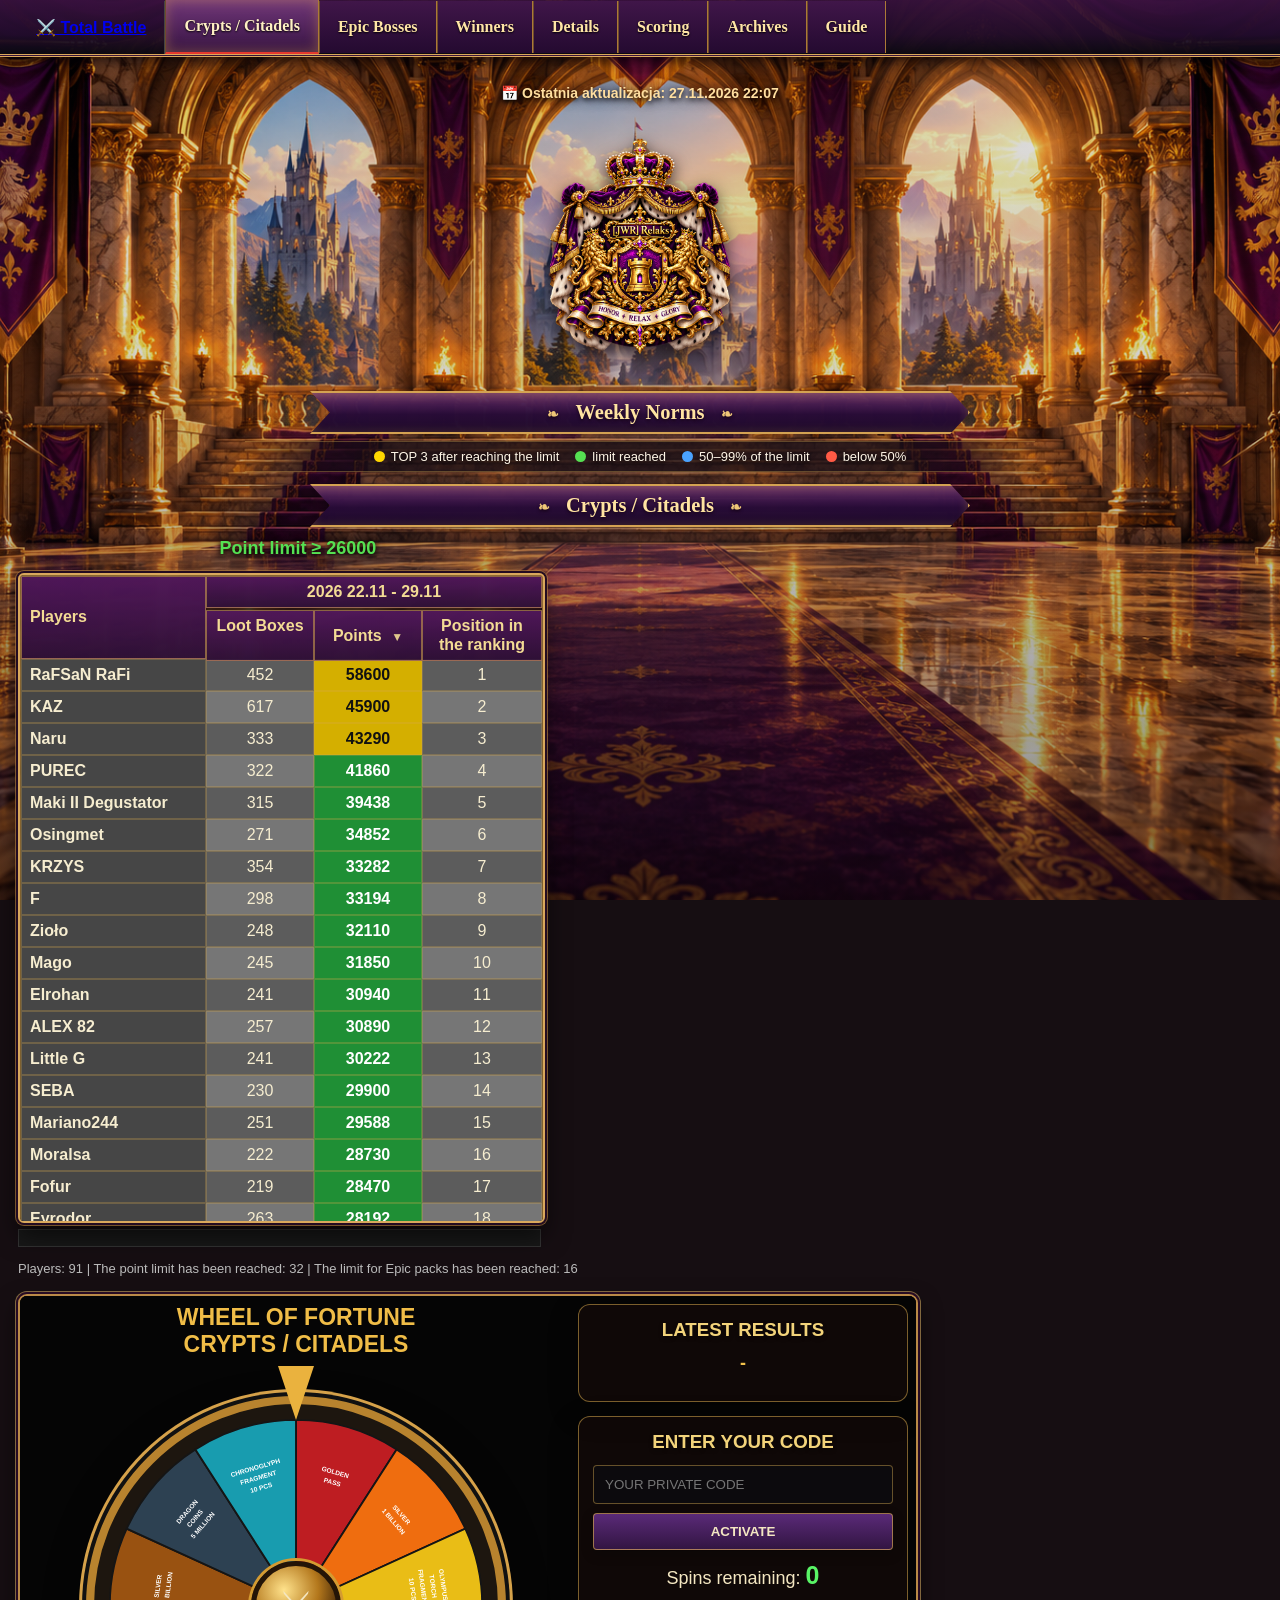
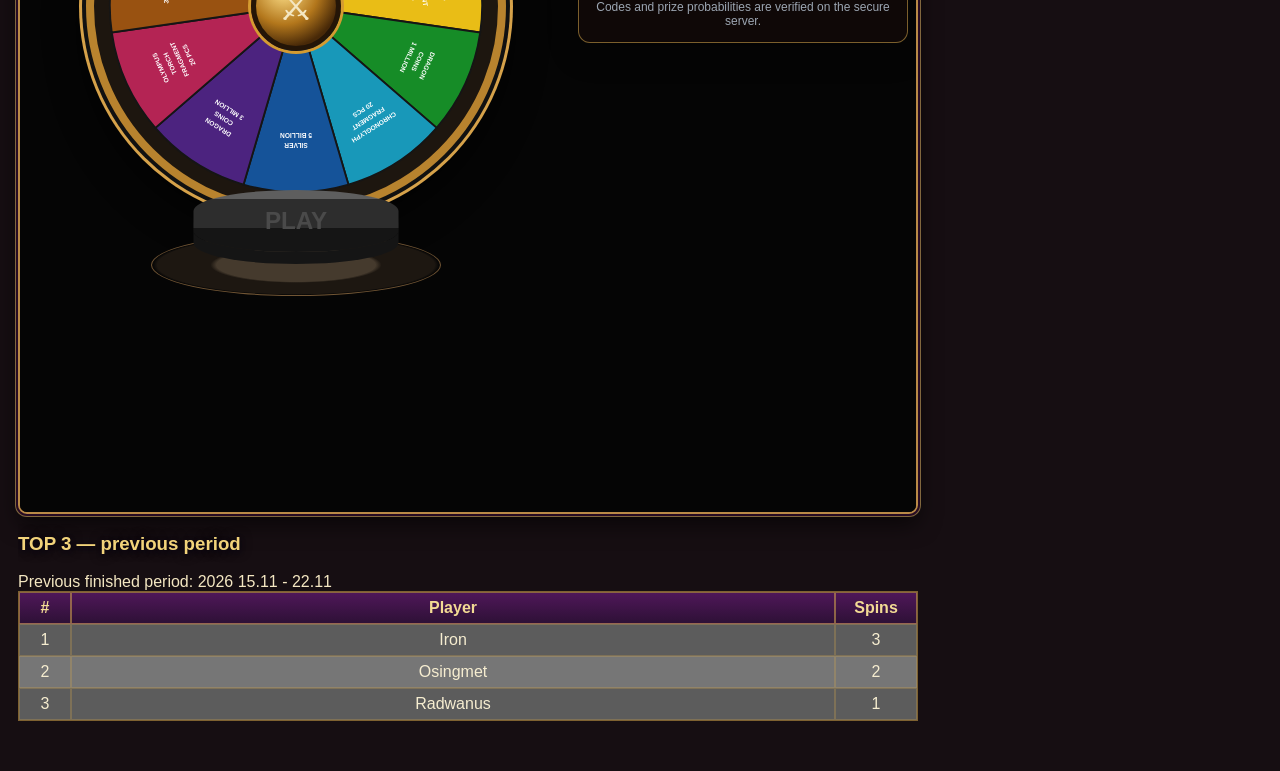
==== index.html @ fd6ee264 "Auto update strony 2026-11-27 22:07:30" ====
<!doctype html>
<html lang="pl">
<head>
<meta charset="utf-8"/>
<meta name="viewport" content="width=device-width, initial-scale=1"/>
<title>Total Battle – Wyniki</title>
<style>
:root {
  --bg: #121212;
  --panel: #1a1a1a;
  --panel2: #222;
  --line: #6a6a6a;
  --head: #b5291f;
  --head2: #8f2119;
  --text: #f2f2f2;
  --muted: #a9a9a9;
  --red: #ff5a45;
  --blue: #4aa3ff;
  --green: #55e052;
  --gold: #ffd700;
}

* { box-sizing: border-box; }

body {
  margin: 0;
  background: var(--bg);
  color: var(--text);
  font-family: Arial, Helvetica, sans-serif;
}

.topbar {
  position: sticky;
  top: 0;
  z-index: 20;
  background: #181818;
  border-bottom: 1px solid #2d2d2d;
  box-shadow: 0 2px 10px rgba(0,0,0,.35);
}

.topbar-inner {
  max-width: 1500px;
  margin: 0 auto;
  display: flex;
  align-items: center;
  gap: 0;
  min-height: 54px;
  padding: 0 18px;
}

.brand {
  font-weight: 700;
  padding: 17px 18px;
  border-right: 1px solid #444;
}

.nav-item {
  padding: 17px 18px;
  border-right: 1px solid #444;
  color: #eee;
  text-decoration: none;
}

.nav-item.active {
  background: #242424;
  border-bottom: 2px solid #e53a2e;
}

.container {
  max-width: 1500px;
  margin: 0 auto;
  padding: 28px 18px 50px;
}

.meta {
  text-align: center;
  color: #ddd;
  font-size: 14px;
  margin-bottom: 30px;
}

.controls {
  display: flex;
  justify-content: space-between;
  align-items: center;
  gap: 18px;
  flex-wrap: wrap;
  margin-bottom: 24px;
}

.title {
  font-size: 28px;
  margin: 0;
}

.limits {
  display: flex;
  gap: 22px;
  flex-wrap: wrap;
  font-size: 18px;
  font-weight: 700;
}

.limit-points { color: var(--green); }
.limit-epic { color: #75d6ff; }

.table-limit-center {
  width: 100%;
  text-align: center;
  font-size: 18px;
  font-weight: 700;
  margin: 4px 0 14px;
}

.legend {
  display: flex;
  gap: 16px;
  flex-wrap: wrap;
  margin: 12px 0 22px;
  font-size: 13px;
  color: #ddd;
}

.legend span {
  display: inline-flex;
  align-items: center;
  gap: 6px;
}

.dot {
  width: 11px;
  height: 11px;
  border-radius: 50%;
  display: inline-block;
}

.table-wrap {
  overflow: auto;
  max-height: calc(100vh - 250px);
  border: 1px solid #444;
  background: #1b1b1b;
}

.bottom-scroll {
  overflow-x: auto;
  overflow-y: hidden;
  height: 18px;
  margin-top: 6px;
  border: 1px solid #333;
  background: #181818;
}

.bottom-scroll-inner {
  height: 1px;
}

table {
  border-collapse: collapse;
  width: 100%;
  min-width: 1350px;
}

th, td {
  border: 1px solid #777;
  padding: 8px 9px;
  text-align: center;
  white-space: nowrap;
}

thead th {
  position: sticky;
  top: 0;
  z-index: 10;
  background: var(--head);
  color: #111;
  font-weight: 700;
}

th.sortable {
  cursor: pointer;
  user-select: none;
}

th.sortable:hover {
  filter: brightness(1.08);
}

.sort-arrow {
  display: inline-block;
  margin-left: 5px;
  font-size: 12px;
  opacity: .9;
}

.package-detail-cell {
  cursor: help;
  position: relative;
}

.package-detail-cell:hover {
  outline: 2px solid rgba(255,255,255,.32);
  outline-offset: -2px;
}

.epic-detail-cell {
  cursor: help;
  position: relative;
}

.epic-detail-cell:hover {
  outline: 2px solid rgba(255,255,255,.32);
  outline-offset: -2px;
}

.package-tooltip {
  position: fixed;
  z-index: 1000;
  display: none;
  min-width: 245px;
  max-width: 320px;
  padding: 10px 12px;
  background: #161616;
  color: #f2f2f2;
  border: 1px solid #888;
  border-radius: 7px;
  box-shadow: 0 5px 18px rgba(0,0,0,.5);
  pointer-events: none;
  font-size: 13px;
}

.package-tooltip.visible {
  display: block;
}

.package-tooltip-title {
  font-weight: 700;
  margin-bottom: 7px;
  color: #fff;
}

.package-tooltip table {
  min-width: 0;
  width: 100%;
  border-collapse: collapse;
}

.package-tooltip td {
  border: 0;
  border-top: 1px solid #333;
  padding: 5px 2px;
  text-align: left;
  background: transparent !important;
}

.package-tooltip td:last-child {
  text-align: right;
  font-weight: 700;
}

.package-tooltip-hint {
  margin-top: 7px;
  color: #aaa;
  font-size: 11px;
}

thead tr:nth-child(2) th {
  background: var(--head2);
  color: #111;
  top: 35px;
}

th.player, td.player {
  position: sticky;
  left: 0;
  z-index: 8;
  text-align: left;
}

th.player {
  background: var(--head);
  z-index: 12;
}

td.player {
  background: #464646;
  font-weight: 600;
}

tbody tr:nth-child(even) td:not(.player) {
  background: #767676;
}

tbody tr:nth-child(odd) td:not(.player) {
  background: #5c5c5c;
}

.score-red { color: var(--red); font-weight: 700; }
.score-blue { color: var(--blue); font-weight: 700; }
.score-green { color: var(--green); font-weight: 700; }
.score-gold { color: var(--gold); font-weight: 800; text-shadow: 0 0 5px rgba(255,215,0,.35); }

.cell-score-red {
  background: #b3261e !important;
  color: #fff !important;
  font-weight: 700;
}

.cell-score-blue {
  background: #1976b8 !important;
  color: #fff !important;
  font-weight: 700;
}

.cell-score-green {
  background: #1f8f35 !important;
  color: #fff !important;
  font-weight: 700;
}

.cell-score-gold {
  background: #d4af00 !important;
  color: #111 !important;
  font-weight: 800;
}

.history-sortable {
  cursor: pointer;
  user-select: none;
}

.history-sortable:hover {
  filter: brightness(1.08);
}

.empty {
  color: var(--muted);
}

.summary {
  margin-top: 14px;
  color: #bbb;
  font-size: 13px;
}

.tab-view {
  display: none;
}

.tab-view.active-view {
  display: block;
}

.archive-subnav {
  display: flex;
  gap: 8px;
  margin-bottom: 18px;
  flex-wrap: wrap;
}

.archive-subnav button {
  padding: 9px 14px;
  border: 1px solid #555;
  border-radius: 6px;
  background: #242424;
  color: #eee;
  cursor: pointer;
  font-weight: 700;
}

.archive-subnav button.active {
  background: #b5291f;
  border-color: #d94a3e;
}

.archive-subview {
  display: none;
}

.archive-subview.active {
  display: block;
}

.edit-btn {
  display: inline-block;
  padding: 10px 16px;
  background: #b5291f;
  color: #fff;
  text-decoration: none;
  border: 1px solid #d94a3e;
  border-radius: 6px;
  font-weight: 700;
}

.edit-btn:hover {
  background: #d0362a;
}

.manager-tools {
  display: flex;
  align-items: center;
  justify-content: flex-end;
  gap: 10px;
  flex-wrap: wrap;
}

.manager-login-btn {
  display: inline-block;
  padding: 10px 16px;
  background: #2c2c2c;
  color: #fff;
  border: 1px solid #666;
  border-radius: 6px;
  font-weight: 700;
  cursor: pointer;
}

.manager-login-btn:hover {
  background: #3a3a3a;
}

.manager-status {
  color: #bbb;
  font-size: 13px;
  max-width: 420px;
}

.manager-status.ok {
  color: var(--green);
}

.manager-status.no {
  color: #ff8b7b;
}

@media (max-width: 800px) {
  .container { padding: 16px 8px 30px; }
  .topbar-inner { padding: 0 6px; overflow-x: auto; }
  .brand, .nav-item { padding: 14px 12px; }
  .title { font-size: 22px; }
}

/* ===== COMPACT TABLES 9.8 ===== */
table th,
table td {
  padding: 6px 8px !important;
  min-width: 62px !important;
  width: auto !important;
  white-space: nowrap;
}

table th.player,
table td.player,
.player-col {
  min-width: 125px !important;
  width: 125px !important;
  max-width: 160px !important;
}

#weekly-history-table th:not(.player),
#weekly-history-table td:not(.player),
#epic-history-table th:not(.player),
#epic-history-table td:not(.player),
#archive-krypty-table th:not(.player),
#archive-krypty-table td:not(.player),
#archive-epiki-table th:not(.player),
#archive-epiki-table td:not(.player) {
  min-width: 70px !important;
  padding-left: 7px !important;
  padding-right: 7px !important;
}

@media (max-width: 700px) {
  table th,
  table td {
    padding: 5px 6px !important;
    min-width: 56px !important;
    font-size: 13px;
  }

  table th.player,
  table td.player,
  .player-col {
    min-width: 105px !important;
    width: 105px !important;
    max-width: 130px !important;
  }

  #weekly-history-table th:not(.player),
  #weekly-history-table td:not(.player),
  #epic-history-table th:not(.player),
  #epic-history-table td:not(.player),
  #archive-krypty-table th:not(.player),
  #archive-krypty-table td:not(.player),
  #archive-epiki-table th:not(.player),
  #archive-epiki-table td:not(.player) {
    min-width: 60px !important;
    padding-left: 5px !important;
    padding-right: 5px !important;
  }
}


/* ===== EXTRA COMPACT 9.8.1 =====
   Około 50% węższe kluczowe kolumny.
*/
#weekly-history-table th.player,
#weekly-history-table td.player,
#epic-history-table th.player,
#epic-history-table td.player,
#archive-krypty-table th.player,
#archive-krypty-table td.player,
#archive-epiki-table th.player,
#archive-epiki-table td.player {
  min-width: 64px !important;
  width: 64px !important;
  max-width: 82px !important;
  padding-left: 3px !important;
  padding-right: 3px !important;
  overflow: hidden;
  text-overflow: ellipsis;
}

#weekly-history-table th,
#weekly-history-table td {
  min-width: 35px !important;
  padding-left: 3px !important;
  padding-right: 3px !important;
}

#epic-history-table th,
#epic-history-table td {
  min-width: 35px !important;
  padding-left: 3px !important;
  padding-right: 3px !important;
}

/* Nagłówki mogą zawijać tekst, dzięki czemu nie wymuszają szerokiej kolumny. */
#weekly-history-table th,
#epic-history-table th,
#archive-krypty-table th,
#archive-epiki-table th {
  white-space: normal !important;
  line-height: 1.05;
}

@media (max-width: 700px) {
  #weekly-history-table th.player,
  #weekly-history-table td.player,
  #epic-history-table th.player,
  #epic-history-table td.player,
  #archive-krypty-table th.player,
  #archive-krypty-table td.player,
  #archive-epiki-table th.player,
  #archive-epiki-table td.player {
    min-width: 54px !important;
    width: 54px !important;
    max-width: 68px !important;
  }

  #weekly-history-table th,
  #weekly-history-table td,
  #epic-history-table th,
  #epic-history-table td {
    min-width: 30px !important;
    padding-left: 2px !important;
    padding-right: 2px !important;
  }
}


/* ===== COLUMN WIDTH CORRECTION 9.8.2 ===== */

/* Players — przywrócona szerokość z wersji 9.8 */
#weekly-history-table th.player,
#weekly-history-table td.player,
#epic-history-table th.player,
#epic-history-table td.player,
#archive-krypty-table th.player,
#archive-krypty-table td.player,
#archive-epiki-table th.player,
#archive-epiki-table td.player {
  min-width: 125px !important;
  width: 125px !important;
  max-width: 160px !important;
  padding-left: 7px !important;
  padding-right: 7px !important;
  overflow: visible !important;
  text-overflow: clip !important;
}

/* Loot Boxes, Points i Epic Bosses — około 50% szerokości z wersji 9.8 */
#weekly-history-table th:not(.player),
#weekly-history-table td:not(.player),
#epic-history-table th:not(.player),
#epic-history-table td:not(.player),
#archive-krypty-table th:not(.player),
#archive-krypty-table td:not(.player),
#archive-epiki-table th:not(.player),
#archive-epiki-table td:not(.player) {
  min-width: 35px !important;
  width: 35px !important;
  padding-left: 3px !important;
  padding-right: 3px !important;
}

/* Długie nagłówki nie rozszerzają kolumn. */
#weekly-history-table th:not(.player),
#epic-history-table th:not(.player),
#archive-krypty-table th:not(.player),
#archive-epiki-table th:not(.player) {
  white-space: normal !important;
  overflow-wrap: anywhere;
  line-height: 1.05;
}

@media (max-width: 700px) {
  /* Players wraca do mobilnej szerokości z 9.8 */
  #weekly-history-table th.player,
  #weekly-history-table td.player,
  #epic-history-table th.player,
  #epic-history-table td.player,
  #archive-krypty-table th.player,
  #archive-krypty-table td.player,
  #archive-epiki-table th.player,
  #archive-epiki-table td.player {
    min-width: 105px !important;
    width: 105px !important;
    max-width: 130px !important;
    padding-left: 5px !important;
    padding-right: 5px !important;
  }

  #weekly-history-table th:not(.player),
  #weekly-history-table td:not(.player),
  #epic-history-table th:not(.player),
  #epic-history-table td:not(.player),
  #archive-krypty-table th:not(.player),
  #archive-krypty-table td:not(.player),
  #archive-epiki-table th:not(.player),
  #archive-epiki-table td:not(.player) {
    min-width: 30px !important;
    width: 30px !important;
    padding-left: 2px !important;
    padding-right: 2px !important;
  }
}


/* ===== REAL COLUMN WIDTH FIX 9.8.3 =====
   Przeglądarka nie może już rozciągać Players do wolnej przestrzeni.
*/
#weekly-history-table,
#epic-history-table,
#archive-krypty-table,
#archive-epiki-table {
  table-layout: fixed !important;
  width: max-content !important;
  min-width: max-content !important;
}

/* Players — szerokość dobrana do typowych nicków, bez zajmowania połowy ekranu */
#weekly-history-table th.player,
#weekly-history-table td.player,
#epic-history-table th.player,
#epic-history-table td.player,
#archive-krypty-table th.player,
#archive-krypty-table td.player,
#archive-epiki-table th.player,
#archive-epiki-table td.player {
  min-width: 150px !important;
  width: 150px !important;
  max-width: 150px !important;
  box-sizing: border-box !important;
  padding-left: 7px !important;
  padding-right: 7px !important;
  overflow: hidden !important;
  text-overflow: ellipsis !important;
  white-space: nowrap !important;
}

/* Wąskie kolumny liczbowe */
#weekly-history-table th:not(.player),
#weekly-history-table td:not(.player),
#archive-krypty-table th:not(.player),
#archive-krypty-table td:not(.player) {
  min-width: 82px !important;
  width: 82px !important;
  max-width: 82px !important;
  box-sizing: border-box !important;
  padding-left: 4px !important;
  padding-right: 4px !important;
}

#epic-history-table th:not(.player),
#epic-history-table td:not(.player),
#archive-epiki-table th:not(.player),
#archive-epiki-table td:not(.player) {
  min-width: 88px !important;
  width: 88px !important;
  max-width: 88px !important;
  box-sizing: border-box !important;
  padding-left: 4px !important;
  padding-right: 4px !important;
}

/* Długie nagłówki mogą się zawijać, ale kolumny nie rosną */
#weekly-history-table th:not(.player),
#epic-history-table th:not(.player),
#archive-krypty-table th:not(.player),
#archive-epiki-table th:not(.player) {
  white-space: normal !important;
  overflow-wrap: anywhere !important;
  line-height: 1.1 !important;
}

/* Mobilnie jeszcze trochę ciaśniej */
@media (max-width: 700px) {
  #weekly-history-table th.player,
  #weekly-history-table td.player,
  #epic-history-table th.player,
  #epic-history-table td.player,
  #archive-krypty-table th.player,
  #archive-krypty-table td.player,
  #archive-epiki-table th.player,
  #archive-epiki-table td.player {
    min-width: 120px !important;
    width: 120px !important;
    max-width: 120px !important;
  }

  #weekly-history-table th:not(.player),
  #weekly-history-table td:not(.player),
  #archive-krypty-table th:not(.player),
  #archive-krypty-table td:not(.player) {
    min-width: 68px !important;
    width: 68px !important;
    max-width: 68px !important;
  }

  #epic-history-table th:not(.player),
  #epic-history-table td:not(.player),
  #archive-epiki-table th:not(.player),
  #archive-epiki-table td:not(.player) {
    min-width: 74px !important;
    width: 74px !important;
    max-width: 74px !important;
  }
}


/* ===== PROPORTIONS + SCROLLBAR FIX 9.8.4 =====
   Czytelne szerokości i kontener kończący się przy ostatniej kolumnie.
*/

/* Kontenery nie rozciągają się sztucznie na cały ekran.
   Jeśli historia urośnie ponad szerokość ekranu, max-width:100% uruchomi przewijanie. */
#weekly-table-wrap,
#epic-table-wrap,
#archive-krypty-wrap,
#archive-epiki-wrap {
  width: fit-content !important;
  max-width: 100% !important;
  box-sizing: border-box !important;
}

/* Dolne suwaki mają dokładnie taką samą logikę szerokości jak tabela. */
#weekly-bottom-scroll,
#epic-bottom-scroll,
#archive-krypty-bottom-scroll,
#archive-epiki-bottom-scroll {
  width: fit-content !important;
  max-width: 100% !important;
  box-sizing: border-box !important;
}

/* Tabela ma szerokość wynikającą z kolumn, a nie z całego ekranu. */
#weekly-history-table,
#epic-history-table,
#archive-krypty-table,
#archive-epiki-table {
  table-layout: fixed !important;
  width: max-content !important;
  min-width: 0 !important;
}

/* Players: komfortowo dla nicków, ale bez przesady. */
#weekly-history-table th.player,
#weekly-history-table td.player,
#epic-history-table th.player,
#epic-history-table td.player,
#archive-krypty-table th.player,
#archive-krypty-table td.player,
#archive-epiki-table th.player,
#archive-epiki-table td.player {
  min-width: 185px !important;
  width: 185px !important;
  max-width: 185px !important;
  box-sizing: border-box !important;
  padding-left: 8px !important;
  padding-right: 8px !important;
  white-space: nowrap !important;
  overflow: hidden !important;
  text-overflow: ellipsis !important;
}

/* Crypts / Citadels: Loot Boxes oraz Points */
#weekly-history-table th:not(.player),
#weekly-history-table td:not(.player),
#archive-krypty-table th:not(.player),
#archive-krypty-table td:not(.player) {
  min-width: 108px !important;
  width: 108px !important;
  max-width: 108px !important;
  box-sizing: border-box !important;
  padding-left: 7px !important;
  padding-right: 7px !important;
}

/* Epic Bosses */
#epic-history-table th:not(.player),
#epic-history-table td:not(.player),
#archive-epiki-table th:not(.player),
#archive-epiki-table td:not(.player) {
  min-width: 122px !important;
  width: 122px !important;
  max-width: 122px !important;
  box-sizing: border-box !important;
  padding-left: 7px !important;
  padding-right: 7px !important;
}

/* Nagłówki pozostają czytelne. */
#weekly-history-table th:not(.player),
#epic-history-table th:not(.player),
#archive-krypty-table th:not(.player),
#archive-epiki-table th:not(.player) {
  white-space: normal !important;
  overflow-wrap: normal !important;
  word-break: normal !important;
  line-height: 1.15 !important;
}

/* Na telefonie lekko ciaśniej, ale nadal czytelnie. */
@media (max-width: 700px) {
  #weekly-history-table th.player,
  #weekly-history-table td.player,
  #epic-history-table th.player,
  #epic-history-table td.player,
  #archive-krypty-table th.player,
  #archive-krypty-table td.player,
  #archive-epiki-table th.player,
  #archive-epiki-table td.player {
    min-width: 150px !important;
    width: 150px !important;
    max-width: 150px !important;
  }

  #weekly-history-table th:not(.player),
  #weekly-history-table td:not(.player),
  #archive-krypty-table th:not(.player),
  #archive-krypty-table td:not(.player) {
    min-width: 92px !important;
    width: 92px !important;
    max-width: 92px !important;
  }

  #epic-history-table th:not(.player),
  #epic-history-table td:not(.player),
  #archive-epiki-table th:not(.player),
  #archive-epiki-table td:not(.player) {
    min-width: 104px !important;
    width: 104px !important;
    max-width: 104px !important;
  }
}


/* ===== V177B WHEEL FRONTEND INTEGRATION ===== */
.v177b-wheel-layout {
  display: flex;
  align-items: flex-start;
  gap: 18px;
  width: 100%;
}

.v177b-table-column {
  flex: 1 1 auto;
  min-width: 0;
}

.v177b-wheel-frame {
  display: block;
  flex: 0 0 900px;
  width: 900px;
  height: 820px;
  border: 1px solid #333;
  border-radius: 10px;
  background: #050505;
  box-sizing: border-box;
}

.v177b-winners-frame {
  display: block;
  width: 100%;
  height: 650px;
  border: 1px solid #333;
  border-radius: 10px;
  background: #050505;
  box-sizing: border-box;
}

@media (max-width: 1350px) {
  .v177b-wheel-layout {
    flex-direction: column;
  }

  .v177b-wheel-frame {
    width: 100%;
    max-width: 900px;
    flex-basis: auto;
  }
}



/* ===== V177C1 MOBILE IFRAMES ===== */
@media (max-width: 700px) {

  .v177b-wheel-layout {
    display: block !important;
    width: 100% !important;
  }

  .v177b-table-column {
    display: block !important;
    width: 100% !important;
    max-width: 100% !important;
    overflow-x: auto !important;
    -webkit-overflow-scrolling: touch;
  }

  .v177b-wheel-frame {
    display: block !important;
    width: 100% !important;
    max-width: 100% !important;
    height: 900px !important;
    margin: 16px 0 0 !important;
    border-radius: 8px;
  }

  .v177b-winners-frame {
    display: block !important;
    width: 100% !important;
    max-width: 100% !important;
    height: 760px !important;
  }

  .container {
    padding-left: 8px !important;
    padding-right: 8px !important;
  }
}

@media (max-width: 420px) {
  .v177b-wheel-frame {
    height: 940px !important;
  }
}



/* ===== V177C3 RANKING COLUMN VISIBILITY ===== */

/* Lewa cz ma wystarczajco duo miejsca na komplet 4 kolumn. */
#view-wyniki .v177b-table-column {
  min-width: 535px !important;
}

/* Position in the ranking nie moe zosta cinite. */
#weekly-history-table th:nth-child(4),
#weekly-history-table td:nth-child(4) {
  min-width: 120px !important;
  width: 120px !important;
  max-width: 120px !important;
  box-sizing: border-box !important;
}

/* Na desktopie nie chcemy poziomego przewijania,
   jeli pena tabela mieci si obok koa. */
@media (min-width: 1351px) {
  #view-wyniki #weekly-table-wrap {
    overflow-x: visible !important;
  }
}

/* Telefon pozostaje responsywny i moe przewija tabel poziomo. */
@media (max-width: 700px) {
  #view-wyniki .v177b-table-column {
    min-width: 0 !important;
  }

  #view-wyniki #weekly-table-wrap {
    overflow-x: auto !important;
    -webkit-overflow-scrolling: touch;
  }
}


/* V250 RESTORE EPIC RESULTS + FIT TOP3 TO WHEEL */

/* V248 opakował iframe w nowy kontener. Kontener ma przejąć dokładnie
   geometrię dawnego iframe: 900 px jako stała prawa kolumna. */
.v177b-wheel-layout > .v248-wheel-column {
  flex: 0 0 900px !important;
  width: 900px !important;
  min-width: 900px !important;
  max-width: 900px !important;
  box-sizing: border-box !important;
}

/* Sam iframe w wrapperze ma zajmować dokładnie szerokość wrappera. */
.v177b-wheel-layout > .v248-wheel-column > .v177b-wheel-frame {
  display: block !important;
  width: 100% !important;
  min-width: 0 !important;
  max-width: 100% !important;
  flex: none !important;
}

/* Przywrócenie normalnej szerokości głównej tabeli Epic Bosses.
   Crypts miało już ten bezpiecznik od V177C3. */
#view-epickie .v177b-table-column {
  flex: 1 1 auto !important;
  min-width: 535px !important;
  width: auto !important;
  max-width: none !important;
}

/* TOP3 ma mieć DOKŁADNIE szerokość koła/wrappera, a nie globalną
   minimalną szerokość zwykłych tabel wynikowych. */
#view-wyniki #v248-prev-top3-crypt,
#view-epickie #v248-prev-top3-epic {
  display: block !important;
  width: 100% !important;
  min-width: 0 !important;
  max-width: 100% !important;
  box-sizing: border-box !important;
  overflow: hidden !important;
}

#view-wyniki #v248-prev-top3-crypt .v248-prev-top3-card,
#view-epickie #v248-prev-top3-epic .v248-prev-top3-card {
  display: block !important;
  width: 100% !important;
  min-width: 0 !important;
  max-width: 100% !important;
  margin: 0 !important;
  box-sizing: border-box !important;
  overflow: hidden !important;
}

#view-wyniki #v248-prev-top3-crypt .v248-prev-top3-card table,
#view-epickie #v248-prev-top3-epic .v248-prev-top3-card table {
  display: table !important;
  width: 100% !important;
  min-width: 0 !important;
  max-width: 100% !important;
  table-layout: fixed !important;
  margin: 0 !important;
  box-sizing: border-box !important;
}

#view-wyniki #v248-prev-top3-crypt .v248-prev-top3-card th,
#view-wyniki #v248-prev-top3-crypt .v248-prev-top3-card td,
#view-epickie #v248-prev-top3-epic .v248-prev-top3-card th,
#view-epickie #v248-prev-top3-epic .v248-prev-top3-card td {
  min-width: 0 !important;
  box-sizing: border-box !important;
}

/* # i Spins są wąskie; Player bierze resztę szerokości koła. */
#view-wyniki #v248-prev-top3-crypt .v248-prev-top3-card th:nth-child(1),
#view-wyniki #v248-prev-top3-crypt .v248-prev-top3-card td:nth-child(1),
#view-epickie #v248-prev-top3-epic .v248-prev-top3-card th:nth-child(1),
#view-epickie #v248-prev-top3-epic .v248-prev-top3-card td:nth-child(1) {
  width: 52px !important;
  min-width: 52px !important;
  max-width: 52px !important;
}

#view-wyniki #v248-prev-top3-crypt .v248-prev-top3-card th:nth-child(2),
#view-wyniki #v248-prev-top3-crypt .v248-prev-top3-card td:nth-child(2),
#view-epickie #v248-prev-top3-epic .v248-prev-top3-card th:nth-child(2),
#view-epickie #v248-prev-top3-epic .v248-prev-top3-card td:nth-child(2) {
  width: auto !important;
  min-width: 0 !important;
  max-width: none !important;
}

#view-wyniki #v248-prev-top3-crypt .v248-prev-top3-card th:nth-child(3),
#view-wyniki #v248-prev-top3-crypt .v248-prev-top3-card td:nth-child(3),
#view-epickie #v248-prev-top3-epic .v248-prev-top3-card th:nth-child(3),
#view-epickie #v248-prev-top3-epic .v248-prev-top3-card td:nth-child(3) {
  width: 82px !important;
  min-width: 82px !important;
  max-width: 82px !important;
  text-align: center !important;
}

#view-wyniki #v248-prev-top3-crypt .v248-nick,
#view-epickie #v248-prev-top3-epic .v248-nick {
  overflow: hidden !important;
  text-overflow: ellipsis !important;
  white-space: nowrap !important;
}

/* Zachowanie zgodne z dawnym V177B na węższych ekranach. */
@media (max-width: 1350px) {
  .v177b-wheel-layout > .v248-wheel-column {
    flex: 0 1 auto !important;
    width: 100% !important;
    min-width: 0 !important;
    max-width: 900px !important;
  }

  #view-epickie .v177b-table-column {
    min-width: 0 !important;
    width: 100% !important;
    max-width: 100% !important;
  }
}

</style>
<link rel="stylesheet" href="./jwr_royal_theme.css?v=royal-final-1">
</head>
<body>

<div class="topbar">
  <div class="topbar-inner">
    <a class="brand" href="#" onclick="openTotalBattleAutoLanguage(); return false;" title="Open Total Battle">⚔️ Total Battle</a>
    <a class="nav-item active" href="#" id="tab-wyniki" onclick="showTab('wyniki'); return false;">Crypts / Citadels</a>
    <a class="nav-item" href="#" id="tab-epickie" onclick="showTab('epickie'); return false;">Epic Bosses</a>
    <a class="nav-item"
       href="#"
       id="tab-winners"
       onclick="showV177BWinners(); return false;">Winners</a>
    <a class="nav-item" href="#" id="tab-szczegoly" onclick="showTab('szczegoly'); return false;">Details</a>
    <a class="nav-item" href="#" id="tab-punktacja" onclick="showTab('punktacja'); return false;">Scoring</a>
    <a class="nav-item" href="#" id="tab-archiwum" onclick="showTab('archiwum'); return false;">Archives</a>
    <a class="nav-item" href="./bonusy.html" id="tab-guide">Guide</a>
    <a class="nav-item"
       href="#"
       id="tab-lokalizacja"
       onclick="showTab('lokalizacja'); return false;"
       style="display:none;"
       title="Private manager view">🔒 Lokalizacja</a>
  </div>
</div>

<div class="container">
  <div class="meta">📅 Ostatnia aktualizacja: 27.11.2026 22:07</div>
<!-- JWR_HERB_EN_20261024 Ă˘â‚¬â€ť widoczny na kazdej zakladce -->
<div class="jwr-royal-crest" style="display:flex;align-items:center;justify-content:center;margin:12px auto 20px;padding:0 10px;">
  <img src="./herb_jwr_relaks_honor_relax_glory.png" alt="[JWR] Relaks Ă˘â‚¬â€ť HONOR RELAX GLORY" loading="eager" decoding="async" style="display:block;width:min(240px,72vw);max-height:240px;height:auto;object-fit:contain;" />
</div>

  <div class="controls">
    <h1 class="title">Weekly Norms</h1>
  </div>

  <div class="legend">
    <span><i class="dot" style="background:var(--gold)"></i> TOP 3 after reaching the limit</span>
    <span><i class="dot" style="background:var(--green)"></i> limit reached</span>
    <span><i class="dot" style="background:var(--blue)"></i> 50–99% of the limit</span>
    <span><i class="dot" style="background:var(--red)"></i> below 50%</span>
  </div>

  <section id="view-wyniki" class="tab-view active-view">
    <div class="controls" style="margin-top:0;">
      <h2 class="title">Crypts / Citadels</h2>
    </div>
    <div class="v177b-wheel-layout">
      <div class="v177b-table-column">
<div class="table-limit-center limit-points">Point limit ≥ 26000</div>
    <div class="table-wrap" id="weekly-table-wrap">
      <table id="weekly-history-table">
        <thead id="weekly-history-head"></thead>
        <tbody id="weekly-history-body"></tbody>
      </table>
    </div>
    <div class="bottom-scroll" id="weekly-bottom-scroll">
      <div class="bottom-scroll-inner" id="weekly-bottom-scroll-inner"></div>
    </div>
    <div class="summary" id="summary"></div>
      </div>
      <div class="v248-wheel-column">
        <iframe class="v177b-wheel-frame" src="wheel.html?embed=crypt" title="Wheel of Fortune - crypt" loading="eager"></iframe>
        <div id="v248-prev-top3-crypt"></div>
      </div>
    </div>
  </section>

  <section id="view-epickie" class="tab-view">
    <div class="controls" style="margin-top:0;">
      <h2 class="title">Epic Bosses</h2>
    </div>

    <div class="v177b-wheel-layout">
      <div class="v177b-table-column">
<div class="table-limit-center limit-epic">Epic pack limit ≥ 150</div>
    <div class="table-wrap" id="epic-table-wrap">
      <table id="epic-history-table">
        <thead id="epic-history-head"></thead>
        <tbody id="epic-history-body"></tbody>
      </table>
    </div>
    <div class="bottom-scroll" id="epic-bottom-scroll">
      <div class="bottom-scroll-inner" id="epic-bottom-scroll-inner"></div>
    </div>
      </div>
      <div class="v248-wheel-column">
        <iframe class="v177b-wheel-frame" src="wheel.html?embed=epic" title="Wheel of Fortune - epic" loading="eager"></iframe>
        <div id="v248-prev-top3-epic"></div>
      </div>
    </div>
  </section>

  
  <section id="view-winners" class="tab-view">
    <div class="controls" style="margin-top:0;">
      <h2 class="title">Winners</h2>
    </div>

    <iframe class="v177b-winners-frame"
            src="wheel.html?embed=winners"
            title="Wheel of Fortune Winners"
            loading="eager"></iframe>
  </section>

<section id="view-szczegoly" class="tab-view">
    <div class="controls" style="margin-top:0;">
      <h2 class="title">Details</h2>
    </div>

    <div class="table-wrap">
      <table>
        <thead>
          <tr>
            <th>Date</th>
            <th>Type of package</th>
            <th>Players</th>
            <th>Source</th>
            <th>Points</th>
          </tr>
        </thead>
        <tbody id="tbody-szczegoly"></tbody>
      </table>
    </div>
  </section>

  <section id="view-punktacja" class="tab-view">
    <div class="controls" style="margin-top:0;">
      <h2 class="title">Box scoring</h2>
      <div class="manager-tools">
        <button id="manager-login-btn"
                class="manager-login-btn"
                type="button"
                onclick="managerLogin()">🔐 Zaloguj jako Zarządca</button>

        <a id="manager-edit-btn"
           class="edit-btn"
           target="_blank"
           rel="noopener noreferrer"
           style="display:none;">✏️ Edytuj punktację — Zarządca</a>

        <span id="manager-status" class="manager-status"></span>
      </div>
    </div>
    <div class="table-wrap">
      <table>
        <thead>
          <tr>
            <th style="text-align:left;">Source / rodzaj paczki</th>
            <th>Points</th>
          </tr>
        </thead>
        <tbody id="tbody-punktacja"></tbody>
      </table>
    </div>
    <div class="summary">
      Edycja jest dostępna wyłącznie po zalogowaniu kontem Google,
      które ma prawo edycji tego arkusza.
    </div>
  </section>

  <section id="view-lokalizacja" class="tab-view">
    <div class="controls" style="margin-top:0;">
      <h2 class="title">🔒 Lokalizacja</h2>
      <div class="manager-tools">
        <button type="button"
                class="manager-login-btn"
                onclick="loadLocationData(true)">↻ Odśwież dane</button>
        <span id="location-status" class="manager-status"></span>
      </div>
    </div>

    <div class="summary" style="margin-bottom:12px;">
      Dane prywatne Zarządców. Nie są publikowane w plikach GitHub Pages.
    </div>

    <div class="controls">
      <input id="location-search"
             type="search"
             placeholder="Szukaj gracza, kraju, kodu lub providera…"
             oninput="renderLocationTable()"
             style="min-width:280px; padding:9px 12px;">
      <select id="location-status-filter"
              onchange="renderLocationTable()"
              style="padding:9px 12px;">
        <option value="ALL">Wszyscy</option>
        <option value="ACTIVE">Bieżący</option>
        <option value="FORMER">Byli</option>
      </select>
      <select id="location-country-filter"
              onchange="renderLocationTable()"
              style="padding:9px 12px;">
        <option value="ALL">Wszystkie kraje</option>
      </select>
    </div>

    <div class="table-wrap">
      <table id="location-table">
        <thead>
          <tr>
            <th style="text-align:left;">Gracz</th>
            <th>Status</th>
            <th>Kod kraju</th>
            <th>Kraj</th>
            <th>Provider / konto</th>
            <th>AccountID</th>
            <th>FirstSeen</th>
            <th>LastSeen</th>
            <th>GUID</th>
          </tr>
        </thead>
        <tbody id="location-body">
          <tr><td colspan="9">Zaloguj się jako Zarządca, aby pobrać dane.</td></tr>
        </tbody>
      </table>
    </div>
  </section>

  <section id="view-archiwum" class="tab-view">
    <div class="controls" style="margin-top:0;">
      <h2 class="title">Archives</h2>
    </div>

    <div class="archive-subnav">
      <button id="archive-tab-krypty" class="active" type="button" onclick="showArchiveSubtab('krypty')">Krypty</button>
      <button id="archive-tab-epiki" type="button" onclick="showArchiveSubtab('epiki')">Epiki</button>
    </div>

    <div id="archive-view-krypty" class="archive-subview active">
      <div class="table-wrap" id="archive-krypty-wrap">
        <table id="archive-krypty-table">
          <thead id="archive-krypty-head"></thead>
          <tbody id="archive-krypty-body"></tbody>
        </table>
      </div>
      <div class="bottom-scroll" id="archive-krypty-bottom-scroll">
        <div class="bottom-scroll-inner" id="archive-krypty-bottom-scroll-inner"></div>
      </div>
    </div>

    <div id="archive-view-epiki" class="archive-subview">
      <div class="table-wrap" id="archive-epiki-wrap">
        <table id="archive-epiki-table">
          <thead id="archive-epiki-head"></thead>
          <tbody id="archive-epiki-body"></tbody>
        </table>
      </div>
      <div class="bottom-scroll" id="archive-epiki-bottom-scroll">
        <div class="bottom-scroll-inner" id="archive-epiki-bottom-scroll-inner"></div>
      </div>
    </div>
  </section>

  <div id="package-tooltip" class="package-tooltip" role="tooltip" aria-hidden="true"></div>
</div>

<script src="https://accounts.google.com/gsi/client" async defer></script>
<script>
const LIMIT_PUNKTOW = 26000;
const LIMIT_EPICKICH = 150;
const PUNKTACJA_PACZEK = {"Bank": 0, "Skrzynia Arkanów": 0, "Skrzynia Mrocznych Omenów": 0, "Arachne": 0, "Krypta 5 poziomu": 0, "Krypta 10 poziomu": 0, "Krypta 15 poziomu": 0, "Krypta 20 poziomu": 0, "Krypta 25 poziomu": 4, "Epicka krypta 15 poziomu": 0, "Epicka krypta 20 poziomu": 10, "Epicka krypta 25 poziomu": 40, "Epicka krypta 30 poziomu": 100, "Epicka krypta 35 poziomu": 130, "Rzadka krypta 10 poziomu": 0, "Rzadka krypta 15 poziomu": 0, "Rzadka krypta 20 poziomu": 0, "Rzadka krypta 25 poziomu": 30, "Rzadka krypta 30 poziomu": 90, "Heroiczny potwor 16 poziomu": 0, "Heroiczny potwor 17 poziomu": 0, "Heroiczny potwor 18 poziomu": 0, "Heroiczny potwor 19 poziomu": 0, "Heroiczny potwor 20 poziomu": 0, "Heroiczny potwor 21 poziomu": 0, "Heroiczny potwor 22 poziomu": 0, "Heroiczny potwor 23 poziomu": 0, "Heroiczny potwor 24 poziomu": 0, "Heroiczny potwor 25 poziomu": 0, "Heroiczny potwor 26 poziomu": 30, "Heroiczny potwor 27 poziomu": 30, "Heroiczny potwor 28 poziomu": 30, "Heroiczny potwor 29 poziomu": 30, "Heroiczny potwor 30 poziomu": 30, "Heroiczny potwor 31 poziomu": 30, "Heroiczny potwor 32 poziomu": 30, "Heroiczny potwor 33 poziomu": 30, "Heroiczny potwor 34 poziomu": 30, "Heroiczny potwor 35 poziomu": 30, "Heroiczny potwor 36 poziomu": 30, "Heroiczny potwor 37 poziomu": 30, "Heroiczny potwor 38 poziomu": 30, "Heroiczny potwor 39 poziomu": 30, "Heroiczny potwor 40 poziomu": 30, "Heroiczny potwor 41 poziomu": 60, "Heroiczny potwor 42 poziomu": 60, "Heroiczny potwor 43 poziomu": 60, "Heroiczny potwor 44 poziomu": 60, "Heroiczny potwor 45 poziomu": 60, "Heroiczny potwor 46 poziomu": 200, "Epicki oddział inferno": 0, "Skrzynia z Twierdzy Elfów 10 poziomu": 0, "Skrzynia z Twierdzy Elfów 15 poziomu": 0, "Skrzynia z Twierdzy Elfów 20 poziomu": 0, "Skrzynia z Twierdzy Elfów 25 poziomu": 20, "Skrzynia z Twierdzy Elfów 30 poziomu": 80, "Skrzynia z Twierdzy Przeklętych 20 poziomu": 5, "Skrzynia z Twierdzy Przeklętych 25 poziomu": 10, "Epicki oddział nieumarłych": 0, "Epicki oddział Roju Arachne": 0, "Epicki oddział Briareosa": 0, "Epicki oddział jormungandów": 0, "Skrzynia Jormunganda": 0, "Epicki oddział fenrirów": 0, "Skrzynia Fenrira": 0, "Sklep Hermesa": 0, "Skrzynia Hermesa": 0, "Twierdza Elfów 10 poziomu": 0, "Twierdza Elfów 15 poziomu": 0, "Twierdza Elfów 20 poziomu": 0, "Twierdza Elfów 25 poziomu": 20, "Twierdza Elfów 30 poziomu": 80, "Twierdza Przeklętych 20 poziomu": 5, "Twierdza Przeklętych 25 poziomu": 10, "Skrzynia Kuby Żniwiarza": 0, "Epicki oddział Kuby Żniwiarza": 0};
const CURRENT_PERIOD_LABEL = "2026 22.11 - 29.11";

const GOOGLE_CLIENT_ID = "575890140414-5geac03dcbv7vnmfcjdkg221gnpikab1.apps.googleusercontent.com";
const GOOGLE_DRIVE_SCOPE = "https://www.googleapis.com/auth/drive.metadata.readonly https://www.googleapis.com/auth/spreadsheets.readonly";
const SPREADSHEET_FILE_ID = "1aa8iv2H1kQwcKnjiSvsJk0JcN0Uz76Lz19xYaW3JkTI";
const PUNKTACJA_EDIT_URL = "https://docs.google.com/spreadsheets/d/1aa8iv2H1kQwcKnjiSvsJk0JcN0Uz76Lz19xYaW3JkTI/edit#gid=720098777";

let managerTokenClient = null;
let managerAccessToken = null;

const MANAGER_SESSION_KEY = 'tb_manager_verified';
const MANAGER_TOKEN_KEY = 'tb_manager_access_token';
const MANAGER_TOKEN_EXPIRES_KEY = 'tb_manager_token_expires';
const ACTIVE_TAB_SESSION_KEY = 'tb_active_tab';

let locationRowsGlobal = [];

function rememberManagerToken(token, expiresInSec=3600) {
  try {
    if (!token) {
      sessionStorage.removeItem(MANAGER_TOKEN_KEY);
      sessionStorage.removeItem(MANAGER_TOKEN_EXPIRES_KEY);
      return;
    }
    const expiresAt = Date.now() + Math.max(60, Number(expiresInSec || 3600) - 60) * 1000;
    sessionStorage.setItem(MANAGER_TOKEN_KEY, token);
    sessionStorage.setItem(MANAGER_TOKEN_EXPIRES_KEY, String(expiresAt));
  } catch (_) {}
}

function restoreManagerToken() {
  try {
    const token = sessionStorage.getItem(MANAGER_TOKEN_KEY);
    const expiresAt = Number(sessionStorage.getItem(MANAGER_TOKEN_EXPIRES_KEY) || 0);
    if (!token || !expiresAt || Date.now() >= expiresAt) {
      rememberManagerToken(null);
      return null;
    }
    return token;
  } catch (_) {
    return null;
  }
}

function rememberManagerSession(isVerified) {
  try {
    if (isVerified) {
      sessionStorage.setItem(MANAGER_SESSION_KEY, '1');
    } else {
      sessionStorage.removeItem(MANAGER_SESSION_KEY);
    }
  } catch (_) {}
}

function restoreManagerSession() {
  try {
    return sessionStorage.getItem(MANAGER_SESSION_KEY) === '1';
  } catch (_) {
    return false;
  }
}

function rememberActiveTab(tab) {
  try {
    sessionStorage.setItem(ACTIVE_TAB_SESSION_KEY, tab || 'wyniki');
  } catch (_) {}
}

function restoreActiveTab() {
  try {
    return sessionStorage.getItem(ACTIVE_TAB_SESSION_KEY) || 'wyniki';
  } catch (_) {
    return 'wyniki';
  }
}

let weeklyRowsGlobal = [];
let epicRowsGlobal = [];

let weeklySort = { key: 'punkty', dir: 'desc' };
let epicSort = { key: 'epickie', dir: 'desc' };

// Sortowanie tabeli historii:
// domyślnie po punktach bieżącego okresu malejąco.
let weeklyHistorySort = {
  type: 'period',
  period: CURRENT_PERIOD_LABEL,
  field: 'punkty',
  dir: 'desc'
};
let weeklyHistoryDateGlobal = [];

let epicHistorySort = {
  type: 'period',
  period: CURRENT_PERIOD_LABEL,
  field: 'epickie',
  dir: 'desc'
};
let epicHistoryDateGlobal = [];

function setManagerStatus(text, kind='') {
  const el = document.getElementById('manager-status');
  if (!el) return;
  el.textContent = text || '';
  el.classList.remove('ok', 'no');
  if (kind) el.classList.add(kind);
}

function hideManagerEdit() {
  const editBtn = document.getElementById('manager-edit-btn');
  if (!editBtn) return;
  editBtn.style.display = 'none';
  editBtn.removeAttribute('href');
}

function hidePrivateLocation() {
  const el = document.getElementById('tab-lokalizacja');
  if (!el) return;
  el.style.display = 'none';
}

function showPrivateLocation() {
  const el = document.getElementById('tab-lokalizacja');
  if (!el) return;
  el.style.display = 'inline-block';
}

function showManagerEdit() {
  const editBtn = document.getElementById('manager-edit-btn');
  if (!editBtn) return;
  editBtn.href = PUNKTACJA_EDIT_URL;
  editBtn.style.display = 'inline-block';
}

function initManagerAuth() {
  if (managerTokenClient) return true;
  if (!window.google || !google.accounts || !google.accounts.oauth2) return false;

  managerTokenClient = google.accounts.oauth2.initTokenClient({
    client_id: GOOGLE_CLIENT_ID,
    scope: GOOGLE_DRIVE_SCOPE,
    callback: async (response) => {
      hideManagerEdit();
      hidePrivateLocation();

      if (!response || response.error) {
        const msg = response?.error_description || response?.error || 'Nie udało się zalogować.';
        setManagerStatus('Logowanie nie powiodło się: ' + msg, 'no');
        return;
      }

      managerAccessToken = response.access_token || null;
      rememberManagerToken(managerAccessToken, response.expires_in || 3600);
      if (!managerAccessToken) {
        setManagerStatus('Google nie zwrócił tokena dostępu.', 'no');
        return;
      }

      setManagerStatus('Sprawdzam uprawnienia do arkusza…');
      await checkManagerPermission(managerAccessToken);
    },
    error_callback: (err) => {
      hideManagerEdit();
      const typ = err?.type || 'nieznany błąd';
      setManagerStatus('Przerwano logowanie: ' + typ, 'no');
    }
  });

  return true;
}

function managerLogin() {
  if (!initManagerAuth()) {
    setManagerStatus('Moduł logowania Google jeszcze się ładuje. Spróbuj ponownie za chwilę.');
    setTimeout(initManagerAuth, 500);
    return;
  }

  setManagerStatus('Otwieram logowanie Google…');
  managerTokenClient.requestAccessToken({prompt: 'select_account'});
}

async function checkManagerPermission(accessToken) {
  try {
    const url =
      'https://www.googleapis.com/drive/v3/files/' +
      encodeURIComponent(SPREADSHEET_FILE_ID) +
      '?fields=id,name,capabilities(canEdit)&supportsAllDrives=true';

    const res = await fetch(url, {
      method: 'GET',
      headers: {
        'Authorization': 'Bearer ' + accessToken,
        'Accept': 'application/json'
      }
    });

    if (!res.ok) {
      let details = '';
      try {
        const err = await res.json();
        details = err?.error?.message || '';
      } catch (_) {}

      rememberManagerSession(false);
      rememberManagerToken(null);
      managerAccessToken = null;
      hideManagerEdit();
      hidePrivateLocation();

      if (res.status === 401) {
        setManagerStatus('Sesja Google wygasła. Zaloguj się ponownie.', 'no');
      } else if (res.status === 403) {
        setManagerStatus(
          'To konto nie może sprawdzić uprawnień do arkusza' +
          (details ? ': ' + details : '.'),
          'no'
        );
      } else {
        setManagerStatus(
          'Nie udało się sprawdzić uprawnień (HTTP ' + res.status + ')' +
          (details ? ': ' + details : '.'),
          'no'
        );
      }
      return;
    }

    const info = await res.json();
    const canEdit = Boolean(info?.capabilities?.canEdit);

    if (canEdit) {
      rememberManagerSession(true);
      showManagerEdit();
      showPrivateLocation();
      setManagerStatus('Uprawnienia Zarządcy potwierdzone.', 'ok');
      if (restoreActiveTab() === 'lokalizacja') {
        loadLocationData(false);
      }
    } else {
      rememberManagerSession(false);
      hideManagerEdit();
      hidePrivateLocation();
      setManagerStatus('To konto nie ma uprawnień do edycji punktacji.', 'no');
    }
  } catch (err) {
    rememberManagerSession(false);
    rememberManagerToken(null);
    managerAccessToken = null;
    hideManagerEdit();
    hidePrivateLocation();
    setManagerStatus('Błąd sprawdzania uprawnień: ' + (err?.message || err), 'no');
  }
}

window.addEventListener('load', () => {
  managerAccessToken = restoreManagerToken();
  const managerWasVerified = restoreManagerSession();

  if (managerWasVerified) {
    showManagerEdit();
    showPrivateLocation();
    setManagerStatus('Uprawnienia Zarządcy potwierdzone — sesja przywrócona.', 'ok');
  } else {
    hideManagerEdit();
    hidePrivateLocation();
  }

  // Po odświeżeniu wróć do ostatnio oglądanej zakładki,
  // zamiast zawsze otwierać Crypts / Citadels.
  const savedTab = restoreActiveTab();
  showTab(savedTab);

  let attempts = 0;
  const timer = setInterval(() => {
    attempts += 1;
    if (initManagerAuth() || attempts >= 20) clearInterval(timer);
  }, 250);
});

function nickSortKey(nick) {
  // Sortowanie graczy ignoruje ozdobniki przed/za nickiem.
  // Przykład: ヤGANGSTERヤ jest sortowany jak GANGSTER, czyli pod literą G.
  const s = (nick ?? '').toString().trim();

  // Szukamy pierwszego fragmentu zaczynającego się literą/cyfrą łacińską.
  // Zachowujemy dalszą treść nicku, ale odrzucamy ozdobniki z początku.
  const match = s.match(/[A-Za-z0-9][A-Za-z0-9 _.-]*/);
  if (match) return match[0].trim();

  // Awaryjnie usuwamy znaki niebędące literami/cyframi z początku i końca.
  return s
    .replace(/^[^A-Za-z0-9]+/, '')
    .replace(/[^A-Za-z0-9]+$/, '')
    .trim();
}

function compareRows(a, b, key, dir) {
  let result = 0;

  if (key === 'nick') {
    const an = nickSortKey(a.nick);
    const bn = nickSortKey(b.nick);
    result = an.localeCompare(bn, 'pl', { sensitivity: 'base', numeric: true });

    // Gdy klucz sortowania jest identyczny, dopiero wtedy stabilizujemy kolejność pełnym nickiem.
    if (result === 0) {
      result = a.nick.localeCompare(b.nick, 'pl', { sensitivity: 'base', numeric: true });
    }
  } else {
    const av = Number(a[key] ?? 0);
    const bv = Number(b[key] ?? 0);
    result = av - bv;
  }

  return dir === 'asc' ? result : -result;
}

function setSortArrow(prefix, activeKey, dir) {
  const keys = prefix === 'weekly'
    ? ['nick', 'punkty']
    : ['nick', 'epickie'];

  for (const key of keys) {
    const el = document.getElementById(`${prefix}-arrow-${key}`);
    if (!el) continue;
    el.textContent = key === activeKey ? (dir === 'asc' ? '▲' : '▼') : '';
  }
}

function sortWeekly(key) {
  if (weeklySort.key === key) {
    weeklySort.dir = weeklySort.dir === 'asc' ? 'desc' : 'asc';
  } else {
    weeklySort.key = key;
    weeklySort.dir = key === 'nick' ? 'asc' : 'desc';
  }

  renderWeeklyTable();
}

function sortEpic(key) {
  if (epicSort.key === key) {
    epicSort.dir = epicSort.dir === 'asc' ? 'desc' : 'asc';
  } else {
    epicSort.key = key;
    epicSort.dir = key === 'nick' ? 'asc' : 'desc';
  }

  renderEpicTable();
}

function renderWeeklyTable() {
  const tbody = document.getElementById('tbody');
  if (!tbody) return;

  const rows = [...weeklyRowsGlobal].sort((a, b) =>
    compareRows(a, b, weeklySort.key, weeklySort.dir)
  );

  const topPoints = weeklyRowsGlobal
    .filter(r => r.punkty >= LIMIT_PUNKTOW)
    .sort((a,b) => b.punkty - a.punkty)
    .slice(0,3)
    .map(r => r.nick);

  const topPointsSet = new Set(topPoints);

  let html = '';
  for (const r of rows) {
    html += `
      <tr>
        <td class="player">${r.nick}</td>
        <td class="${scoreClass(r.punkty, LIMIT_PUNKTOW, topPointsSet.has(r.nick))}">${r.punkty}</td>
        <td>${r.krypty_zwykle}</td>
        <td>${r.krypty_rzadkie}</td>
        <td>${r.krypty_epickie}</td>
        <td>${r.twierdze}</td>
      </tr>
    `;
  }

  tbody.innerHTML = html;
  setSortArrow('weekly', weeklySort.key, weeklySort.dir);
}

function renderEpicTable() {
  const tbody = document.getElementById('tbody-epickie');
  if (!tbody) return;

  const rows = [...epicRowsGlobal].sort((a, b) =>
    compareRows(a, b, epicSort.key, epicSort.dir)
  );

  const topEpic = epicRowsGlobal
    .filter(r => r.epickie >= LIMIT_EPICKICH)
    .sort((a,b) => b.epickie - a.epickie)
    .slice(0,3)
    .map(r => r.nick);

  const topEpicSet = new Set(topEpic);

  let html = '';
  for (const r of rows) {
    html += `
      <tr>
        <td class="player">${r.nick}</td>
        <td class="${scoreClass(r.epickie, LIMIT_EPICKICH, topEpicSet.has(r.nick))}">${r.epickie}</td>
        <td>${r.ragnarok}</td>
        <td>${r.arkana}</td>
        <td>${r.omeny}</td>
        <td>${r.arachne}</td>
      </tr>
    `;
  }

  tbody.innerHTML = html;
  setSortArrow('epic', epicSort.key, epicSort.dir);
}

function displayNick(raw) {
  const s = (raw ?? '').toString().trim();
  const normalized = norm(s).replace(/[^a-z0-9]+/g, '');
  if (normalized.includes('gangster')) return 'ヤGANGSTERヤ';

  // Scalenie historycznych błędnych wariantów OCR.
  if (normalized === 'avc' || normalized === 'avci') return 'A V C I';

  // Prawidłowa pisownia MSlayer.
  if (normalized === 'mslayer') return 'MSlayer';

  // Mustafa cimbombom jest prawidłowy; Mustafa cinbombom -> poprawny wariant.
  if (normalized === 'mustafacinbombom') return 'Mustafa cimbombom';

  // Piotrek 1 jest prawidłowy; Piotrekl / Piotrek I -> Piotrek 1.
  if (normalized === 'piotrekl' || normalized === 'piotreki') return 'Piotrek 1';

  // RestInPeace jest prawidłowy; RestinPeace / RestnPeace -> RestInPeace.
  if (normalized === 'restinpeace' || normalized === 'restnpeace') return 'RestInPeace';

  return s;
}

function norm(s) {
  return (s ?? '').toString().trim().toLowerCase()
    .normalize('NFD').replace(/[\u0300-\u036f]/g, '').replace(/ł/g, 'l');
}

function v189NonEpicSpecial(type, source) {
  const typeOnly = norm(type || '');
  const t = norm((type || '') + ' ' + (source || ''));

  if (t.includes('heroiczny potwor')) return true;

  const exactTypes = new Set([
    'klanowa skrzynia jormunganda',
    'klanowa skrzynia fenrira',
    'skrzynia mimika',
    'klanowa skrzynia przyspieszenia marszu',
    'klanowa skrzynia kamienia milowego sadnego dnia',
    'klanowa skrzynia potwora sadnego dnia',
    'skrzynia wymiany klanowej',
    'drewniana skrzynia zapasow',
    'brazowa skrzynia zapasow',
    'srebrna skrzynia zapasow'
  ]);

  return exactTypes.has(typeOnly);
}

function epicBossCategory(type, source) {
  const t = norm((type || '') + ' ' + (source || ''));

  if (v189NonEpicSpecial(type, source)) return null;

  if (t.includes('hermes') || t.includes('krypta')) return null;
  // V254_BAZYLISZEK_702061_HTML
  if (/\bitemid\s+702061\b/.test(t) || t.includes('bazylisz')) return 'bazyliszek';
  // V369_KUBA_ZNIWIARZ_8889101_HTML
  if (/\bitemid\s+8889101\b/.test(t) || t.includes('kuba zniwiarz') || t.includes('kuby zniwiarza')) return 'kuba_zniwiarz';
  if (t.includes('chimera')) return 'chimera';
  if (/\bitemid\s+2060\b/.test(t)) return 'sadny_dzien';
  // V225A: exact ItemId 2072 = Miasto Cieni.
  if (/\bitemid\s+2072\b/.test(t)) return 'miasto_cieni';
  // V195B: ItemId 2066 = Skrzynia Ognistej Hydry -> Armagedon (internal key: inferno).
  if (/\bitemid\s+2066\b/.test(t) || t.includes('skrzynia ognistej hydry')) return 'inferno';
  // V252B: ItemId 2079 / Skrzynia Piekielnego Kowala = Piekielna Kuźnia.
  // Source może być Epicki oddział inferno, ale event jest osobny od Armagedonu.
  if (/\bitemid\s+2079\b/.test(t) || t.includes('skrzynia piekielnego kowala')) return 'piekielna_kuznia';
  // V194A: ItemId 74643 / Epicki oddzial spopielonych -> Inne Epic Bosses.
  if (/\bitemid\s+74643\b/.test(t) || t.includes('epicki oddzial spopielonych')) return 'inne_epic';
  if (/\bitemid\s+2085\b/.test(t) || t.includes('jormungand')) return 'jormungand';
  if (/\bitemid\s+2084\b/.test(t) || t.includes('fenrir')) return 'fenrir';
  if (t.includes('briareos')) return 'briareos';
  if (t.includes('epicki oddzial inferno') || t.includes('epic inferno')) return 'inferno';
  if (t.includes('skrzynia epickiego potwora') && (t.includes('epicki oddzial nieumarlych') || t.includes('epic undead'))) return 'sadny_dzien';
  if (t.includes('epicki oddzial nieumarlych') || t.includes('epic undead')) return 'nieumarli';
  if (t.includes('arachne')) return 'arachne';
  if (t.includes('miasto cieni')) return 'miasto_cieni';
  if (t.includes('sadny dzien')) return 'sadny_dzien';
  if (t.includes('yokai')) return 'yokai';
  if (t.includes('skrzynia mrocznych omenow')) return 'omeny';
  if (t.includes('skrzynia arkanow')) return 'arkana';
  if (t.includes('ragnarok')) return 'ragnarok';
  if (t.includes('epicki oddzial') || t.includes('epic boss') || t.includes('epic unit')) return 'inne_epic';
  return null;
}

function isEpicBossType(type, source) {
  return epicBossCategory(type, source) !== null;
}

function classify(type, source) {
  const t = norm((type || '') + ' ' + (source || ''));
  const epicCat = epicBossCategory(type, source);
  if (epicCat) return epicCat;

  if (t.includes('krypta')) {
    if (t.includes('epick')) return 'krypty_epickie';
    if (t.includes('rzadk')) return 'krypty_rzadkie';
    return 'krypty_zwykle';
  }

  if (t.includes('twierdza')) return 'twierdze';

  return null;
}

function scoreClass(value, limit, isTop3) {
  if (isTop3 && value >= limit) return 'score-gold';
  if (value >= limit) return 'score-green';
  if (value >= limit * 0.5) return 'score-blue';
  return 'score-red';
}

function openTotalBattleAutoLanguage() {
  const langs = Array.isArray(navigator.languages) && navigator.languages.length
    ? navigator.languages
    : [navigator.language || 'en'];

  const supported = {
    'id': 'id',
    'de': 'de',
    'en': 'en',
    'es': 'es',
    'fr': 'fr',
    'it': 'it',
    'nl': 'nl',
    'no': 'no',
    'nb': 'no',
    'nn': 'no',
    'pl': 'pl',
    'pt': 'pt',
    'sv': 'sv',
    'tr': 'tr',
    'ru': 'ru',
    'ar': 'ar',
    'ja': 'ja',
    'ko': 'ko',
    'zh-cn': 'zh-cn',
    'zh-sg': 'zh-cn',
    'zh-hans': 'zh-cn',
    'zh-tw': 'zh-tw',
    'zh-hk': 'zh-tw',
    'zh-hant': 'zh-tw'
  };

  let path = 'en';

  for (const raw of langs) {
    const lang = String(raw || '').toLowerCase();

    if (supported[lang]) {
      path = supported[lang];
      break;
    }

    const base = lang.split('-')[0];
    if (supported[base]) {
      path = supported[base];
      break;
    }
  }

  window.open(
    `https://totalbattle.com/${path}/`,
    '_blank',
    'noopener,noreferrer'
  );
}


function setLocationStatus(text, kind='') {
  const el = document.getElementById('location-status');
  if (!el) return;
  el.textContent = text || '';
  el.classList.remove('ok', 'no');
  if (kind) el.classList.add(kind);
}

function countryName(code) {
  code = String(code || '').trim().toUpperCase();
  if (!code) return 'Nieznany';
  try {
    const dn = new Intl.DisplayNames(['pl'], {type:'region'});
    return dn.of(code) || code;
  } catch (_) {
    return code;
  }
}

function escapeLocationHtml(value) {
  return String(value ?? '').replace(/[&<>"']/g, c => ({
    '&':'&amp;', '<':'&lt;', '>':'&gt;', '"':'&quot;', "'":'&#39;'
  }[c]));
}

function rebuildLocationCountryFilter() {
  const sel = document.getElementById('location-country-filter');
  if (!sel) return;

  const previous = sel.value || 'ALL';
  const codes = [...new Set(
    locationRowsGlobal.map(r => r.country_code).filter(Boolean)
  )].sort();

  sel.innerHTML = '<option value="ALL">Wszystkie kraje</option>';
  for (const code of codes) {
    const opt = document.createElement('option');
    opt.value = code;
    opt.textContent = `${code} — ${countryName(code)}`;
    sel.appendChild(opt);
  }

  if ([...sel.options].some(o => o.value === previous)) {
    sel.value = previous;
  }
}

function renderLocationTable() {
  const body = document.getElementById('location-body');
  if (!body) return;

  const q = (document.getElementById('location-search')?.value || '')
    .trim().toLowerCase();
  const status = document.getElementById('location-status-filter')?.value || 'ALL';
  const country = document.getElementById('location-country-filter')?.value || 'ALL';

  const rows = locationRowsGlobal.filter(r => {
    if (status !== 'ALL' && r.status !== status) return false;
    if (country !== 'ALL' && r.country_code !== country) return false;

    const hay = [
      r.nick, r.status, r.country_code, countryName(r.country_code),
      r.provider, r.account_id, r.first_seen, r.last_seen, r.guid
    ].join(' ').toLowerCase();

    return !q || hay.includes(q);
  });

  if (!rows.length) {
    body.innerHTML = '<tr><td colspan="9">Brak danych spełniających filtr.</td></tr>';
    return;
  }

  body.innerHTML = rows.map(r => `
    <tr>
      <td style="text-align:left;"><b>${escapeLocationHtml(r.nick)}</b></td>
      <td>${escapeLocationHtml(r.status)}</td>
      <td>${escapeLocationHtml(r.country_code)}</td>
      <td>${escapeLocationHtml(countryName(r.country_code))}</td>
      <td>${escapeLocationHtml(r.provider)}</td>
      <td>${escapeLocationHtml(r.account_id)}</td>
      <td>${escapeLocationHtml(r.first_seen)}</td>
      <td>${escapeLocationHtml(r.last_seen)}</td>
      <td>${escapeLocationHtml(r.guid)}</td>
    </tr>
  `).join('');
}

async function loadLocationData(forceLogin=false) {
  let token = managerAccessToken || restoreManagerToken();
  managerAccessToken = token;

  if (!restoreManagerSession()) {
    setLocationStatus('Najpierw zaloguj się jako Zarządca w zakładce Scoring.', 'no');
    return;
  }

  if (!token) {
    setLocationStatus('Sesja Google wymaga odświeżenia. Kliknij „Zaloguj jako Zarządca” w Scoring.', 'no');
    if (forceLogin) managerLogin();
    return;
  }

  setLocationStatus('Pobieram prywatne dane z Google…');

  try {
    const range = encodeURIComponent('Lokalizacja!A1:H2000');
    const url =
      'https://sheets.googleapis.com/v4/spreadsheets/' +
      encodeURIComponent(SPREADSHEET_FILE_ID) +
      '/values/' + range;

    const res = await fetch(url, {
      headers: {
        'Authorization': 'Bearer ' + token,
        'Accept': 'application/json'
      }
    });

    if (res.status === 401) {
      rememberManagerToken(null);
      managerAccessToken = null;
      setLocationStatus('Sesja Google wygasła. Zaloguj się ponownie jako Zarządca.', 'no');
      return;
    }

    if (res.status === 403) {
      setLocationStatus('To konto nie ma dostępu do prywatnych danych Lokalizacja.', 'no');
      return;
    }

    if (!res.ok) {
      let details = '';
      try {
        const err = await res.json();
        details = err?.error?.message || '';
      } catch (_) {}
      throw new Error('HTTP ' + res.status + (details ? ': ' + details : ''));
    }

    const payload = await res.json();
    const values = Array.isArray(payload.values) ? payload.values : [];

    if (values.length <= 1) {
      locationRowsGlobal = [];
      rebuildLocationCountryFilter();
      renderLocationTable();
      setLocationStatus(
        'Zakładka Lokalizacja jest jeszcze pusta. Potrzebny jest poprawny odczyt rosteru przez Liczarkę.',
        'no'
      );
      return;
    }

    locationRowsGlobal = values.slice(1).map(row => ({
      nick: row[0] || '',
      status: row[1] || '',
      country_code: String(row[2] || '').toUpperCase(),
      provider: row[3] || '',
      account_id: row[4] || '',
      first_seen: row[5] || '',
      last_seen: row[6] || '',
      guid: row[7] || ''
    }));

    rebuildLocationCountryFilter();
    renderLocationTable();

    const active = locationRowsGlobal.filter(r => r.status === 'ACTIVE').length;
    const former = locationRowsGlobal.filter(r => r.status === 'FORMER').length;
    setLocationStatus(
      `Pobrano ${locationRowsGlobal.length} graczy — bieżący: ${active}, byli: ${former}.`,
      'ok'
    );
  } catch (err) {
    setLocationStatus('Błąd pobierania Lokalizacji: ' + (err?.message || err), 'no');
  }
}

function showTab(tab) {
  rememberActiveTab(tab);

  const wynikiView = document.getElementById('view-wyniki');
  const epickieView = document.getElementById('view-epickie');
  const szczegolyView = document.getElementById('view-szczegoly');
  const punktacjaView = document.getElementById('view-punktacja');
  const archiwumView = document.getElementById('view-archiwum');
  const lokalizacjaView = document.getElementById('view-lokalizacja');

  const wynikiTab = document.getElementById('tab-wyniki');
  const epickieTab = document.getElementById('tab-epickie');
  const szczegolyTab = document.getElementById('tab-szczegoly');
  const punktacjaTab = document.getElementById('tab-punktacja');
  const archiwumTab = document.getElementById('tab-archiwum');
  const lokalizacjaTab = document.getElementById('tab-lokalizacja');

  wynikiView.classList.remove('active-view');
  epickieView.classList.remove('active-view');
  szczegolyView.classList.remove('active-view');
  punktacjaView.classList.remove('active-view');
  archiwumView.classList.remove('active-view');
  lokalizacjaView.classList.remove('active-view');

  wynikiTab.classList.remove('active');
  epickieTab.classList.remove('active');
  szczegolyTab.classList.remove('active');
  punktacjaTab.classList.remove('active');
  archiwumTab.classList.remove('active');
  lokalizacjaTab.classList.remove('active');

  if (tab === 'epickie') {
    epickieView.classList.add('active-view');
    epickieTab.classList.add('active');
  } else if (tab === 'szczegoly') {
    szczegolyView.classList.add('active-view');
    szczegolyTab.classList.add('active');
  } else if (tab === 'punktacja') {
    punktacjaView.classList.add('active-view');
    punktacjaTab.classList.add('active');
  } else if (tab === 'archiwum') {
    archiwumView.classList.add('active-view');
    archiwumTab.classList.add('active');
    renderArchiveTables();
    setTimeout(refreshBottomScrollbars, 0);
  } else if (tab === 'lokalizacja') {
    if (!restoreManagerSession()) {
      punktacjaView.classList.add('active-view');
      punktacjaTab.classList.add('active');
      setManagerStatus('Najpierw zaloguj się jako Zarządca.', 'no');
      return;
    }
    lokalizacjaView.classList.add('active-view');
    lokalizacjaTab.classList.add('active');
    loadLocationData(false);
  } else {
    wynikiView.classList.add('active-view');
    wynikiTab.classList.add('active');
  }
}


function showArchiveSubtab(name) {
  const kryptyBtn = document.getElementById('archive-tab-krypty');
  const epikiBtn = document.getElementById('archive-tab-epiki');
  const kryptyView = document.getElementById('archive-view-krypty');
  const epikiView = document.getElementById('archive-view-epiki');

  kryptyBtn.classList.toggle('active', name === 'krypty');
  epikiBtn.classList.toggle('active', name === 'epiki');
  kryptyView.classList.toggle('active', name === 'krypty');
  epikiView.classList.toggle('active', name === 'epiki');

  setTimeout(refreshBottomScrollbars, 0);
}


// V247B ARCHIVES COLORS — TOP3 gold / limit green / below limit red
function v247bArchiveTop3(rows, period, field) {
  const ranked = (rows || [])
    .filter(x =>
      x &&
      String(x.okres || '') === String(period || '') &&
      Number(x[field] || 0) > 0
    )
    .slice()
    .sort((a, b) => {
      const dv = Number(b[field] || 0) - Number(a[field] || 0);
      if (dv !== 0) return dv;

      const an = nickSortKey(a.nick || '');
      const bn = nickSortKey(b.nick || '');
      const byNick = an.localeCompare(
        bn, 'pl', { sensitivity: 'base', numeric: true }
      );
      if (byNick !== 0) return byNick;

      return String(a.nick || '').localeCompare(
        String(b.nick || ''),
        'pl',
        { sensitivity: 'base', numeric: true }
      );
    })
    .slice(0, 3)
    .map(x => String(x.nick || ''));

  return new Set(ranked);
}

function v247bArchiveResultClass(value, isTop3, kind, period) {
  const n = Number(value || 0);
  const limits = limitsForPeriod(period);
  const limit = kind === 'epic'
    ? Number(limits.epic || 0)
    : Number(limits.points || 0);

  if (isTop3) return 'cell-score-gold';
  if (n >= limit) return 'cell-score-green';
  return 'cell-score-red';
}


// V248 DOM archive colors + previous TOP3 cards
function v248CompletedHistoryRows(rows) {
  return (rows || []).filter(
    x => x &&
         x.okres &&
         x.okres !== CURRENT_PERIOD_LABEL &&
         x.okres !== '2026 16.08 - 23.08' &&
         x.okres !== '2026 16.08 - 23.08 TEST'
  );
}

function v248PreviousFinishedPeriod(rows) {
  const periods = [...new Set(v248CompletedHistoryRows(rows).map(x => x.okres).filter(Boolean))]
    .sort((a, b) => v249dArchivePeriodKey(b) - v249dArchivePeriodKey(a));
  return periods.length ? periods[0] : '';
}

function v248Top3Rows(rows, period, field, tieField) {
  return v248CompletedHistoryRows(rows)
    .filter(x =>
      String(x.okres || '') === String(period || '') &&
      String(x.nick || '').trim()
    )
    .slice()
    .sort((a, b) => {
      const primary = Number(b[field] || 0) - Number(a[field] || 0);
      if (primary !== 0) return primary;

      const secondary = Number(b[tieField] || 0) - Number(a[tieField] || 0);
      if (secondary !== 0) return secondary;

      const an = nickSortKey(a.nick || '');
      const bn = nickSortKey(b.nick || '');
      const byNick = an.localeCompare(
        bn, 'pl', { sensitivity: 'base', numeric: true }
      );
      if (byNick !== 0) return byNick;

      return String(a.nick || '').localeCompare(
        String(b.nick || ''),
        'pl',
        { sensitivity: 'base', numeric: true }
      );
    })
    .slice(0, 3);
}

function v248SpinsForPlace(placeIndex) {
  return placeIndex === 0 ? 3 : (placeIndex === 1 ? 2 : 1);
}

function v248ArchiveResultClass(value, isTop3, kind, period) {
  const n = Number(value || 0);
  const limits = limitsForPeriod(period);
  const limit = kind === 'epic'
    ? Number(limits.epic || 0)
    : Number(limits.points || 0);

  if (isTop3) return 'cell-score-gold';
  if (n >= limit) return 'cell-score-green';
  return 'cell-score-red';
}

function v248SetScoreClass(cell, cls) {
  if (!cell || !cls) return;
  cell.classList.remove('cell-score-gold', 'cell-score-green', 'cell-score-blue', 'cell-score-red');
  cell.classList.add(cls);
}

function v248ApplyArchiveCryptColors(body, periods, historyOnly) {
  if (!body) return;

  const top3ByPeriod = new Map();
  for (const p of periods) {
    top3ByPeriod.set(p, new Set(
      v248Top3Rows(historyOnly, p, 'punkty', 'epickie').map(x => String(x.nick || ''))
    ));
  }

  for (const tr of Array.from(body.querySelectorAll('tr'))) {
    const tds = Array.from(tr.querySelectorAll('td'));
    if (!tds.length) continue;

    const nick = String((tds[0]?.textContent || '')).trim();
    if (!nick || tds[0].classList.contains('empty')) continue;

    for (let i = 0; i < periods.length; i++) {
      const p = periods[i];
      const cell = tds[2 + i * 3];
      if (!cell) continue;

      const raw = String(cell.textContent || '').trim();
      if (!raw || raw === '—') continue;

      const cls = v248ArchiveResultClass(
        Number(raw || 0),
        (top3ByPeriod.get(p) || new Set()).has(nick),
        'points',
        p
      );
      v248SetScoreClass(cell, cls);
    }
  }
}

function v248ApplyArchiveEpicColors(body, periods, historyOnly) {
  if (!body) return;

  const top3ByPeriod = new Map();
  for (const p of periods) {
    top3ByPeriod.set(p, new Set(
      v248Top3Rows(historyOnly, p, 'epickie', 'punkty').map(x => String(x.nick || ''))
    ));
  }

  for (const tr of Array.from(body.querySelectorAll('tr'))) {
    const tds = Array.from(tr.querySelectorAll('td'));
    if (!tds.length) continue;

    const nick = String((tds[0]?.textContent || '')).trim();
    if (!nick || tds[0].classList.contains('empty')) continue;

    for (let i = 0; i < periods.length; i++) {
      const p = periods[i];
      const cell = tds[1 + i * 2];
      if (!cell) continue;

      const raw = String(cell.textContent || '').trim();
      if (!raw || raw === '—') continue;

      const cls = v248ArchiveResultClass(
        Number(raw || 0),
        (top3ByPeriod.get(p) || new Set()).has(nick),
        'epic',
        p
      );
      v248SetScoreClass(cell, cls);
    }
  }
}

function v248PrevTop3CardHtml(title, period, topRows) {
  const prettyPeriod = period ? displayPeriodLabel(period) : '—';

  if (!topRows || !topRows.length) {
    return `
      <div class="v248-prev-top3-card">
        <h3>${title}</h3>
        <div class="v248-sub">Previous finished period: ${prettyPeriod}</div>
        <div class="v248-empty">No completed ranking data.</div>
      </div>
    `;
  }

  const rowsHtml = topRows.map((row, idx) => `
    <tr>
      <td class="v248-place">${idx + 1}</td>
      <td class="v248-nick">${escapeHtml(row.nick || '')}</td>
      <td class="v248-spins">${v248SpinsForPlace(idx)}</td>
    </tr>
  `).join('');

  return `
    <div class="v248-prev-top3-card">
      <h3>${title}</h3>
      <div class="v248-sub">Previous finished period: ${prettyPeriod}</div>
      <table>
        <thead>
          <tr>
            <th class="v248-place">#</th>
            <th>Player</th>
            <th>Spins</th>
          </tr>
        </thead>
        <tbody>${rowsHtml}</tbody>
      </table>
    </div>
  `;
}

function v248RenderPrevTop3Cards() {
  const cryptTarget = document.getElementById('v248-prev-top3-crypt');
  const epicTarget = document.getElementById('v248-prev-top3-epic');

  if (cryptTarget) {
    const rows = weeklyHistoryDateGlobal || [];
    const period = v248PreviousFinishedPeriod(rows);
    const topRows = period ? v248Top3Rows(rows, period, 'punkty', 'epickie') : [];
    cryptTarget.innerHTML = v248PrevTop3CardHtml(
      'TOP 3 — previous period',
      period,
      topRows
    );
  }

  if (epicTarget) {
    const rows = epicHistoryDateGlobal || [];
    const period = v248PreviousFinishedPeriod(rows);
    const topRows = period ? v248Top3Rows(rows, period, 'epickie', 'punkty') : [];
    epicTarget.innerHTML = v248PrevTop3CardHtml(
      'TOP 3 — previous period',
      period,
      topRows
    );
  }
}

function renderArchiveTables() {
  renderArchiveCrypts();
  renderArchiveEpics();
  v248RenderPrevTop3Cards();
}

function renderArchiveCrypts() {
  const rows = weeklyHistoryDateGlobal || [];
  const historyOnly = rows.filter(
    x => x.okres !== CURRENT_PERIOD_LABEL &&
         x.okres !== 'Period' &&
         x.okres !== '2026 16.08 - 23.08' &&
         x.okres !== '2026 16.08 - 23.08 TEST'
  );

  const periods = [...new Set(historyOnly.map(x => x.okres).filter(Boolean))]
    .sort((a, b) => v249dArchivePeriodKey(b) - v249dArchivePeriodKey(a));

  const players = [...new Set(historyOnly.map(x => x.nick).filter(Boolean))]
    .sort((a, b) => nickSortKey(a).localeCompare(
      nickSortKey(b), 'pl', { sensitivity: 'base', numeric: true }
    ));

  const byKey = new Map();
  for (const x of historyOnly) byKey.set(`${x.okres}|||${x.nick}`, x);

  const top3ByPeriod = new Map();
  for (const p of periods) {
    top3ByPeriod.set(p, v247bArchiveTop3(historyOnly, p, 'punkty'));
  }

  const head = document.getElementById('archive-krypty-head');
  const body = document.getElementById('archive-krypty-body');

  let h1 = '<tr><th class="player" rowspan="2">Players</th>';
  for (const p of periods) h1 += `<th colspan="3">${displayPeriodLabel(p)}</th>`;
  h1 += '</tr>';

  let h2 = '<tr>';
  for (const _ of periods) {
    h2 += '<th>Loot Boxes</th><th>Points</th><th>Position in the ranking</th>';
  }
  h2 += '</tr>';

  head.innerHTML = h1 + h2;

  let html = '';
  for (const nick of players) {
    html += `<tr><td class="player">${nick}</td>`;

    for (const p of periods) {
      const x = byKey.get(`${p}|||${nick}`);
      if (x) {
        const topSet = top3ByPeriod.get(p) || new Set();
        html += `
          <td class="package-detail-cell"
              data-player="${escapeHtmlAttr(x.nick)}"
              data-period="${escapeHtmlAttr(x.okres)}"
              data-zwykle="${x.krypty_zwykle || 0}"
              data-rzadkie="${x.krypty_rzadkie || 0}"
              data-epickie="${x.krypty_epickie || 0}"
              data-twierdze="${x.twierdze || 0}"
              data-total="${x.paczki || 0}"
              title="Najedź, aby zobaczyć rodzaje krypt">${x.paczki}</td>
          <td class="${v247bArchiveResultClass(x.punkty, topSet.has(nick), 'points', p)}">${x.punkty}</td>
          <td class="rank-cell">${v173RankForPeriod(p, nick)}</td>
        `;
      } else {
        html += '<td>—</td><td>—</td><td>—</td>';
      }
    }

    html += '</tr>';
  }

  body.innerHTML = html || '<tr><td class="empty">Brak danych archiwalnych.</td></tr>';
  v248ApplyArchiveCryptColors(body, periods, historyOnly);
  bindPackageTooltips();
}


// ============================================================
// V175 SEPARATE EPIC RANKING
//
// Crypts:
//   v173RankForPeriod(...) -> Points
//
// Epic Bosses:
//   v175EpicRankForPeriod(...) -> physical Epic Count
//
// Competition ranking:
//   100 -> 1
//    90 -> 2
//    90 -> 2
//    70 -> 4
// ============================================================

function v175EpicRankForPeriod(byKey, period, nick) {
  if (!byKey || typeof byKey.values !== 'function') {
    return '—';
  }

  const rows = [...byKey.values()]
    .filter(x => x && String(x.okres || '') === String(period || '') && x.nick);

  rows.sort((a, b) => {
    const de = Number(b.epickie || 0) - Number(a.epickie || 0);
    if (de !== 0) return de;

    const dp = Number(b.punkty || 0) - Number(a.punkty || 0);
    if (dp !== 0) return dp;

    const an = nickSortKey(a.nick);
    const bn = nickSortKey(b.nick);
    const byNick = an.localeCompare(bn, 'pl', { sensitivity: 'base', numeric: true });
    if (byNick !== 0) return byNick;

    return String(a.nick).localeCompare(
      String(b.nick), 'pl', { sensitivity: 'base', numeric: true }
    );
  });

  const idx = rows.findIndex(x => String(x.nick) === String(nick));
  return idx >= 0 ? idx + 1 : '—';
}

function renderArchiveEpics() {
  const rows = epicHistoryDateGlobal || [];
  const historyOnly = rows.filter(
    x => x.okres !== CURRENT_PERIOD_LABEL &&
         x.okres !== 'Period' &&
         x.okres !== '2026 16.08 - 23.08' &&
         x.okres !== '2026 16.08 - 23.08 TEST'
  );

  const periods = [...new Set(historyOnly.map(x => x.okres).filter(Boolean))]
    .sort((a, b) => v249dArchivePeriodKey(b) - v249dArchivePeriodKey(a));

  const players = [...new Set(historyOnly.map(x => x.nick).filter(Boolean))]
    .sort((a, b) => nickSortKey(a).localeCompare(
      nickSortKey(b), 'pl', { sensitivity: 'base', numeric: true }
    ));

  const byKey = new Map();
  for (const x of historyOnly) byKey.set(`${x.okres}|||${x.nick}`, x);

  const head = document.getElementById('archive-epiki-head');
  const body = document.getElementById('archive-epiki-body');

  let h1 = '<tr><th class="player" rowspan="2">Players</th>';
  for (const p of periods) h1 += `<th colspan="2">${displayPeriodLabel(p)}</th>`;
  h1 += '</tr>';

  let h2 = '<tr>';
  for (const _ of periods) {
    h2 += '<th>Epic Bosses</th><th>Position in the ranking</th>';
  }
  h2 += '</tr>';

  head.innerHTML = h1 + h2;

  let html = '';
  for (const nick of players) {
    html += `<tr><td class="player">${nick}</td>`;

    for (const p of periods) {
      const x = byKey.get(`${p}|||${nick}`);
      if (x) {
        html += `
          <td class="epic-detail-cell"
              data-player="${escapeHtmlAttr(x.nick)}"
              data-period="${escapeHtmlAttr(x.okres)}"
              data-ragnarok="${x.ragnarok || 0}"
              data-arkana="${x.arkana || 0}"
              data-omeny="${x.omeny || 0}"
              data-arachne="${x.arachne || 0}"
              data-miasto="${x.miasto_cieni || 0}"
              data-sadny="${x.sadny_dzien || 0}"
              data-yokai="${x.yokai || 0}"
              data-briareos="${x.briareos || 0}"
              data-inferno="${x.inferno || 0}"
              data-piekielna-kuznia="${x.piekielna_kuznia || 0}"
              data-nieumarli="${x.nieumarli || 0}"
              data-chimera="${x.chimera || 0}"
              data-inne-epic="${x.inne_epic || 0}"
              data-jormungand="${x.jormungand || 0}"
              data-fenrir="${x.fenrir || 0}"
              data-bazyliszek="${x.bazyliszek || 0}"
              data-kuba-zniwiarz="${x.kuba_zniwiarz || 0}"
              data-total="${x.epickie || 0}"
              title="Najedź, aby zobaczyć fizyczne skrzynki Epic Bosses (Count)">${x.epickie}</td>
          <td class="rank-cell">${v175EpicRankForPeriod(byKey, p, nick)}</td>
        `;
      } else {
        html += '<td>—</td><td>—</td>';
      }
    }

    html += '</tr>';
  }

  body.innerHTML = html || '<tr><td class="empty">Brak danych archiwalnych.</td></tr>';
  v248ApplyArchiveEpicColors(body, periods, historyOnly);
  bindEpicTooltips();
}

function syncBottomScrollbar(wrapId, bottomId, innerId, tableId) {
  const wrap = document.getElementById(wrapId);
  const bottom = document.getElementById(bottomId);
  const inner = document.getElementById(innerId);
  const table = document.getElementById(tableId);

  if (!wrap || !bottom || !inner || !table) return;

  inner.style.width = table.scrollWidth + 'px';

  let syncing = false;

  wrap.onscroll = () => {
    if (syncing) return;
    syncing = true;
    bottom.scrollLeft = wrap.scrollLeft;
    syncing = false;
  };

  bottom.onscroll = () => {
    if (syncing) return;
    syncing = true;
    wrap.scrollLeft = bottom.scrollLeft;
    syncing = false;
  };
}

function refreshBottomScrollbars() {
  syncBottomScrollbar(
    'weekly-table-wrap',
    'weekly-bottom-scroll',
    'weekly-bottom-scroll-inner',
    'weekly-history-table'
  );

  syncBottomScrollbar(
    'epic-table-wrap',
    'epic-bottom-scroll',
    'epic-bottom-scroll-inner',
    'epic-history-table'
  );

  syncBottomScrollbar(
    'archive-krypty-wrap',
    'archive-krypty-bottom-scroll',
    'archive-krypty-bottom-scroll-inner',
    'archive-krypty-table'
  );

  syncBottomScrollbar(
    'archive-epiki-wrap',
    'archive-epiki-bottom-scroll',
    'archive-epiki-bottom-scroll-inner',
    'archive-epiki-table'
  );
}

window.addEventListener('resize', refreshBottomScrollbars);

function displayPeriodLabel(label) {
  // V105: żadnego automatycznego dopisywania "TEST".
  return (label ?? '').toString().trim();
}

function v249dArchivePeriodKey(label) {
  // Bez regex i bez Date(): 2026 06.09 - 13.09 -> 20260906
  const s = String(label || '').trim();
  const sp = s.indexOf(' ');
  if (sp <= 0) return -1;
  const year = Number(s.slice(0, sp));
  const rest = s.slice(sp + 1);
  const dot = rest.indexOf('.');
  if (dot <= 0) return -1;
  const day = Number(rest.slice(0, dot));
  const afterDot = rest.slice(dot + 1);
  let endMonth = afterDot.indexOf(' ');
  if (endMonth < 0) endMonth = afterDot.length;
  const month = Number(afterDot.slice(0, endMonth));
  if (!Number.isFinite(year) || !Number.isFinite(month) || !Number.isFinite(day) ||
      year < 2000 || month < 1 || month > 12 || day < 1 || day > 31) {
    return -1;
  }
  return year * 10000 + month * 100 + day;
}

function parsePeriodStart(label) {
  // format: "2026 09.08 - 16.08"
  const m = (label || '').match(/(\d{4})\s+(\d{1,2})\.(\d{1,2})/);
  if (!m) return 0;
  const year = Number(m[1]);
  const day = Number(m[2]);
  const month = Number(m[3]);
  return new Date(year, month - 1, day).getTime();
}

function v173RankForPeriod(period, nick) {
  const rows = (weeklyHistoryDateGlobal || [])
    .filter(x => x && String(x.okres || '') === String(period || '') && x.nick);

  rows.sort((a, b) => {
    const dp = Number(b.punkty || 0) - Number(a.punkty || 0);
    if (dp !== 0) return dp;

    const dl = Number(b.paczki || 0) - Number(a.paczki || 0);
    if (dl !== 0) return dl;

    const an = nickSortKey(a.nick);
    const bn = nickSortKey(b.nick);
    const byKey = an.localeCompare(bn, 'pl', { sensitivity: 'base', numeric: true });
    if (byKey !== 0) return byKey;

    return String(a.nick).localeCompare(
      String(b.nick), 'pl', { sensitivity: 'base', numeric: true }
    );
  });

  const idx = rows.findIndex(x => String(x.nick) === String(nick));
  return idx >= 0 ? idx + 1 : '—';
}

// ============================================================
// V192 / V194E — limity zależne od okresu.
// 30.08.2026+ : Crypts/Citadels 26000, Epic Bosses 150.
// Starsze okresy: 20000 / 100.
// ============================================================
const V192_LIMIT_SWITCH_START = new Date(2026, 7, 30).getTime();
const V192_LEGACY_LIMIT_PUNKTOW = 20000;
const V192_LEGACY_LIMIT_EPICKICH = 100;

function limitsForPeriod(period) {
  const start = parsePeriodStart(period);

  if (start && start < V192_LIMIT_SWITCH_START) {
    return {
      points: V192_LEGACY_LIMIT_PUNKTOW,
      epic: V192_LEGACY_LIMIT_EPICKICH
    };
  }

  return {
    points: LIMIT_PUNKTOW,
    epic: LIMIT_EPICKICH
  };
}

function historyScoreClass(value, isTop3, period=CURRENT_PERIOD_LABEL) {
  const limit = limitsForPeriod(period).points;
  if (isTop3 && value >= limit) return 'cell-score-gold';
  if (value >= limit) return 'cell-score-green';
  if (value >= limit * 0.5) return 'cell-score-blue';
  return 'cell-score-red';
}

function setHistorySort(type, period='', field='') {
  let defaultDir = 'asc';

  if (type === 'nick') {
    defaultDir = 'asc';
  } else {
    defaultDir = 'desc';
  }

  if (
    weeklyHistorySort.type === type &&
    weeklyHistorySort.period === period &&
    weeklyHistorySort.field === field
  ) {
    weeklyHistorySort.dir = weeklyHistorySort.dir === 'asc' ? 'desc' : 'asc';
  } else {
    weeklyHistorySort = {
      type,
      period,
      field,
      dir: defaultDir
    };
  }

  renderWeeklyHistoryFromGlobal();
}

function historyArrow(type, period='', field='') {
  if (
    weeklyHistorySort.type === type &&
    weeklyHistorySort.period === period &&
    weeklyHistorySort.field === field
  ) {
    return weeklyHistorySort.dir === 'asc' ? '▲' : '▼';
  }
  return '';
}

function buildWeeklyHistoryDate(currentRows, historyRows) {
  const all = [];

  // V139: bieżący okres — pokazujemy wszystkich graczy.
  for (const r of currentRows) {

    all.push({
      okres: CURRENT_PERIOD_LABEL,
      nick: r.nick,
      punkty: Number(r.punkty || 0),
      krypty_zwykle: Number(r.krypty_zwykle || 0),
      krypty_rzadkie: Number(r.krypty_rzadkie || 0),
      krypty_epickie: Number(r.krypty_epickie || 0),
      twierdze: Number(r.twierdze || 0),
      paczki:
        Number(r.krypty_zwykle || 0) +
        Number(r.krypty_rzadkie || 0) +
        Number(r.krypty_epickie || 0) +
        Number(r.twierdze || 0)
    });
  }

  // V165: historia służy WYŁĄCZNIE zakończonym tygodniom.
  // Wpis Historii z CURRENT_PERIOD_LABEL nie może nadpisać świeżych
  // wartości policzonych wyżej bezpośrednio z dane_paczek.json.
  for (const h of historyRows || []) {
    const historyPeriod = (h['Period'] ?? h['Okres rozliczeniowy'] ?? '').trim();
    if (!historyPeriod || historyPeriod === CURRENT_PERIOD_LABEL) continue;

    const nick = displayNick(h['Sender'] ?? h['Nadawca'] ?? '');
    if (!nick) continue;

    const num = (v) => Number.parseInt((v ?? '0').toString().replace(',', '.')) || 0;
    const punkty = num(h['Points'] ?? h['Punkty']);

    const zwykle = num(h['krypty zwykłe']);
    const rzadkie = num(h['krypty rzadkie']);
    const epickie = num(h['krypty epickie']);
    const twierdze = num(h['Twierdze']);

    all.push({
      okres: historyPeriod,
      nick,
      punkty,
      krypty_zwykle: zwykle,
      krypty_rzadkie: rzadkie,
      krypty_epickie: epickie,
      twierdze,
      paczki: zwykle + rzadkie + epickie + twierdze
    });
  }

  return all;
}

function renderWeeklyHistory(currentRows, historyRows) {
  weeklyHistoryDateGlobal = buildWeeklyHistoryDate(currentRows, historyRows);
  renderWeeklyHistoryFromGlobal();
}

function renderWeeklyHistoryFromGlobal() {
  const all = weeklyHistoryDateGlobal || [];

  // V105: aktywna tabela pokazuje WYŁĄCZNIE bieżący okres.
  const periods = all.some(x => x.okres === CURRENT_PERIOD_LABEL)
    ? [CURRENT_PERIOD_LABEL]
    : [];

  const byKey = new Map();
  for (const x of all) {
    byKey.set(`${x.okres}|||${x.nick}`, x);
  }

  // Wyświetlamy WYŁĄCZNIE graczy obecnych w bieżącym okresie.
  // Byli członkowie klanu pozostają w historii, ale nie zajmują wiersza
  // w aktualnym zestawieniu. Jeśli wrócą do klanu, ich historia pojawi się ponownie.
  let players = [...new Set(
    all
      .filter(x => x.okres === CURRENT_PERIOD_LABEL)
      .map(x => x.nick)
      .filter(Boolean)
  )];

  players.sort((a, b) => {
    let result = 0;

    if (weeklyHistorySort.type === 'nick') {
      result = nickSortKey(a).localeCompare(
        nickSortKey(b),
        'pl',
        { sensitivity: 'base', numeric: true }
      );
    } else {
      const period = weeklyHistorySort.period || CURRENT_PERIOD_LABEL;
      const field = weeklyHistorySort.field || 'punkty';

      const av = byKey.get(`${period}|||${a}`);
      const bv = byKey.get(`${period}|||${b}`);

      const an = av ? Number(av[field] || 0) : -1;
      const bn = bv ? Number(bv[field] || 0) : -1;

      result = an - bn;

      if (result === 0) {
        result = nickSortKey(a).localeCompare(
          nickSortKey(b),
          'pl',
          { sensitivity: 'base', numeric: true }
        );
      }
    }

    return weeklyHistorySort.dir === 'asc' ? result : -result;
  });

  // TOP 3 liczony OSOBNO dla każdego okresu
  // i tylko spośród graczy, którzy osiągnęli pełny limit.
  const top3ByPeriod = new Map();

  for (const period of periods) {
    const ranked = all
      .filter(x => x.okres === period && x.punkty >= limitsForPeriod(period).points)
      .sort((a, b) => b.punkty - a.punkty)
      .slice(0, 3)
      .map(x => x.nick);

    top3ByPeriod.set(period, new Set(ranked));
  }

  const head = document.getElementById('weekly-history-head');
  const body = document.getElementById('weekly-history-body');

  const nickArrow = historyArrow('nick');

  let h1 = `
    <tr>
      <th class="player history-sortable"
          rowspan="2"
          onclick="setHistorySort('nick')">
        Players <span class="sort-arrow">${nickArrow}</span>
      </th>
  `;

  for (const p of periods) {
    h1 += `<th colspan="3">${displayPeriodLabel(p)}</th>`;
  }
  h1 += '</tr>';

  let h2 = '<tr>';
  for (const p of periods) {
    const packArrow = historyArrow('period', p, 'paczki');
    const pointArrow = historyArrow('period', p, 'punkty');

    h2 += `
      <th class="history-sortable"
          onclick="setHistorySort('period', '${escapeHtmlAttr(p)}', 'paczki')">
        Loot Boxes <span class="sort-arrow">${packArrow}</span>
      </th>
      <th class="history-sortable"
          onclick="setHistorySort('period', '${escapeHtmlAttr(p)}', 'punkty')">
        Points <span class="sort-arrow">${pointArrow}</span>
      </th>
      <th>Position in the ranking</th>
    `;
  }
  h2 += '</tr>';

  head.innerHTML = h1 + h2;

  let html = '';

  for (const nick of players) {
    html += `<tr><td class="player">${nick}</td>`;

    for (const p of periods) {
      const x = byKey.get(`${p}|||${nick}`);

      // V165: fizyczne Loot Boxes są niezależne od tego, czy punktacja wynosi 0.
      // Jeśli istnieje rekord gracza w bieżącym okresie, pokazujemy realne Count i pełny dymek.
      if (x) {
        const topSet = top3ByPeriod.get(p) || new Set();
        const pointClass = historyScoreClass(x.punkty, topSet.has(nick), p);

        html += `
          <td class="package-detail-cell"
              data-player="${escapeHtmlAttr(x.nick)}"
              data-period="${escapeHtmlAttr(x.okres)}"
              data-zwykle="${x.krypty_zwykle || 0}"
              data-rzadkie="${x.krypty_rzadkie || 0}"
              data-epickie="${x.krypty_epickie || 0}"
              data-twierdze="${x.twierdze || 0}"
              data-total="${x.paczki || 0}"
              title="Najedź, aby zobaczyć rodzaje krypt">${x.paczki}</td>

          <td class="${pointClass}">${x.punkty}</td>
          <td class="rank-cell">${v173RankForPeriod(p, nick)}</td>
        `;
      } else {
        // Brak rekordu dla gracza/okresu = brak danych.
        html += '<td>—</td><td>—</td><td>—</td>';
      }
    }

    html += '</tr>';
  }

  body.innerHTML = html;
  bindPackageTooltips();
  refreshBottomScrollbars();
}


function epicScoreClass(value, isTop3, period=CURRENT_PERIOD_LABEL) {
  const limit = limitsForPeriod(period).epic;
  if (isTop3 && value >= limit) return 'cell-score-gold';
  if (value >= limit) return 'cell-score-green';
  if (value >= limit * 0.5) return 'cell-score-blue';
  return 'cell-score-red';
}

function setEpicHistorySort(type, period='', field='') {
  let defaultDir = type === 'nick' ? 'asc' : 'desc';

  if (
    epicHistorySort.type === type &&
    epicHistorySort.period === period &&
    epicHistorySort.field === field
  ) {
    epicHistorySort.dir = epicHistorySort.dir === 'asc' ? 'desc' : 'asc';
  } else {
    epicHistorySort = {
      type,
      period,
      field,
      dir: defaultDir
    };
  }

  renderEpicHistoryFromGlobal();
}

function epicHistoryArrow(type, period='', field='') {
  if (
    epicHistorySort.type === type &&
    epicHistorySort.period === period &&
    epicHistorySort.field === field
  ) {
    return epicHistorySort.dir === 'asc' ? '▲' : '▼';
  }
  return '';
}

function buildEpicHistoryDate(currentRows, historyRows) {
  const all = [];

  // V139: bieżący tydzień — pokazujemy wszystkich graczy.
  for (const r of currentRows) {

    all.push({
      okres: CURRENT_PERIOD_LABEL,
      nick: r.nick,
      punkty: Number(r.punkty || 0),
      epickie: Number(r.epickie || 0),
      ragnarok: Number(r.ragnarok || 0),
      arkana: Number(r.arkana || 0),
      omeny: Number(r.omeny || 0),
      arachne: Number(r.arachne || 0),
      miasto_cieni: Number(r.miasto_cieni || 0),
      sadny_dzien: Number(r.sadny_dzien || 0),
      yokai: Number(r.yokai || 0),
      briareos: Number(r.briareos || 0),
      inferno: Number(r.inferno || 0),
      piekielna_kuznia: Number(r.piekielna_kuznia || 0),
      nieumarli: Number(r.nieumarli || 0),
      inne_epic: Number(r.inne_epic || 0),
      jormungand: Number(r.jormungand || 0),
      fenrir: Number(r.fenrir || 0),
      bazyliszek: Number(r.bazyliszek || 0),
      kuba_zniwiarz: Number(r.kuba_zniwiarz || 0),
      chimera: Number(r.chimera || 0)
    });
  }

  // V165: historia zasila tylko zakończone tygodnie.
  // Bieżący okres zawsze pochodzi ze świeżego dane_paczek.json.
  for (const h of historyRows || []) {
    const historyPeriod = (h['Period'] ?? h['Okres rozliczeniowy'] ?? '').trim();
    if (!historyPeriod || historyPeriod === CURRENT_PERIOD_LABEL) continue;

    const nick = displayNick(h['Sender'] ?? h['Nadawca'] ?? '');
    if (!nick) continue;

    const num = (v) => Number.parseInt((v ?? '0').toString().replace(',', '.')) || 0;
    const punkty = num(h['Points'] ?? h['Punkty']);

    const ragnarok = num(h['Ragnarok']);
    const arkana = num(h['Skrzynia Arkanów']);
    const omeny = num(h['Skrzynia Mrocznych Omenów']);
    const arachne = num(h['Arachne']);
    const miasto_cieni = num(h['Miasto Cieni']);
    const sadny_dzien = num(h['Sądny dzień']);
    const yokai = num(h['Yokai']);
    const briareos = num(h['Briareos']);
    const inferno = num(h['Epicki oddział inferno']);
    const piekielna_kuznia = num(h['Piekielna Kuźnia']);
    const nieumarli = num(h['Epicki oddział nieumarłych']);
    const inne_epic = num(h['Inne Epic Bosses']);
    const jormungand = num(h['Jormungand']);
    const fenrir = num(h['Fenrir']);
    const bazyliszek = num(h['Bazyliszek']);
    const kuba_zniwiarz = num(h['Kuba Żniwiarz']);
    const chimera = num(h['Chimera']);

    all.push({
      okres: historyPeriod,
      nick,
      punkty,
      // V164: Epic Bosses to liczba fizycznych skrzynek, zawsze suma szczegółów dymka.
      epickie: ragnarok + arkana + omeny + arachne + miasto_cieni + sadny_dzien + yokai + briareos + inferno + piekielna_kuznia + nieumarli + inne_epic + jormungand + fenrir + bazyliszek + kuba_zniwiarz + chimera,
      ragnarok,
      arkana,
      omeny,
      arachne,
      miasto_cieni,
      sadny_dzien,
      yokai,
      briareos,
      inferno,
      piekielna_kuznia,
      nieumarli,
      inne_epic,
      jormungand,
      fenrir,
      bazyliszek,
      kuba_zniwiarz,
      chimera
    });
  }

  return all;
}

function renderEpicHistory(currentRows, historyRows) {
  epicHistoryDateGlobal = buildEpicHistoryDate(currentRows, historyRows);
  renderEpicHistoryFromGlobal();
}

function renderEpicHistoryFromGlobal() {
  const all = epicHistoryDateGlobal || [];

  // V105: aktywna tabela Epic Bosses pokazuje WYŁĄCZNIE bieżący okres.
  // Kolumna pozostaje widoczna także przy zerowych wynikach, jeśli okres istnieje.
  const periods = all.some(x => x.okres === CURRENT_PERIOD_LABEL)
    ? [CURRENT_PERIOD_LABEL]
    : [];

  const byKey = new Map();
  for (const x of all) {
    byKey.set(`${x.okres}|||${x.nick}`, x);
  }

  // Także tutaj pokazujemy tylko graczy obecnych w bieżącym okresie.
  // Historia byłych członków nadal jest zachowana w danych.
  let players = [...new Set(
    all
      .filter(x => x.okres === CURRENT_PERIOD_LABEL)
      .map(x => x.nick)
      .filter(Boolean)
  )];

  players.sort((a, b) => {
    let result = 0;

    if (epicHistorySort.type === 'nick') {
      result = nickSortKey(a).localeCompare(
        nickSortKey(b),
        'pl',
        { sensitivity: 'base', numeric: true }
      );
    } else {
      const period = epicHistorySort.period || CURRENT_PERIOD_LABEL;
      const field = epicHistorySort.field || 'epickie';

      const av = byKey.get(`${period}|||${a}`);
      const bv = byKey.get(`${period}|||${b}`);

      const an = av ? Number(av[field] || 0) : -1;
      const bn = bv ? Number(bv[field] || 0) : -1;

      result = an - bn;

      if (result === 0) {
        result = nickSortKey(a).localeCompare(
          nickSortKey(b),
          'pl',
          { sensitivity: 'base', numeric: true }
        );
      }
    }

    return epicHistorySort.dir === 'asc' ? result : -result;
  });

  // TOP 3 epickich osobno dla każdego tygodnia, tylko po osiągnięciu limitu.
  const top3ByPeriod = new Map();
  for (const period of periods) {
    const ranked = all
      .filter(x => x.okres === period && x.epickie >= limitsForPeriod(period).epic)
      .sort((a, b) => b.epickie - a.epickie)
      .slice(0, 3)
      .map(x => x.nick);

    top3ByPeriod.set(period, new Set(ranked));
  }

  const head = document.getElementById('epic-history-head');
  const body = document.getElementById('epic-history-body');

  const nickArrow = epicHistoryArrow('nick');

  let h1 = `
    <tr>
      <th class="player history-sortable"
          rowspan="2"
          onclick="setEpicHistorySort('nick')">
        Players <span class="sort-arrow">${nickArrow}</span>
      </th>
  `;

  for (const p of periods) {
    h1 += `<th colspan="2">${displayPeriodLabel(p)}</th>`;
  }
  h1 += '</tr>';

  let h2 = '<tr>';
  for (const p of periods) {
    const totalArrow = epicHistoryArrow('period', p, 'epickie');

    h2 += `
      <th class="history-sortable"
          onclick="setEpicHistorySort('period', '${escapeHtmlAttr(p)}', 'epickie')">
        Epic Bosses <span class="sort-arrow">${totalArrow}</span>
      </th>
      <th>Position in the ranking</th>
    `;
  }
  h2 += '</tr>';

  head.innerHTML = h1 + h2;

  let html = '';

  for (const nick of players) {
    html += `<tr><td class="player">${nick}</td>`;

    for (const p of periods) {
      const x = byKey.get(`${p}|||${nick}`);

      if (x) {
        const topSet = top3ByPeriod.get(p) || new Set();
        const totalClass = epicScoreClass(x.epickie, topSet.has(nick), p);

        html += `
          <td class="${v247bArchiveResultClass(x.epickie, topSet.has(nick), 'epic', p)} epic-detail-cell"
              data-player="${escapeHtmlAttr(x.nick)}"
              data-period="${escapeHtmlAttr(x.okres)}"
              data-ragnarok="${x.ragnarok || 0}"
              data-arkana="${x.arkana || 0}"
              data-omeny="${x.omeny || 0}"
              data-arachne="${x.arachne || 0}"
              data-miasto="${x.miasto_cieni || 0}"
              data-sadny="${x.sadny_dzien || 0}"
              data-yokai="${x.yokai || 0}"
              data-briareos="${x.briareos || 0}"
              data-inferno="${x.inferno || 0}"
              data-piekielna-kuznia="${x.piekielna_kuznia || 0}"
              data-nieumarli="${x.nieumarli || 0}"
              data-chimera="${x.chimera || 0}"
              data-inne-epic="${x.inne_epic || 0}"
              data-jormungand="${x.jormungand || 0}"
              data-fenrir="${x.fenrir || 0}"
              data-bazyliszek="${x.bazyliszek || 0}"
              data-kuba-zniwiarz="${x.kuba_zniwiarz || 0}"
              data-total="${x.epickie || 0}"
              title="Najedź, aby zobaczyć fizyczne skrzynki Epic Bosses (Count)">${x.epickie}</td>
          <td class="rank-cell">${v175EpicRankForPeriod(byKey, p, nick)}</td>
        `;
      } else {
        html += '<td>—</td><td>—</td>';
      }
    }

    html += '</tr>';
  }

  body.innerHTML = html;
  bindEpicTooltips();
  refreshBottomScrollbars();
}

function escapeHtmlAttr(value) {
  return (value ?? '').toString()
    .replace(/&/g, '&amp;')
    .replace(/"/g, '&quot;')
    .replace(/</g, '&lt;')
    .replace(/>/g, '&gt;');
}

function escapeHtml(value) {
  return (value ?? '').toString()
    .replace(/&/g, '&amp;')
    .replace(/</g, '&lt;')
    .replace(/>/g, '&gt;')
    .replace(/"/g, '&quot;')
    .replace(/'/g, '&#039;');
}

function showPackageTooltip(cell, clientX, clientY) {
  const tooltip = document.getElementById('package-tooltip');
  if (!tooltip) return;

  const player = cell.dataset.player || '';
  const period = cell.dataset.period || '';
  const zwykle = Number(cell.dataset.zwykle || 0);
  const rzadkie = Number(cell.dataset.rzadkie || 0);
  const epickie = Number(cell.dataset.epickie || 0);
  const twierdze = Number(cell.dataset.twierdze || 0);
  const total = Number(cell.dataset.total || 0);

  tooltip.innerHTML = `
    <div class="package-tooltip-title">${escapeHtml(player)} — ${escapeHtml(period)}</div>
    <table>
      <tr><td>Krypty zwykłe</td><td>${zwykle}</td></tr>
      <tr><td>Krypty rzadkie</td><td>${rzadkie}</td></tr>
      <tr><td>Krypty epickie</td><td>${epickie}</td></tr>
      <tr><td>Twierdze</td><td>${twierdze}</td></tr>
      <tr><td><strong>Razem</strong></td><td><strong>${total}</strong></td></tr>
    </table>
    <div class="package-tooltip-hint">Rozbicie paczek dla tego tygodnia.</div>
  `;

  tooltip.classList.add('visible');
  tooltip.setAttribute('aria-hidden', 'false');

  const pad = 14;
  const rect = tooltip.getBoundingClientRect();

  let x = clientX + 14;
  let y = clientY + 14;

  if (x + rect.width + pad > window.innerWidth) {
    x = clientX - rect.width - 14;
  }
  if (y + rect.height + pad > window.innerHeight) {
    y = clientY - rect.height - 14;
  }

  tooltip.style.left = Math.max(pad, x) + 'px';
  tooltip.style.top = Math.max(pad, y) + 'px';
}

function showEpicTooltip(cell, clientX, clientY) {
  const tooltip = document.getElementById('package-tooltip');
  if (!tooltip) return;

  const player = cell.dataset.player || '';
  const period = cell.dataset.period || '';

  const ragnarok = Number(cell.dataset.ragnarok || 0);
  const arkana = Number(cell.dataset.arkana || 0);
  const omeny = Number(cell.dataset.omeny || 0);
  const arachne = Number(cell.dataset.arachne || 0);
  const miasto = Number(cell.dataset.miasto || 0);
  const sadny = Number(cell.dataset.sadny || 0);
  const yokai = Number(cell.dataset.yokai || 0);
  const briareos = Number(cell.dataset.briareos || 0);
  const inferno = Number(cell.dataset.inferno || 0);
  const piekielnaKuznia = Number(cell.dataset.piekielnaKuznia || 0);
  const nieumarli = Number(cell.dataset.nieumarli || 0);
  const chimera = Number(cell.dataset.chimera || 0);
  const inneEpic = Number(cell.dataset.inneEpic || 0);
  const jormungand = Number(cell.dataset.jormungand || 0);
  const fenrir = Number(cell.dataset.fenrir || 0);
  const bazyliszek = Number(cell.dataset.bazyliszek || 0);
  const kubaZniwiarz = Number(cell.dataset.kubaZniwiarz || 0);
  const total = Number(cell.dataset.total || 0);

  tooltip.innerHTML = `
    <div class="package-tooltip-title">${escapeHtml(player)} — ${escapeHtml(period)}</div>
    <table>
      <tr><td>Ragnarok</td><td>${ragnarok}</td></tr>
      <tr><td>Skrzynia Arkanów</td><td>${arkana}</td></tr>
      <tr><td>Skrzynia Mrocznych Omenów</td><td>${omeny}</td></tr>
      <tr><td>Arachne</td><td>${arachne}</td></tr>
      <tr><td>Miasto Cieni</td><td>${miasto}</td></tr>
      <tr><td>Sądny dzień</td><td>${sadny}</td></tr>
      <tr><td>Yokai</td><td>${yokai}</td></tr>
      <tr><td>Briareos</td><td>${briareos}</td></tr>
      <tr><td>Armagedon</td><td>${inferno}</td></tr>
      <tr><td>Piekielna Kuźnia</td><td>${piekielnaKuznia}</td></tr>
      <tr><td>Epicki oddział nieumarłych</td><td>${nieumarli}</td></tr>
      <tr><td>Chimera</td><td>${chimera}</td></tr>
      <tr><td>Inne Epic Bosses</td><td>${inneEpic}</td></tr>
      <tr><td>Jormungand</td><td>${jormungand}</td></tr>
      <tr><td>Fenrir</td><td>${fenrir}</td></tr>
      <tr><td>Bazyliszek</td><td>${bazyliszek}</td></tr>
      <tr><td>Kuba Żniwiarz</td><td>${kubaZniwiarz}</td></tr>
      <tr><td><strong>Epic Bosses — razem</strong></td><td><strong>${total}</strong></td></tr>
    </table>
    <div class="package-tooltip-hint">Fizyczne skrzynki (Count) z podziałem na wszystkie kategorie Epic Bosses.</div>
  `;

  tooltip.classList.add('visible');
  tooltip.setAttribute('aria-hidden', 'false');

  const pad = 14;
  const rect = tooltip.getBoundingClientRect();

  let x = clientX + 14;
  let y = clientY + 14;

  if (x + rect.width + pad > window.innerWidth) x = clientX - rect.width - 14;
  if (y + rect.height + pad > window.innerHeight) y = clientY - rect.height - 14;

  tooltip.style.left = Math.max(pad, x) + 'px';
  tooltip.style.top = Math.max(pad, y) + 'px';
}

function bindEpicTooltips() {
  document.querySelectorAll('.epic-detail-cell').forEach(cell => {
    cell.addEventListener('mouseenter', (e) => showEpicTooltip(cell, e.clientX, e.clientY));
    cell.addEventListener('mousemove', (e) => {
      const tooltip = document.getElementById('package-tooltip');
      if (!tooltip || !tooltip.classList.contains('visible')) return;

      const pad = 14;
      const rect = tooltip.getBoundingClientRect();
      let x = e.clientX + 14;
      let y = e.clientY + 14;

      if (x + rect.width + pad > window.innerWidth) x = e.clientX - rect.width - 14;
      if (y + rect.height + pad > window.innerHeight) y = e.clientY - rect.height - 14;

      tooltip.style.left = Math.max(pad, x) + 'px';
      tooltip.style.top = Math.max(pad, y) + 'px';
    });
    cell.addEventListener('mouseleave', hidePackageTooltip);
    cell.addEventListener('click', (e) => {
      e.stopPropagation();
      const rect = cell.getBoundingClientRect();
      showEpicTooltip(cell, rect.left + rect.width / 2, rect.top + rect.height / 2);
    });
  });
}

function hidePackageTooltip() {
  const tooltip = document.getElementById('package-tooltip');
  if (!tooltip) return;
  tooltip.classList.remove('visible');
  tooltip.setAttribute('aria-hidden', 'true');
}

function bindPackageTooltips() {
  const cells = document.querySelectorAll('.package-detail-cell');

  cells.forEach(cell => {
    cell.addEventListener('mouseenter', (e) => {
      showPackageTooltip(cell, e.clientX, e.clientY);
    });

    cell.addEventListener('mousemove', (e) => {
      const tooltip = document.getElementById('package-tooltip');
      if (!tooltip || !tooltip.classList.contains('visible')) return;

      const pad = 14;
      const rect = tooltip.getBoundingClientRect();
      let x = e.clientX + 14;
      let y = e.clientY + 14;

      if (x + rect.width + pad > window.innerWidth) x = e.clientX - rect.width - 14;
      if (y + rect.height + pad > window.innerHeight) y = e.clientY - rect.height - 14;

      tooltip.style.left = Math.max(pad, x) + 'px';
      tooltip.style.top = Math.max(pad, y) + 'px';
    });

    cell.addEventListener('mouseleave', hidePackageTooltip);

    // Telefon/tablet: kliknięcie pokazuje ten sam podgląd.
    cell.addEventListener('click', (e) => {
      e.stopPropagation();
      const rect = cell.getBoundingClientRect();
      showPackageTooltip(cell, rect.left + rect.width / 2, rect.top + rect.height / 2);
    });
  });

  document.addEventListener('click', (e) => {
    if (!e.target.closest('.package-detail-cell')) hidePackageTooltip();
  }, { once: true });
}

async function run() {
  const res = await fetch('dane_paczek.json?ts=' + Date.now());
  const data = await res.json();

  let historyDate = [];
  try {
    const hres = await fetch('historia_tygodniowa.json?ts=' + Date.now());
    if (hres.ok) historyDate = await hres.json();
  } catch (_) {
    historyDate = [];
  }

  const tbody = document.getElementById('weekly-history-body');
  const tbodyEpickie = document.getElementById('epic-history-body');
  const tbodySzczegoly = document.getElementById('tbody-szczegoly');
  const tbodyScoring = document.getElementById('tbody-punktacja');
  const summary = document.getElementById('summary');

  const punktacjaRows = Object.entries(PUNKTACJA_PACZEK)
    .sort((a, b) => a[0].localeCompare(b[0], 'pl'));

  tbodyScoring.innerHTML = punktacjaRows.map(([nazwa, pkt]) => `
    <tr>
      <td style="text-align:left">${nazwa}</td>
      <td>${pkt}</td>
    </tr>
  `).join('');

  if (!Array.isArray(data) || data.length === 0) {
    tbody.innerHTML = '<tr><td class="empty">Brak danych.</td></tr>';
    tbodyEpickie.innerHTML = '<tr><td class="empty">Brak danych.</td></tr>';
    tbodySzczegoly.innerHTML = '<tr><td colspan="6" class="empty">Brak danych.</td></tr>';
    return;
  }

  const players = new Map();

  function isRankingChest(row) {
    const raw = `${row['Typ'] || ''} ${row['Źródło'] || ''}`
      .toString()
      .normalize('NFD')
      .replace(/[\u0300-\u036f]/g, '')
      .toLowerCase()
      .replace(/\s+/g, ' ')
      .trim();

    return /\brankingowa\s+skrzynia\b/.test(raw)
      || /\bskrzynia\s+rankingowa\b/.test(raw)
      || /\brankingowa\s+skrzynka\b/.test(raw)
      || /\bskrzynka\s+rankingowa\b/.test(raw);
  }

  for (const row of data) {
    if (isRankingChest(row)) continue;
    const nick = displayNick(row['Nadawca'] || '');
    if (!nick) continue;

    if (!players.has(nick)) {
      players.set(nick, {
        punkty: 0,
        krypty_zwykle: 0,
        krypty_rzadkie: 0,
        krypty_epickie: 0,
        twierdze: 0,
        ragnarok: 0,
        arkana: 0,
        omeny: 0,
        arachne: 0,
        miasto_cieni: 0,
        sadny_dzien: 0,
        yokai: 0,
        briareos: 0,
        inferno: 0,
        piekielna_kuznia: 0,
        nieumarli: 0,
        inne_epic: 0,
        jormungand: 0,
        fenrir: 0,
        bazyliszek: 0,
        kuba_zniwiarz: 0,
        chimera: 0
      });
    }

    const p = players.get(nick);
    const pkt = parseInt((row['Punkty'] || '0').toString().replace(',', '.')) || 0;

    // V164: NIE wolno zamieniać braku/błędu Count na 1 rekord = 1 szt.
    // Nieprawidłowy Count daje 0 w widoku i powinien zostać wykryty po stronie Pythona przed publikacją.
    const countParsed = Number.parseInt((row['Count'] ?? '').toString().replace(',', '.'), 10);
    const physicalCount = Number.isFinite(countParsed) && countParsed >= 1 ? countParsed : 0;

    // V164: Epic Bosses zawsze 0 pkt, również dla historycznie błędnej wartości w JSON.
    if (row['KC915EpicCategory'] !== 'chimera' && !isEpicBossType(row['Typ'], row['Źródło'])) p.punkty += pkt;

    const cat = row['KC915EpicCategory'] === 'chimera' ? 'chimera' : classify(row['Typ'], row['Źródło']);
    if (cat) p[cat] += physicalCount;
  }

  const rows = [...players.entries()]
    .map(([nick, p]) => {
      // V164: jedna liczba Epic Bosses = suma fizycznych Count wszystkich pozycji dymka.
      p.epickie =
        Number(p.ragnarok || 0) +
        Number(p.arkana || 0) +
        Number(p.omeny || 0) +
        Number(p.arachne || 0) +
        Number(p.miasto_cieni || 0) +
        Number(p.sadny_dzien || 0) +
        Number(p.yokai || 0) +
        Number(p.briareos || 0) +
        Number(p.inferno || 0) +
        Number(p.piekielna_kuznia || 0) +
        Number(p.nieumarli || 0) +
        Number(p.inne_epic || 0) +
        Number(p.jormungand || 0) +
        Number(p.fenrir || 0) +
        Number(p.bazyliszek || 0) +
        Number(p.kuba_zniwiarz || 0) +
        Number(p.chimera || 0);
      return { nick, ...p };
    });

  rows.sort((a, b) => b.punkty - a.punkty || b.epickie - a.epickie || a.nick.localeCompare(b.nick, 'pl'));

  weeklyRowsGlobal = [...rows];
  epicRowsGlobal = [...rows];

  renderWeeklyHistory(rows, historyDate);
  renderEpicHistory(rows, historyDate);
  renderArchiveTables();

  let htmlSzczegoly = '';
  const detailsRows = [...data].sort((a, b) => {
    const da = (a['Data'] || '').toString();
    const db = (b['Data'] || '').toString();
    return db.localeCompare(da);
  });

  for (const row of detailsRows) {
    const dataTxt = row['Data'] ?? '';
    const typTxt = row['Typ'] ?? '';
    const nickTxt = displayNick(row['Nadawca'] ?? '');
    const zrodloTxt = row['Źródło'] ?? '';
    const pktTxtRaw = row['Punkty'] ?? '';
    const pktTxt = isEpicBossType(typTxt, zrodloTxt) ? '0' : pktTxtRaw;

    const pktNum = Number.parseInt((pktTxt || '0').toString().replace(',', '.')) || 0;
    if (pktNum <= 0) continue;

    htmlSzczegoly += `
      <tr>
        <td>${dataTxt}</td>
        <td>${typTxt}</td>
        <td class="player">${nickTxt}</td>
        <td>${zrodloTxt}</td>
        <td>${pktTxt}</td>
      </tr>
    `;
  }

  tbodySzczegoly.innerHTML = htmlSzczegoly;

  const iluPkt = rows.filter(r => r.punkty >= LIMIT_PUNKTOW).length;
  const iluEpic = rows.filter(r => r.epickie >= LIMIT_EPICKICH).length;

  summary.textContent =
    `Players: ${rows.length} | The point limit has been reached: ${iluPkt} | The limit for Epic packs has been reached: ${iluEpic}`;
}

run().catch(err => {
  document.getElementById('weekly-history-body').innerHTML =
    '<tr><td colspan="6" class="empty">Błąd wczytywania danych: ' + err + '</td></tr>';
  document.getElementById('epic-history-body').innerHTML =
    '<tr><td colspan="6" class="empty">Błąd wczytywania danych: ' + err + '</td></tr>';
  document.getElementById('tbody-szczegoly').innerHTML =
    '<tr><td colspan="5" class="empty">Błąd wczytywania danych: ' + err + '</td></tr>';
});
</script>


<script>
/* V177B WHEEL FRONTEND INTEGRATION */
function showV177BWinners() {
  document.querySelectorAll('.tab-view').forEach(function(el) {
    el.classList.remove('active-view');
  });

  document.querySelectorAll('.nav-item').forEach(function(el) {
    el.classList.remove('active');
  });

  var view = document.getElementById('view-winners');
  var tab = document.getElementById('tab-winners');

  if (view) view.classList.add('active-view');
  if (tab) tab.classList.add('active');
}

document.addEventListener('DOMContentLoaded', function() {
  document.querySelectorAll('.nav-item:not(#tab-winners)').forEach(function(el) {
    el.addEventListener('click', function() {
      var winnersView = document.getElementById('view-winners');
      var winnersTab = document.getElementById('tab-winners');

      if (winnersView) winnersView.classList.remove('active-view');
      if (winnersTab) winnersTab.classList.remove('active');
    });
  });
});
</script>

</body>
</html>
---- jwr_royal_theme.css ----
html, body {
  min-height: 100%;
  margin: 0;
  padding: 0;
}

body {
  color: #f4e7c2;
  background:
    linear-gradient(rgba(22,10,6,0.55), rgba(22,10,6,0.70)),
    url("./jwr_royal_assets/royal_full_bg.png") center top / cover fixed no-repeat !important;
  background-color: #1a0f0a !important;
}

/* Gówna warstwa treci */
.container,
main,
section,
.content,
.wrapper,
.page,
#content,
#main {
  background: transparent !important;
}

/* Subtelne przyciemnienie sekcji */
.hero,
.panel,
.block,
.card,
.table-wrap,
.wheel-wrap,
.results-wrap,
.code-panel,
.guide-box,
.archive-box {
  background: rgba(26, 12, 10, 0.52) !important;
  border: 1px solid rgba(214, 168, 78, 0.55) !important;
  box-shadow: 0 10px 30px rgba(0,0,0,.30);
  border-radius: 12px;
  backdrop-filter: blur(1.5px);
}

/* Nagówek / menu */
.nav,
nav,
.navbar,
.tabs,
.menu,
header {
  background: linear-gradient(180deg, rgba(49,17,58,0.92), rgba(25,10,31,0.92)) !important;
  border-bottom: 1px solid rgba(214,168,78,.7) !important;
}

nav a, .nav a, .tabs a, .menu a, header a {
  color: #f3d98a !important;
  text-shadow: 0 1px 2px rgba(0,0,0,.5);
}

nav a:hover, .nav a:hover, .tabs a:hover, .menu a:hover, header a:hover {
  color: #fff0b3 !important;
}

/* Tytuy */
h1, h2, h3, h4, .section-title, .title {
  color: #f2d37a !important;
  text-shadow: 0 2px 4px rgba(0,0,0,.45);
}

/* Tabele – NIE ruszamy ta komórek z kolorami punktów */
table {
  background: rgba(18, 10, 10, 0.45) !important;
  border: 1px solid rgba(214,168,78,.55) !important;
  border-collapse: separate;
  border-spacing: 0;
}

table th {
  background: linear-gradient(180deg, rgba(83,24,95,0.92), rgba(48,17,58,0.92)) !important;
  color: #f3db94 !important;
  border-color: rgba(214,168,78,.55) !important;
}

table td {
  border-color: rgba(214,168,78,.28) !important;
  color: #f6edd0;
}

/* Nie nadpisujemy kolorów wyników/top/limitów */
td[style*="background"],
tr[style*="background"],
.top3,
.limit-ok,
.limit-mid,
.limit-low {
  filter: none !important;
}

/* Formularze i przyciski */
input, select, textarea {
  background: rgba(12,12,16,.75) !important;
  color: #f6edd0 !important;
  border: 1px solid rgba(214,168,78,.45) !important;
}

button, .btn {
  background: linear-gradient(180deg, #5a2a78, #321542) !important;
  color: #f4e7c2 !important;
  border: 1px solid rgba(214,168,78,.65) !important;
  box-shadow: 0 4px 12px rgba(0,0,0,.25);
}

button:hover, .btn:hover {
  filter: brightness(1.08);
}

/* Hero z herbem */
.crest-wrap, .hero-crest, .herb-wrap {
  background: transparent !important;
}

/* Guide i inne podstrony */
body.guide-page,
.guide-page,
#guide,
.guide-content {
  background-color: transparent !important;
}

/* Obszary koa fortuny / wyników */
#wheel, .wheel, .wheel-panel, .latest-results, .code-box {
  background: rgba(8,8,12,0.72) !important;
  border: 1px solid rgba(214,168,78,.55) !important;
  border-radius: 14px;
}

/* JWR ROYAL CASTLE HALL V25 BEGIN */
/* Actual castle architecture throughout the viewport; no table or wheel data in image. */
html { min-height: 100%; background-color: #160e12; }
body {
  min-height:100vh;
  background-image: linear-gradient(180deg,rgba(10,6,10,.12) 0%,rgba(19,9,15,.18) 41%,rgba(10,5,10,.40) 85%,rgba(9,4,9,.56) 100%), url("./jwr_royal_assets/royal_full_bg.png") !important;
  background-position: center top, center top !important;
  background-size: cover, cover !important;
  background-attachment: fixed, fixed !important;
  background-repeat: no-repeat,no-repeat !important;
  background-color:#160e12 !important;
}
body::before { display:none !important; }
/* Prevent a heavy panel over the entire hall. Panels themselves remain opaque for readability. */
.container { background:transparent !important; box-shadow:none !important; }
.topbar {background:linear-gradient(180deg,rgba(51,19,61,.98),rgba(18,8,27,.98)) !important;border-bottom:2px solid #c69c4d !important;}
.meta { text-shadow:0 2px 4px #000,0 0 10px #000; }
.container h1,.container h2,.container h3,.container .title { text-shadow:0 2px 5px #0a0610,0 0 12px #0a0610; }
/* Only frame existing blocks. Never overwrite point/limit backgrounds. */
.wheel-panel,.wheel-container,.winners-panel,.archive-panel,.score-panel,.details-panel {box-shadow:0 0 0 1px #c89c5988,0 10px 25px #08030788 !important;}
/* No broad table td background/color overrides: preserve gold/green/blue/red scoring. */
@media(max-width:750px) {body{background-attachment:scroll,scroll !important; background-size:auto 100vh,auto 100vh !important;}}
/* JWR ROYAL CASTLE HALL V25 END */

/* JWR ROYAL SALA V26 - DECORATIVE ONLY; preserve original scoring colors */
/* This is an additive stylesheet segment in jwr_royal_theme.css. */
:root{--jwr-v26-gold:#d9ab56;--jwr-v26-light:#ffebac;--jwr-v26-purple:#351143}
.topbar{background:linear-gradient(180deg,#37123eea 0%,#200c2bea 64%,#0b0912f7 100%)!important;border-bottom:3px double #dba85b!important;box-shadow:0 4px 13px #050107c4!important}
.topbar-inner{max-width:1500px!important}
.nav-item{background:linear-gradient(180deg,#401649,#240a30)!important;border-left:1px solid #6e4b2d!important;border-right:1px solid #ac7a37!important;color:#ffe5a6!important;font-family:Georgia,'Times New Roman',serif!important;font-weight:700!important;text-shadow:0 1px 2px #000!important}
.nav-item.active,.nav-item:hover{background:linear-gradient(180deg,#713779,#361342)!important;color:#fff1c4!important;box-shadow:inset 0 0 13px #e8a94f62!important}
.container{background:transparent!important;box-shadow:none!important}
.meta{color:#ffdfa0!important;text-align:center;text-shadow:0 2px 5px #000,0 0 14px #170814!important;font-weight:700}
/* Velvet gilded heading strips for every results tab, not just Crypts. */
.container .controls:has(> .title){display:flex;justify-content:center;align-items:center;min-height:41px;margin:12px auto 7px!important;width:min(100%,710px)!important;position:relative;isolation:isolate}
.container .controls > .title{box-sizing:border-box;display:block!important;text-align:center!important;width:min(100%,660px);margin:0!important;padding:7px 44px!important;color:#ffe4a1!important;font-family:Georgia,'Times New Roman',serif!important;font-size:clamp(20px,1.6vw,27px)!important;line-height:1.22!important;background:linear-gradient(180deg,rgba(101,44,109,.95),rgba(39,11,55,.98) 55%,rgba(29,9,42,.98))!important;border:2px solid #d4a252!important;box-shadow:0 0 0 2px #210c2c,0 6px 16px #0703079c,inset 0 2px 11px #f4be4847!important;clip-path:polygon(0 0,97% 0,100% 50%,97% 100%,0 100%,3% 50%);text-shadow:0 2px 3px #19051b!important}
.container .controls > .title::before{content:'❧'!important;margin-right:16px;color:#efc777;font-size:.7em}
.container .controls > .title::after{content:'❧'!important;margin-left:16px;color:#efc777;font-size:.7em;display:inline!important}
.legend{max-width:790px;margin:0 auto 12px!important;display:flex;flex-wrap:wrap;justify-content:center;gap:6px 16px;padding:7px 12px!important;border-top:1px solid #e6b75a54;border-bottom:1px solid #e6b75a54;background:linear-gradient(90deg,transparent,#170d15b0 16%,#170d15b0 84%,transparent);color:#fff6e7!important;text-shadow:0 2px 4px #000}
/* Decorative gold edges only. Do not touch table cell backgrounds or text. */
.table-wrap,.history-wrap{border:2px solid #d9a85c!important;border-radius:6px!important;box-shadow:0 0 0 2px #240c21,0 0 0 3px #ae7b3ea8,0 13px 24px #0009!important;overflow:auto!important}
.v177b-wheel-frame{border:2px solid #ba8a47!important;border-radius:9px!important;box-shadow:0 0 0 2px #270b23,0 0 0 3px #bd9a58a6,0 10px 22px #0009!important}
.v177b-table-column,.v248-wheel-column{min-width:0}
.table-limit-center{text-shadow:0 2px 5px #000,0 0 8px #000!important}
/* Crest currently has dark baked-in rectangle. Soft fade its edges without changing the image file. */
img[src*='herb_jwr_relaks_honor_relax_glory']{display:block!important;max-width:min(270px,85vw)!important;width:auto!important;height:auto!important;object-fit:contain!important;margin-left:auto!important;margin-right:auto!important;-webkit-mask-image:radial-gradient(ellipse 76% 73% at 50% 50%,#000 63%,transparent 99%);mask-image:radial-gradient(ellipse 76% 73% at 50% 50%,#000 63%,transparent 99%);filter:drop-shadow(0 4px 9px #200b17b0)!important}
@media(max-width:750px){.container .controls>.title{padding:8px 18px!important}.container .controls>.title::before,.container .controls>.title::after{display:none!important}.legend{gap:5px 9px}.nav-item{font-size:12px}}
/* Intentionally NO style overrides on td/tr .score-* or colored percentage cells. */
/* JWR ROYAL SALA V26 END */

/* JWR ROYAL V27 TRANSPARENT CREST */
img[src*="herb_jwr_relaks_honor_relax_glory"]{
  -webkit-mask-image:none!important;
  mask-image:none!important;
  filter:drop-shadow(0 5px 8px rgba(20,8,12,.7))!important;
  background:transparent!important;
  object-fit:contain!important;
}
/* Keep rankings cells, colored limits, Guide and wheel logic untouched. */
/* END JWR ROYAL V27 */
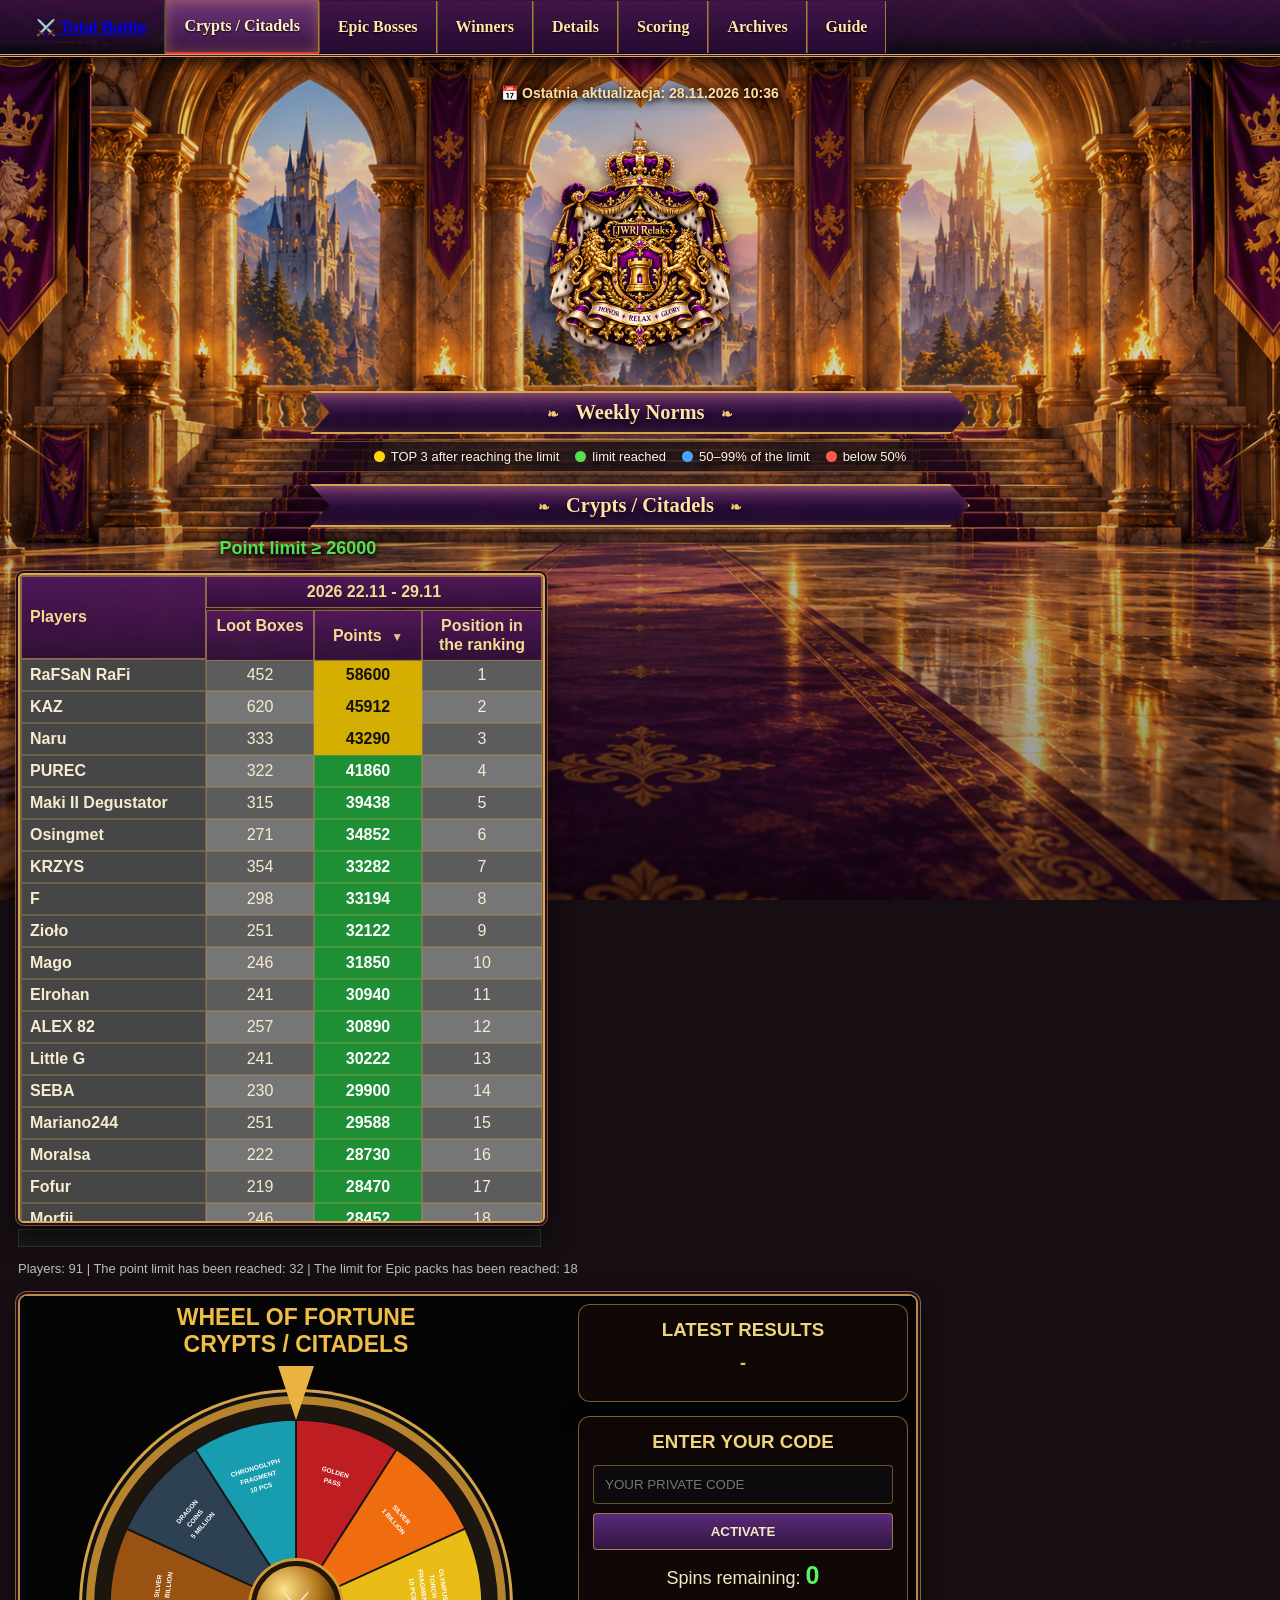
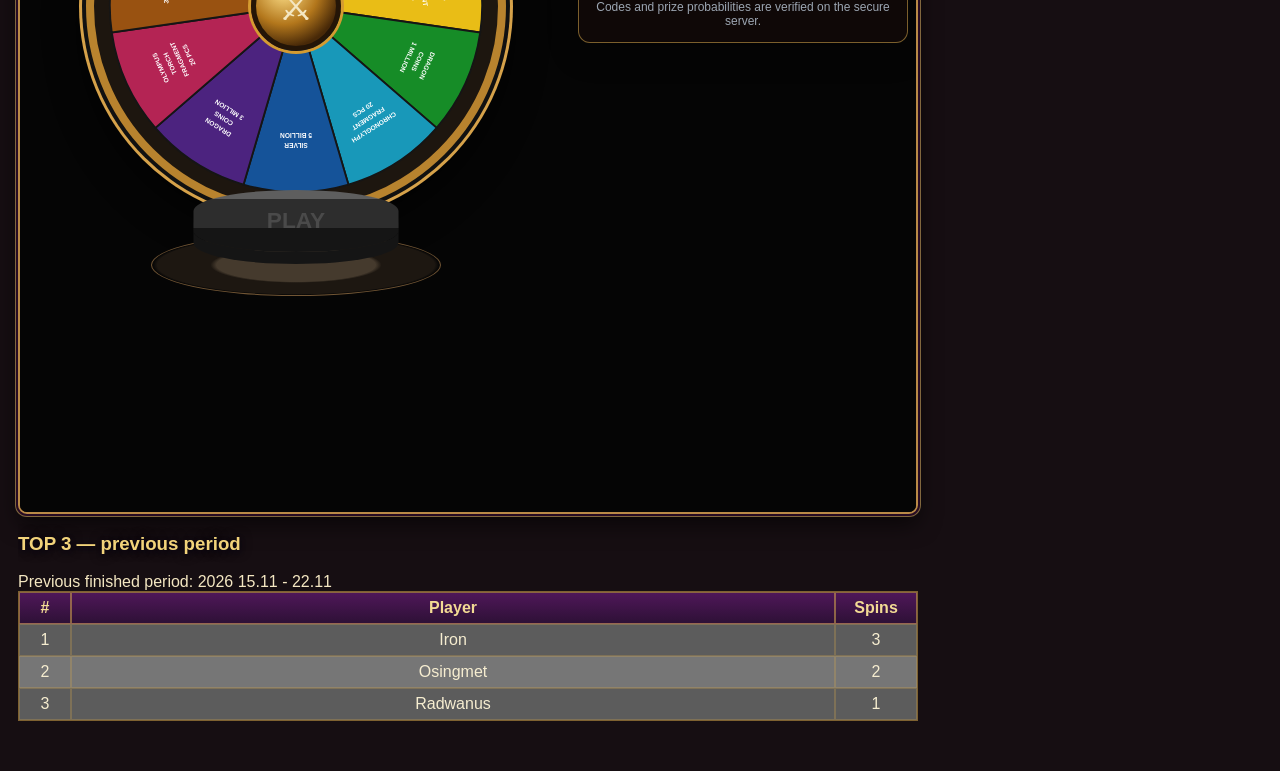
==== commit 1790a299: "Auto update strony 2026-11-28 10:36:09" ====
--- a/index.html
+++ b/index.html
@@ -1158,7 +1158,7 @@
 </div>
 
 <div class="container">
-  <div class="meta">📅 Ostatnia aktualizacja: 27.11.2026 22:07</div>
+  <div class="meta">📅 Ostatnia aktualizacja: 28.11.2026 10:36</div>
 <!-- JWR_HERB_EN_20261024 Ă˘â‚¬â€ť widoczny na kazdej zakladce -->
 <div class="jwr-royal-crest" style="display:flex;align-items:center;justify-content:center;margin:12px auto 20px;padding:0 10px;">
   <img src="./herb_jwr_relaks_honor_relax_glory.png" alt="[JWR] Relaks Ă˘â‚¬â€ť HONOR RELAX GLORY" loading="eager" decoding="async" style="display:block;width:min(240px,72vw);max-height:240px;height:auto;object-fit:contain;" />
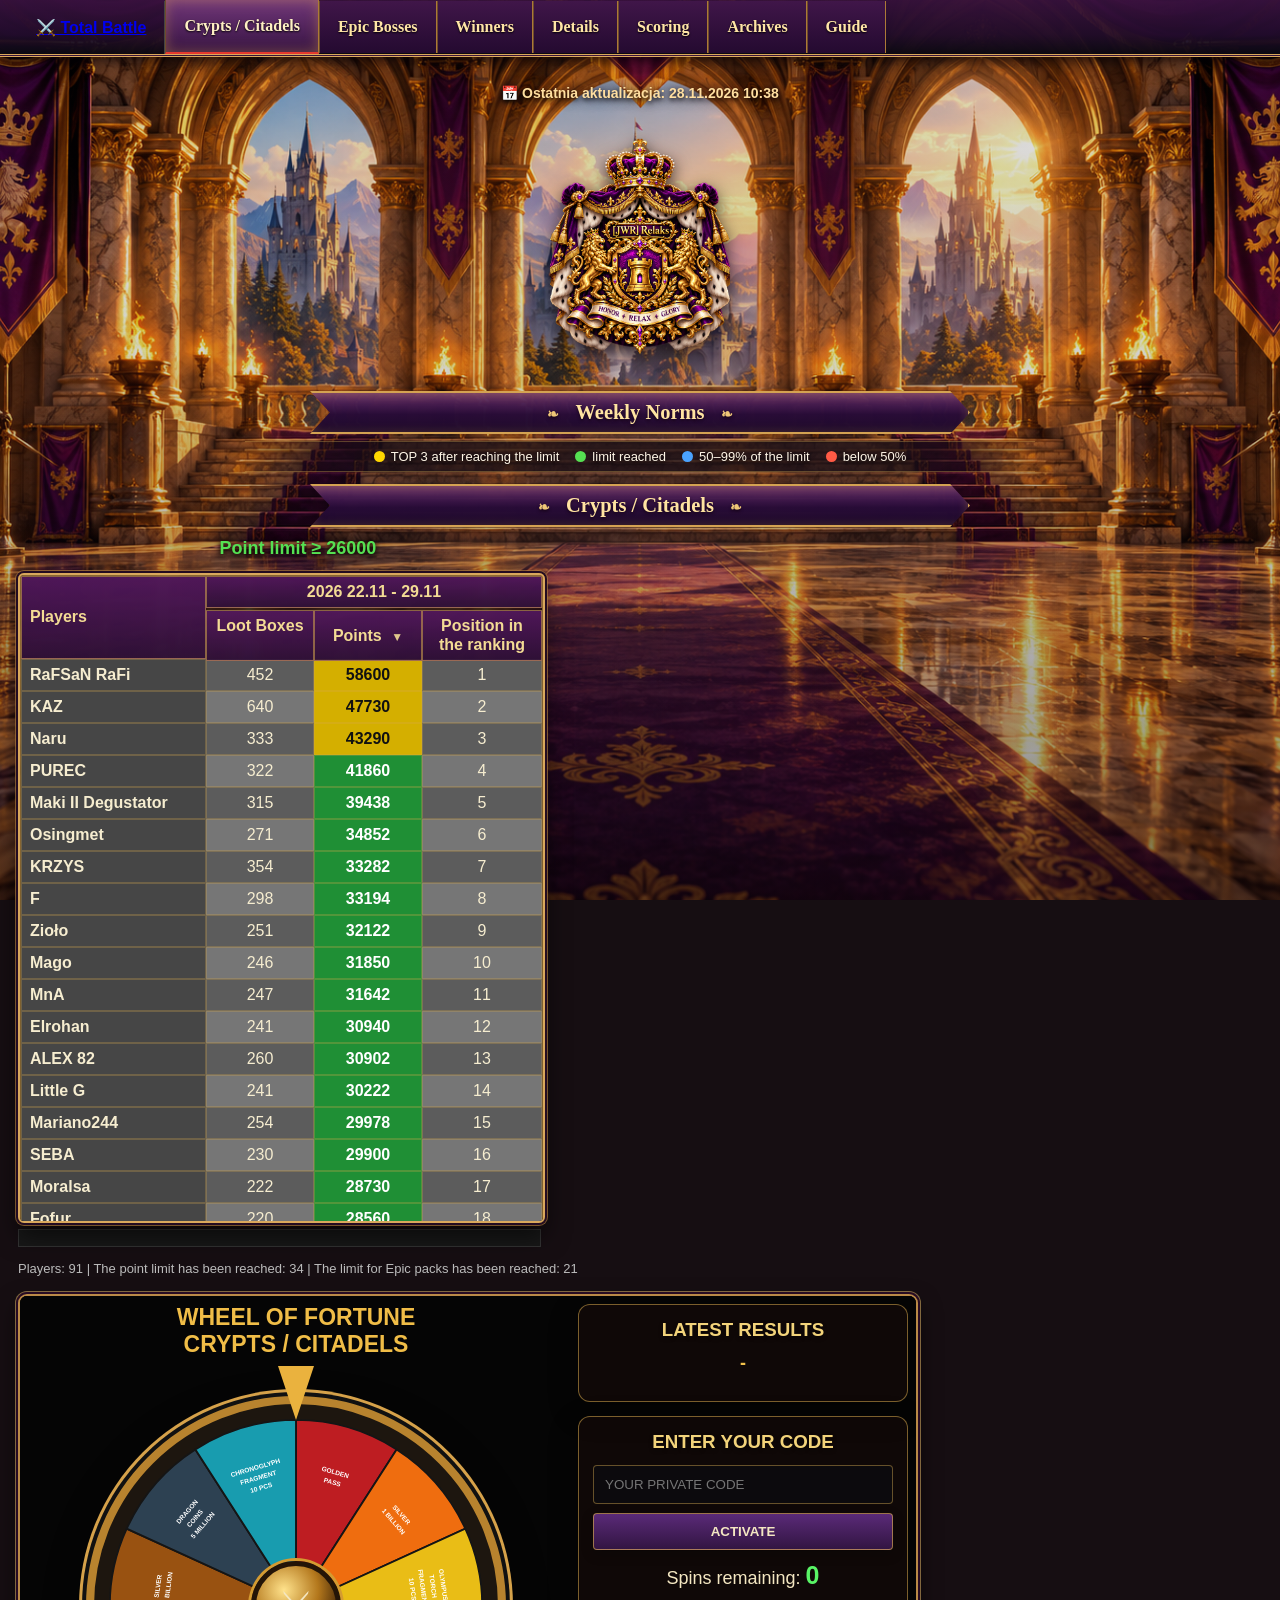
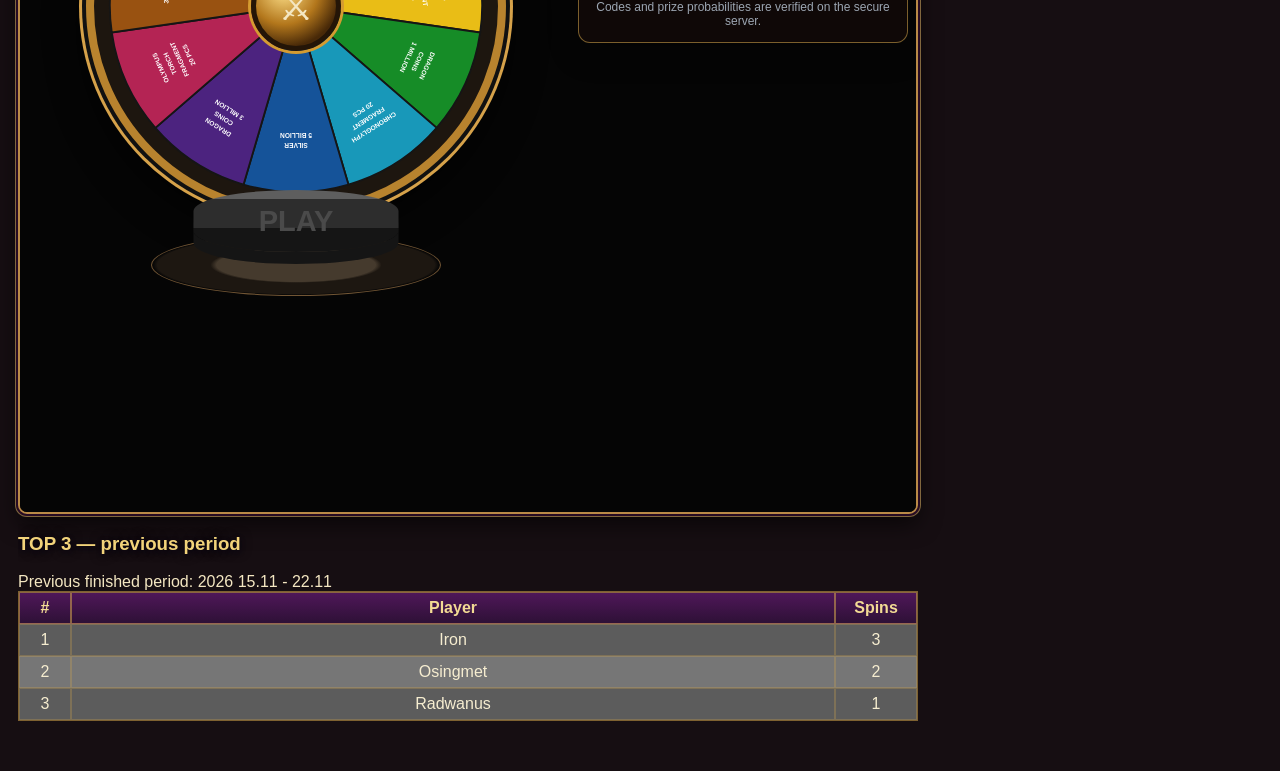
==== commit 0425b15f: "Auto update strony 2026-11-28 10:38:32" ====
--- a/index.html
+++ b/index.html
@@ -1158,7 +1158,7 @@
 </div>
 
 <div class="container">
-  <div class="meta">📅 Ostatnia aktualizacja: 28.11.2026 10:36</div>
+  <div class="meta">📅 Ostatnia aktualizacja: 28.11.2026 10:38</div>
 <!-- JWR_HERB_EN_20261024 Ă˘â‚¬â€ť widoczny na kazdej zakladce -->
 <div class="jwr-royal-crest" style="display:flex;align-items:center;justify-content:center;margin:12px auto 20px;padding:0 10px;">
   <img src="./herb_jwr_relaks_honor_relax_glory.png" alt="[JWR] Relaks Ă˘â‚¬â€ť HONOR RELAX GLORY" loading="eager" decoding="async" style="display:block;width:min(240px,72vw);max-height:240px;height:auto;object-fit:contain;" />
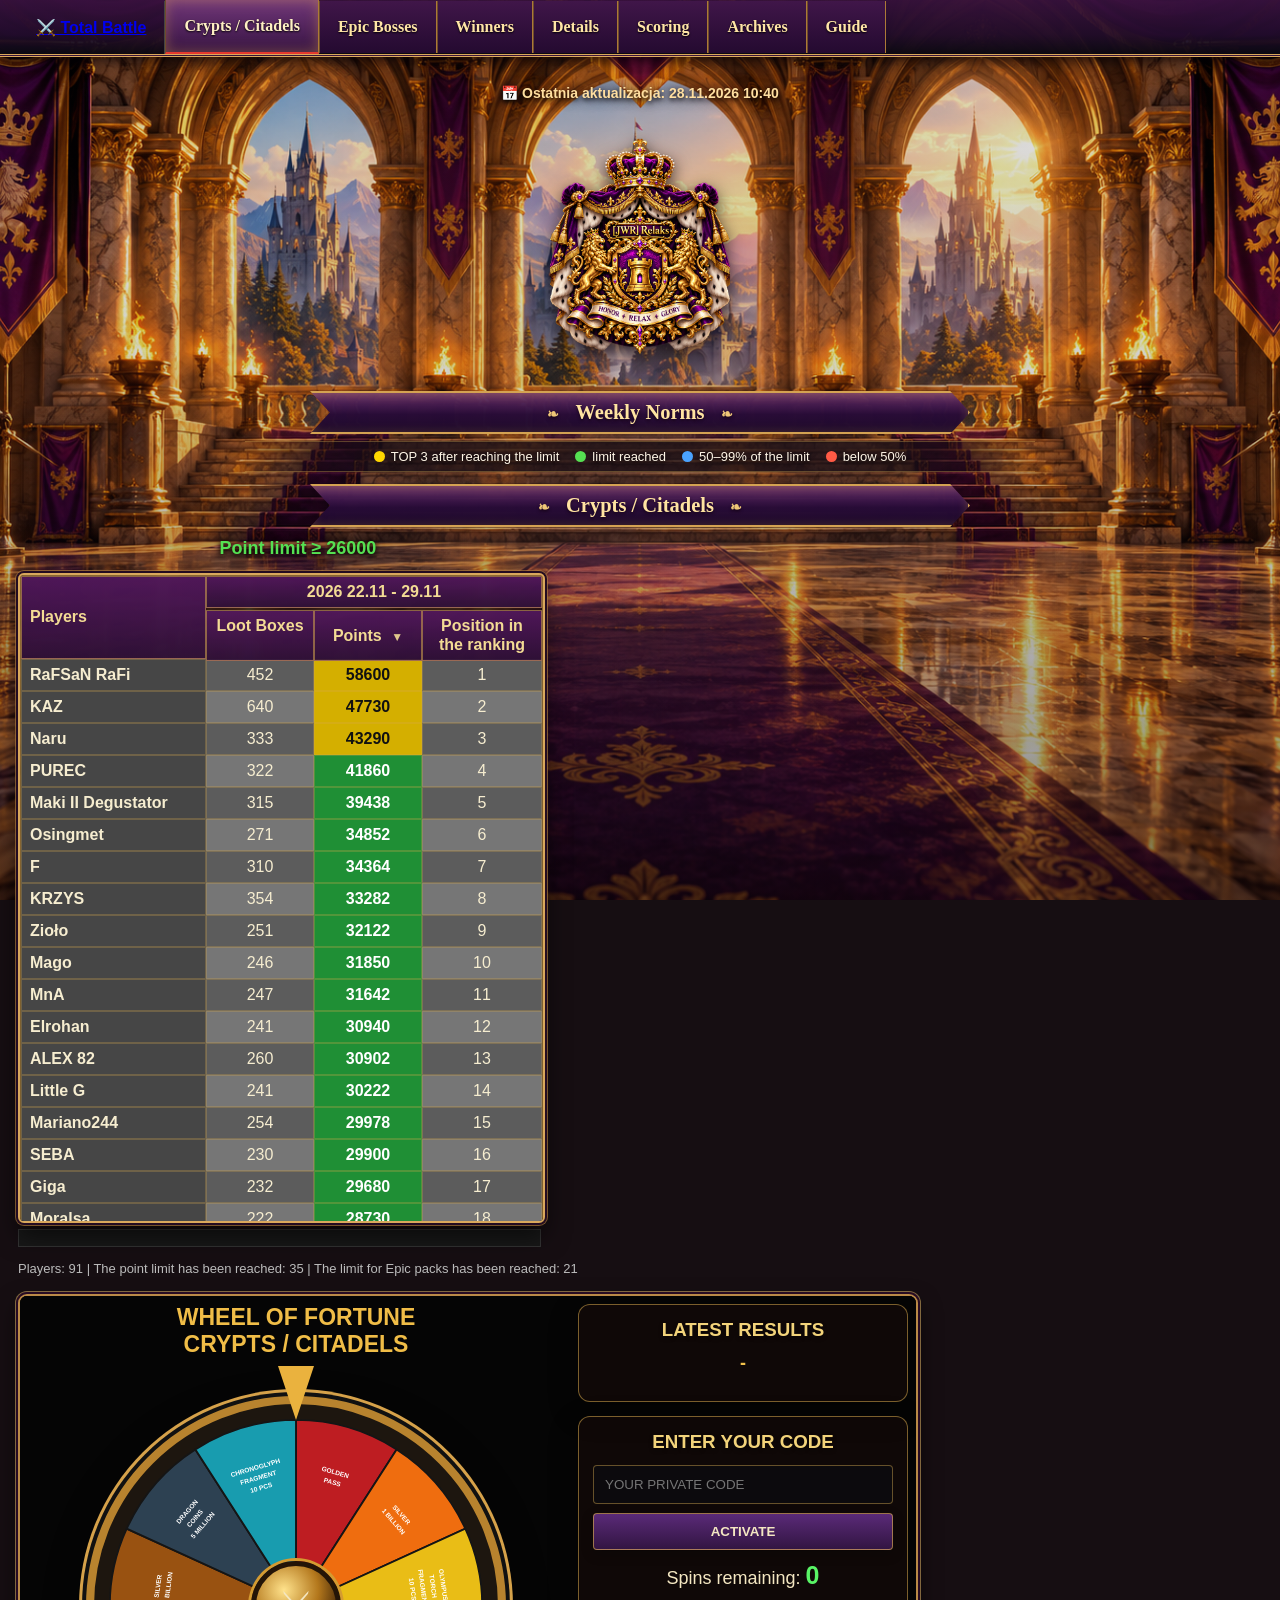
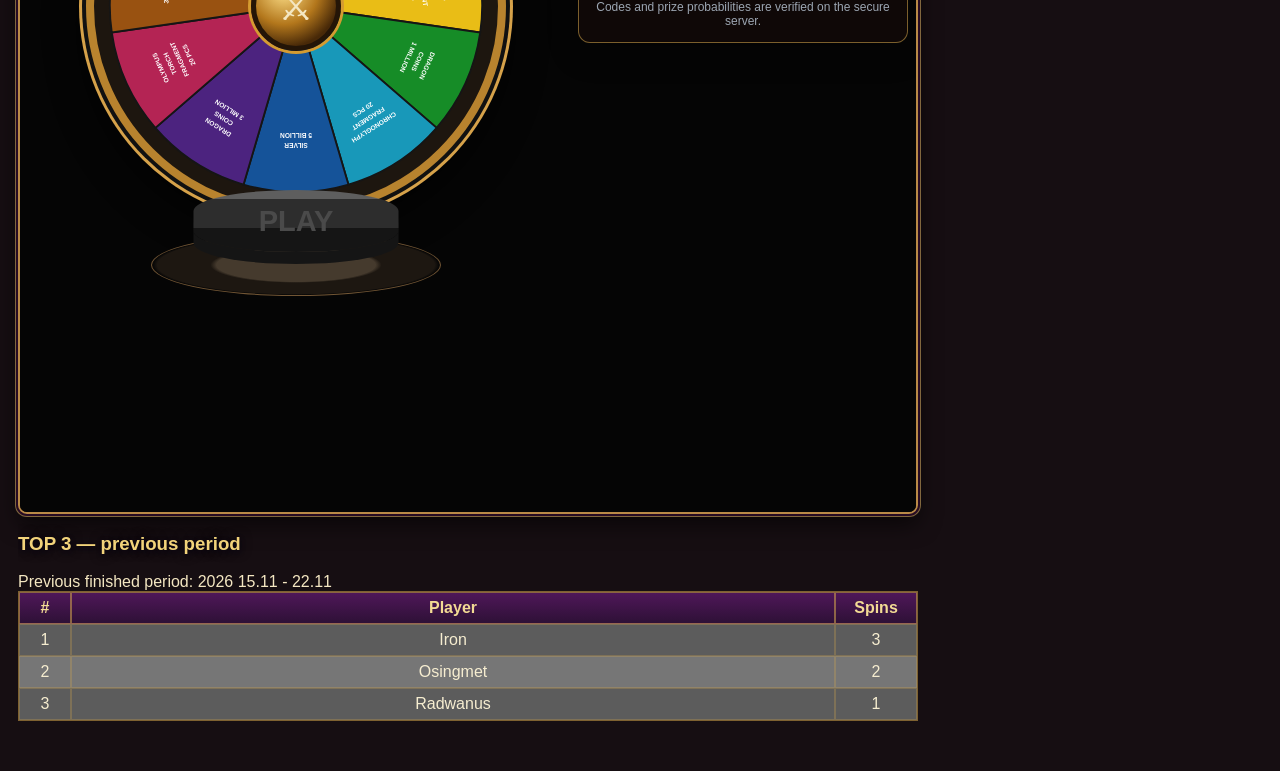
==== commit 401e82f0: "Auto update strony 2026-11-28 10:40:51" ====
--- a/index.html
+++ b/index.html
@@ -1158,7 +1158,7 @@
 </div>
 
 <div class="container">
-  <div class="meta">📅 Ostatnia aktualizacja: 28.11.2026 10:38</div>
+  <div class="meta">📅 Ostatnia aktualizacja: 28.11.2026 10:40</div>
 <!-- JWR_HERB_EN_20261024 Ă˘â‚¬â€ť widoczny na kazdej zakladce -->
 <div class="jwr-royal-crest" style="display:flex;align-items:center;justify-content:center;margin:12px auto 20px;padding:0 10px;">
   <img src="./herb_jwr_relaks_honor_relax_glory.png" alt="[JWR] Relaks Ă˘â‚¬â€ť HONOR RELAX GLORY" loading="eager" decoding="async" style="display:block;width:min(240px,72vw);max-height:240px;height:auto;object-fit:contain;" />
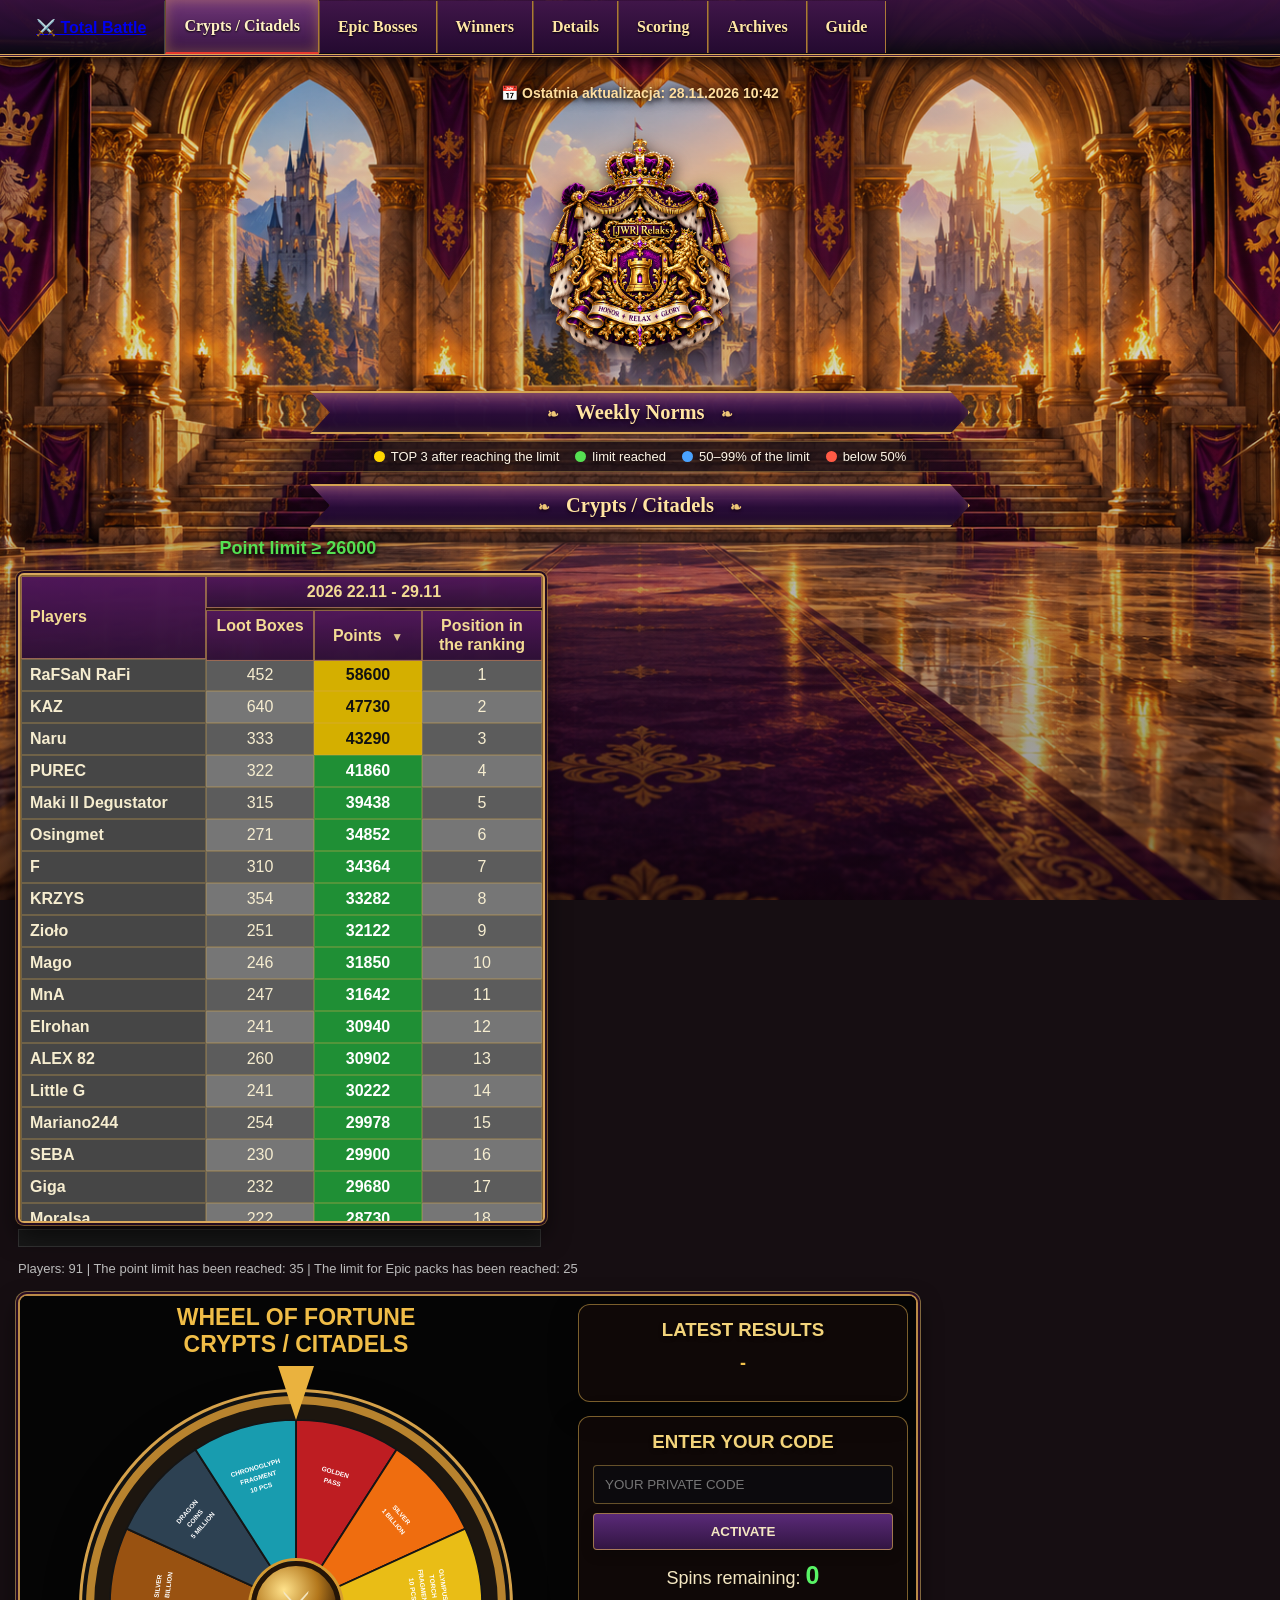
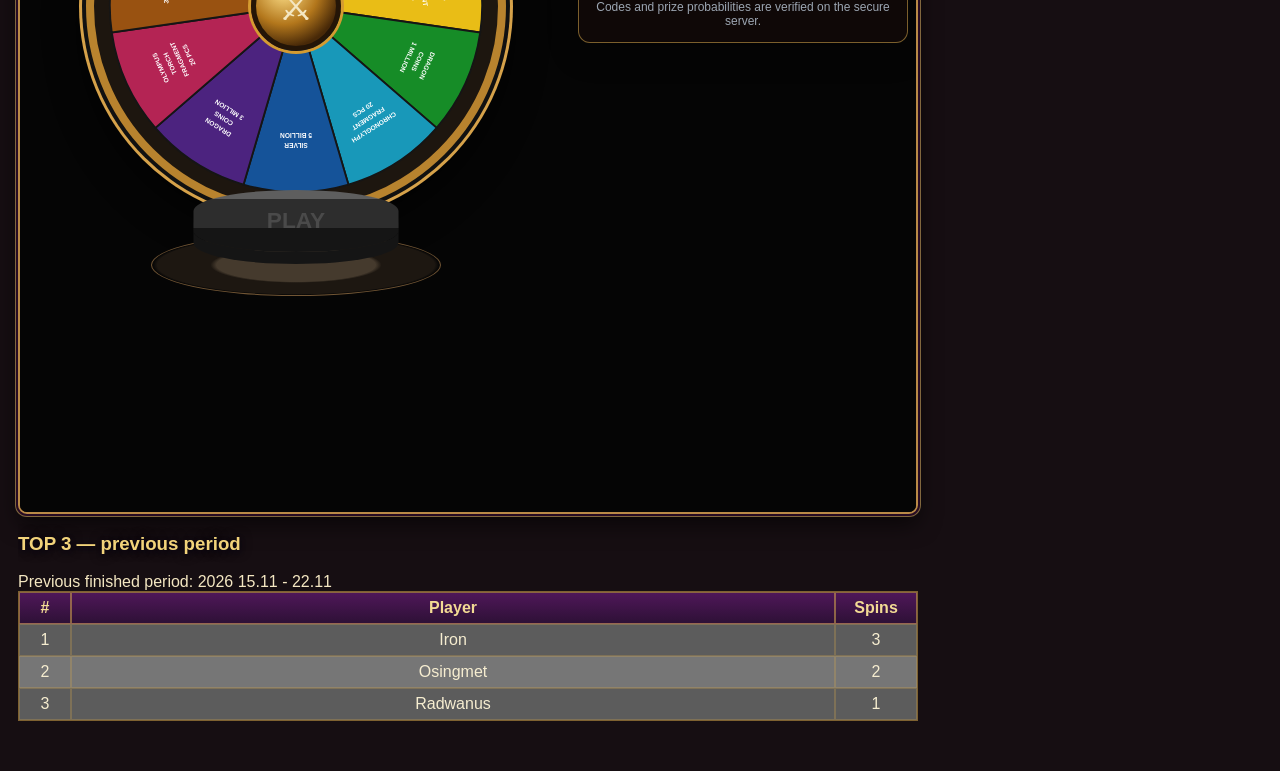
==== commit 943ef0df: "Auto update strony 2026-11-28 10:43:06" ====
--- a/index.html
+++ b/index.html
@@ -1158,7 +1158,7 @@
 </div>
 
 <div class="container">
-  <div class="meta">📅 Ostatnia aktualizacja: 28.11.2026 10:40</div>
+  <div class="meta">📅 Ostatnia aktualizacja: 28.11.2026 10:42</div>
 <!-- JWR_HERB_EN_20261024 Ă˘â‚¬â€ť widoczny na kazdej zakladce -->
 <div class="jwr-royal-crest" style="display:flex;align-items:center;justify-content:center;margin:12px auto 20px;padding:0 10px;">
   <img src="./herb_jwr_relaks_honor_relax_glory.png" alt="[JWR] Relaks Ă˘â‚¬â€ť HONOR RELAX GLORY" loading="eager" decoding="async" style="display:block;width:min(240px,72vw);max-height:240px;height:auto;object-fit:contain;" />
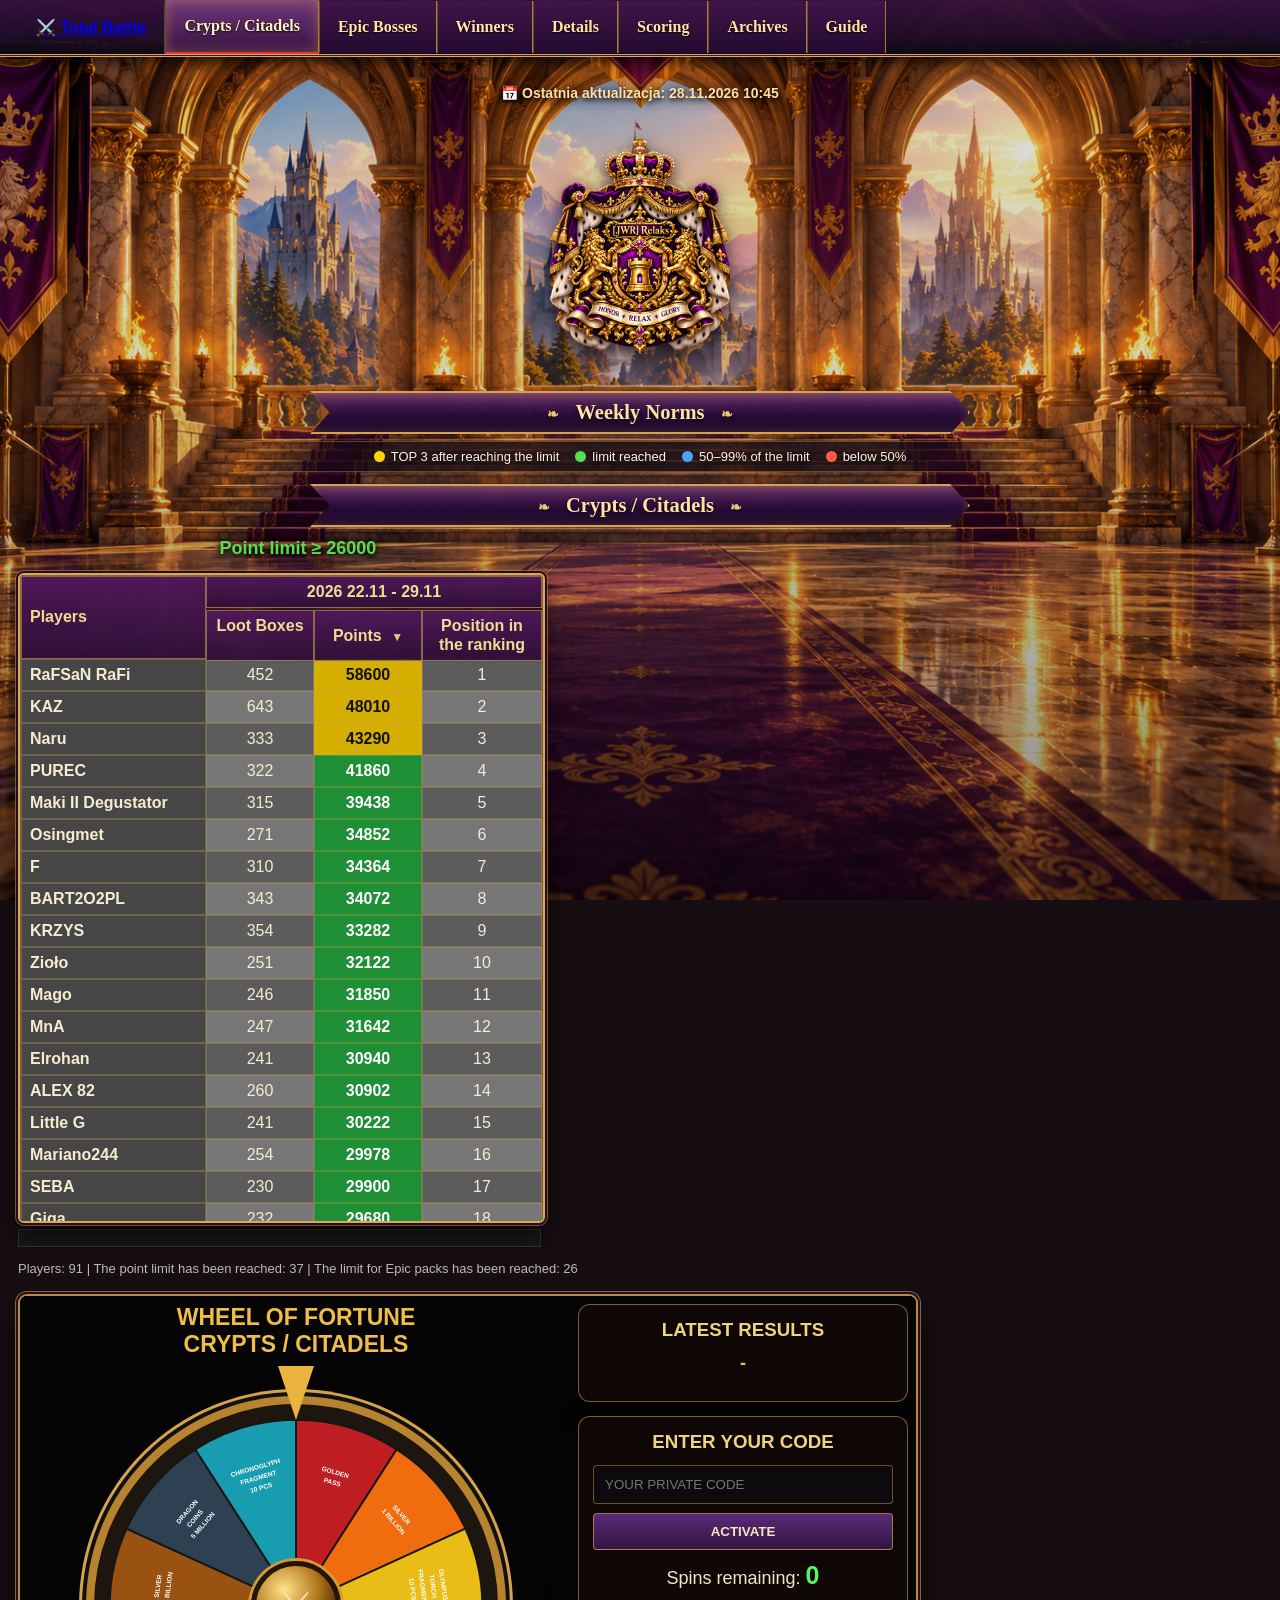
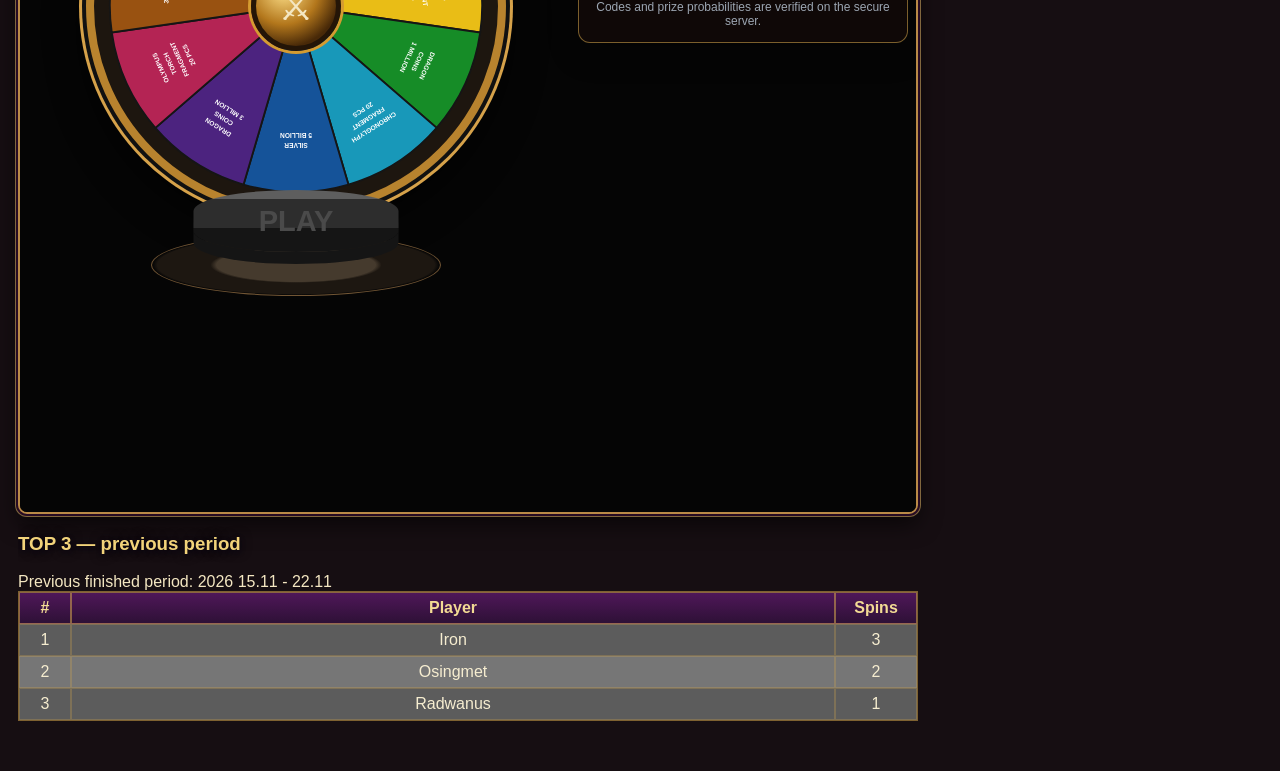
==== commit 70b75158: "Auto update strony 2026-11-28 10:45:21" ====
--- a/index.html
+++ b/index.html
@@ -1158,7 +1158,7 @@
 </div>
 
 <div class="container">
-  <div class="meta">📅 Ostatnia aktualizacja: 28.11.2026 10:42</div>
+  <div class="meta">📅 Ostatnia aktualizacja: 28.11.2026 10:45</div>
 <!-- JWR_HERB_EN_20261024 Ă˘â‚¬â€ť widoczny na kazdej zakladce -->
 <div class="jwr-royal-crest" style="display:flex;align-items:center;justify-content:center;margin:12px auto 20px;padding:0 10px;">
   <img src="./herb_jwr_relaks_honor_relax_glory.png" alt="[JWR] Relaks Ă˘â‚¬â€ť HONOR RELAX GLORY" loading="eager" decoding="async" style="display:block;width:min(240px,72vw);max-height:240px;height:auto;object-fit:contain;" />
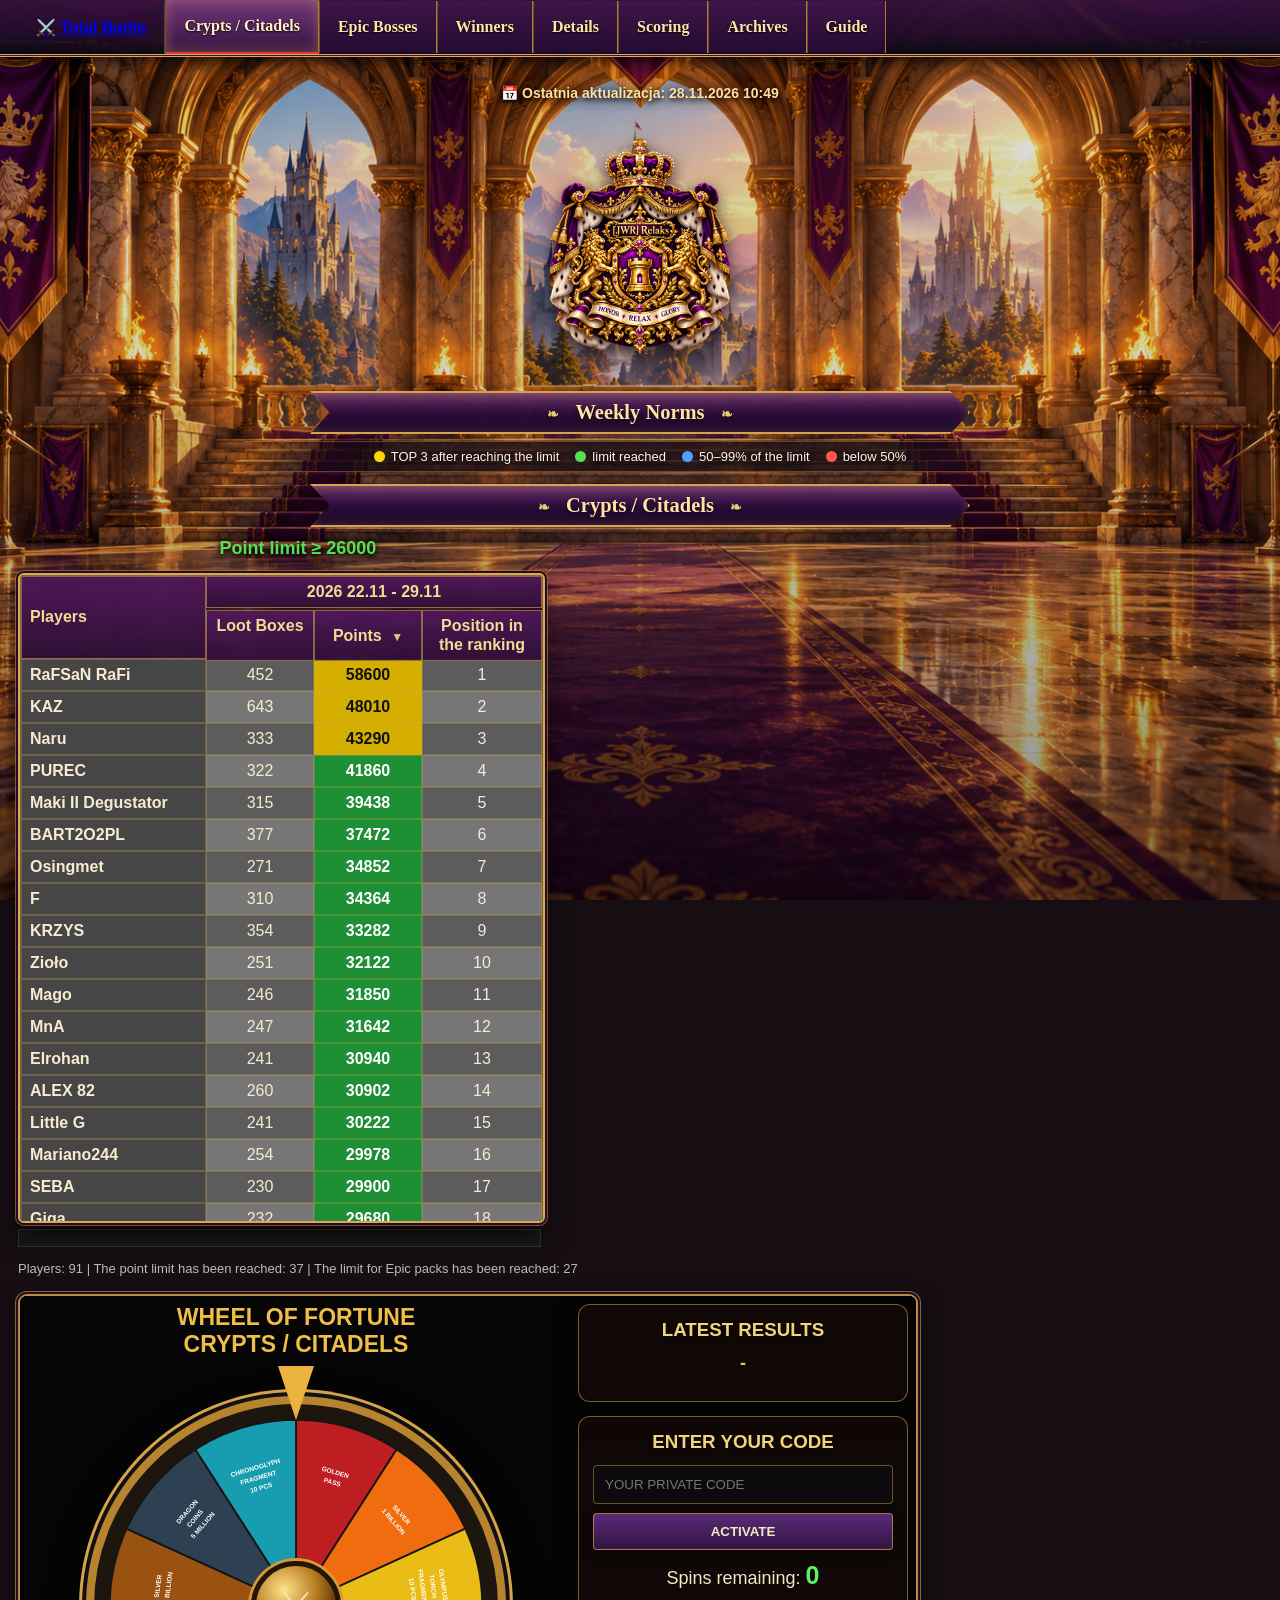
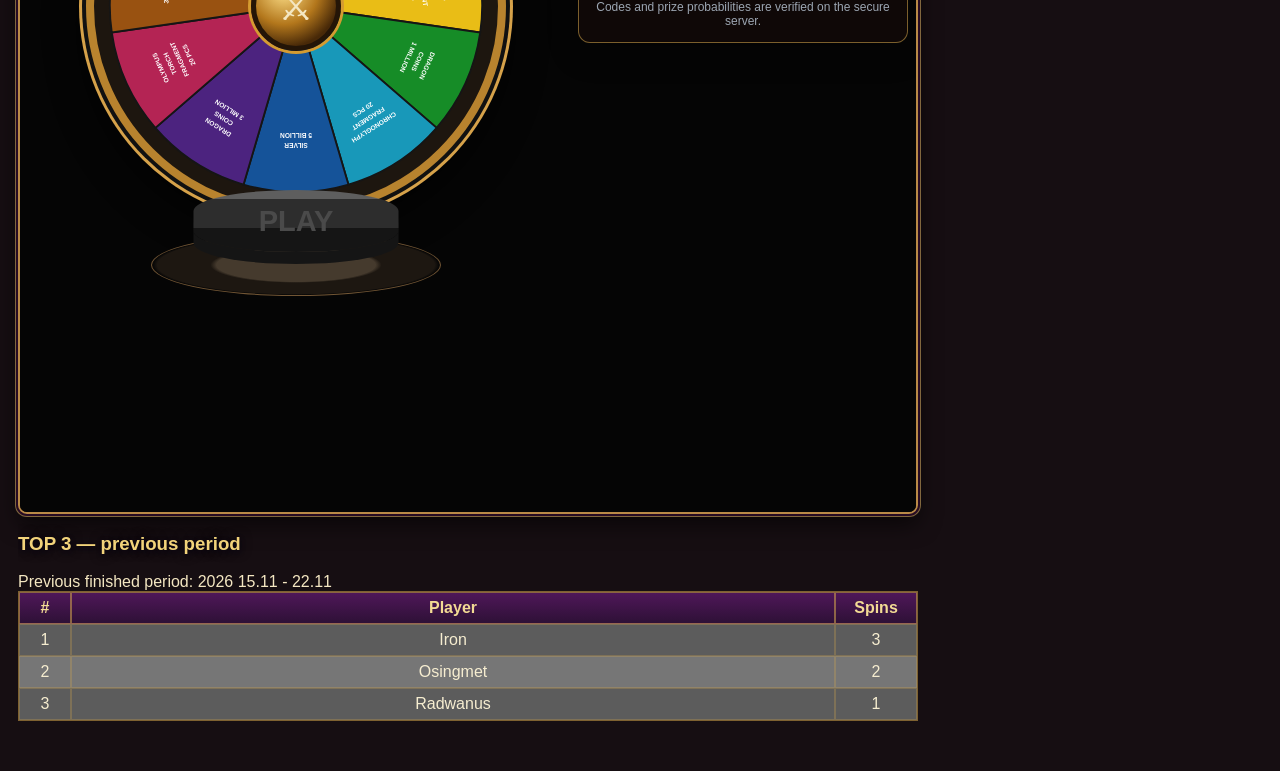
==== commit de39b4f2: "Auto update strony 2026-11-28 10:49:26" ====
--- a/index.html
+++ b/index.html
@@ -1158,7 +1158,7 @@
 </div>
 
 <div class="container">
-  <div class="meta">📅 Ostatnia aktualizacja: 28.11.2026 10:45</div>
+  <div class="meta">📅 Ostatnia aktualizacja: 28.11.2026 10:49</div>
 <!-- JWR_HERB_EN_20261024 Ă˘â‚¬â€ť widoczny na kazdej zakladce -->
 <div class="jwr-royal-crest" style="display:flex;align-items:center;justify-content:center;margin:12px auto 20px;padding:0 10px;">
   <img src="./herb_jwr_relaks_honor_relax_glory.png" alt="[JWR] Relaks Ă˘â‚¬â€ť HONOR RELAX GLORY" loading="eager" decoding="async" style="display:block;width:min(240px,72vw);max-height:240px;height:auto;object-fit:contain;" />
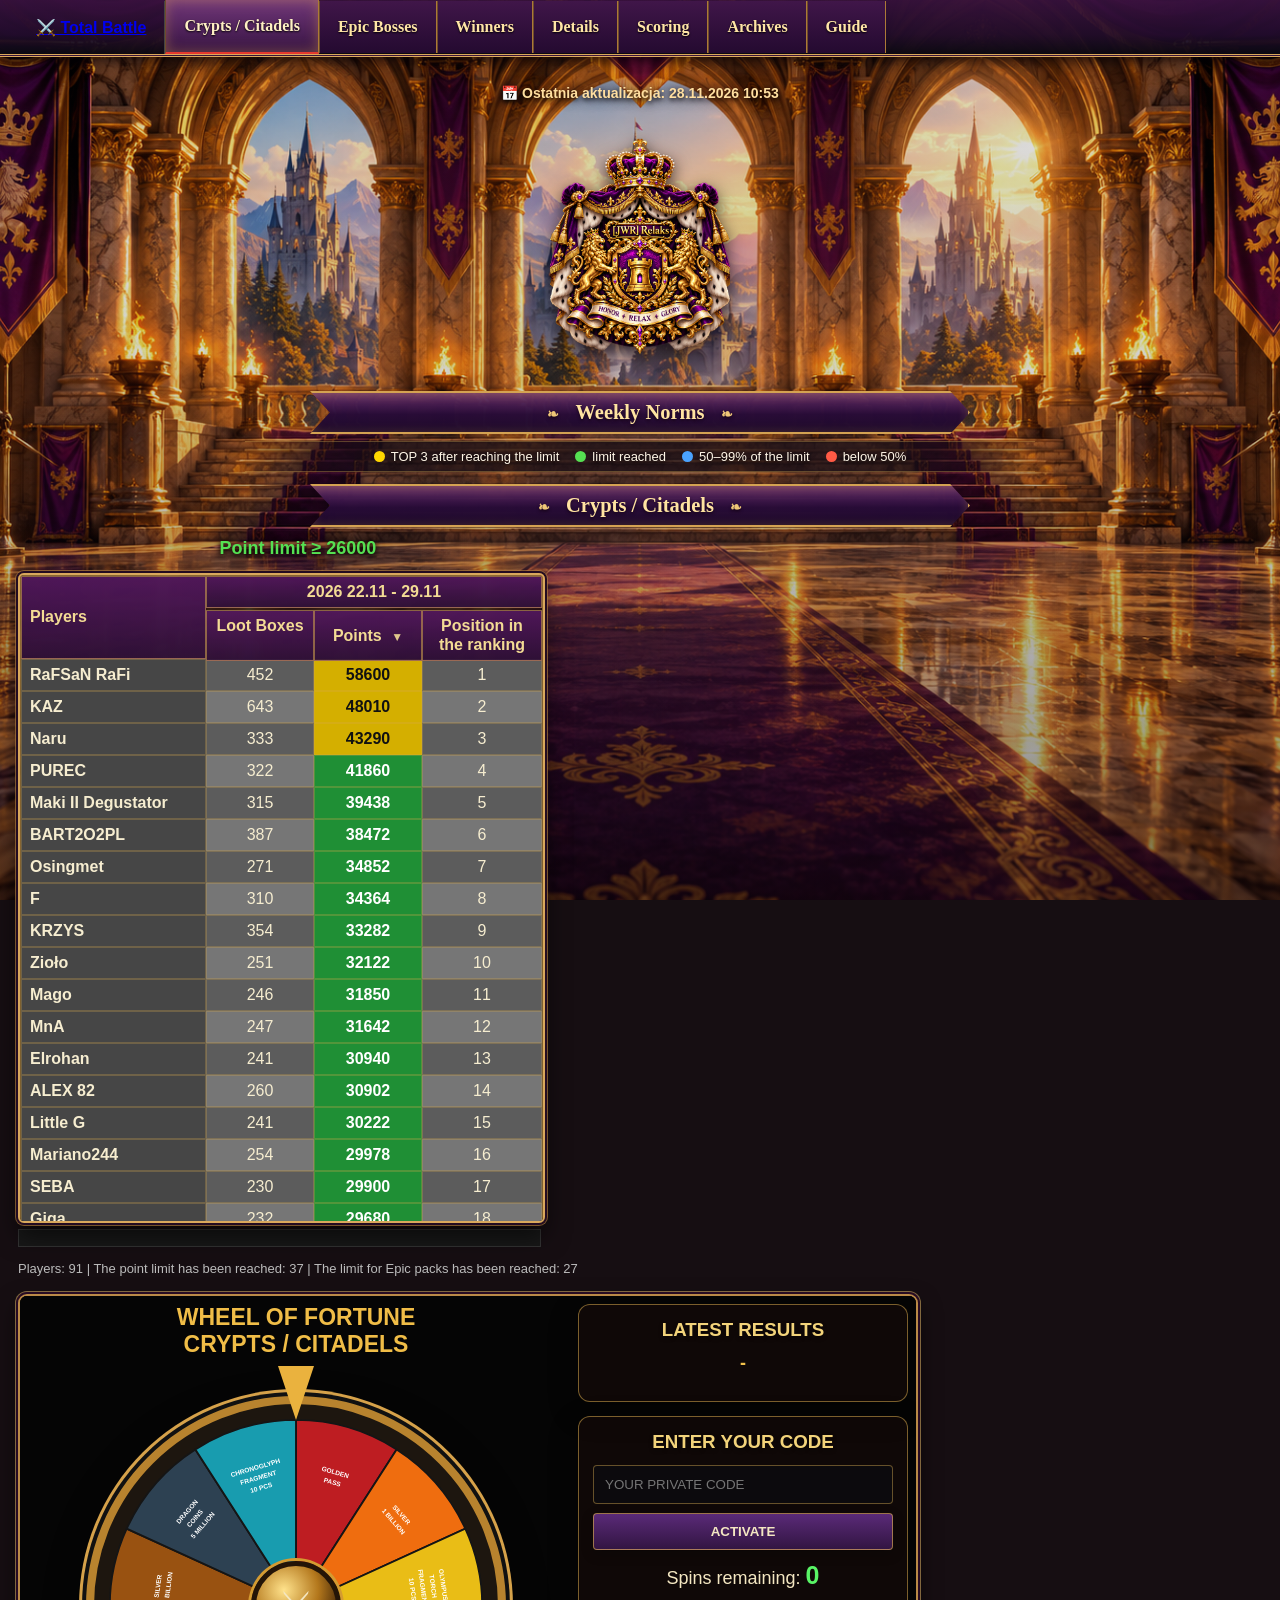
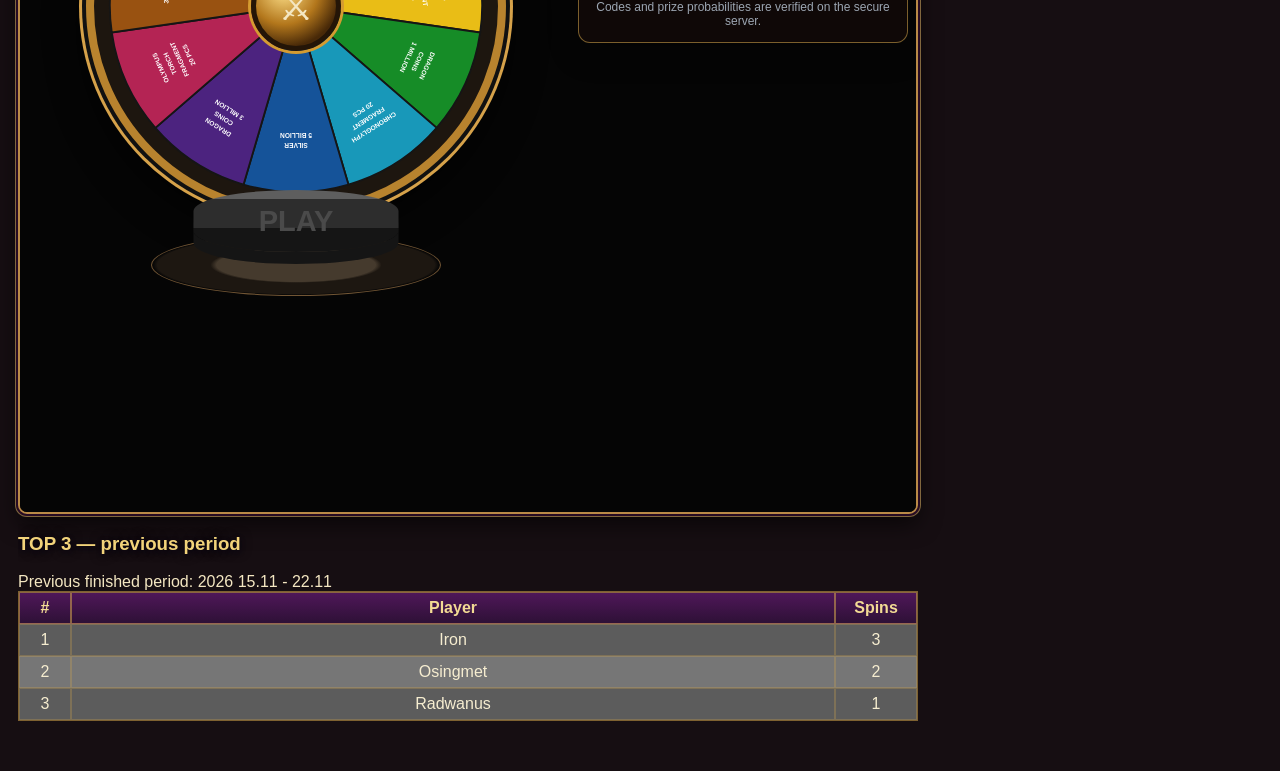
==== commit afdb2b5c: "Auto update strony 2026-11-28 10:53:27" ====
--- a/index.html
+++ b/index.html
@@ -1158,7 +1158,7 @@
 </div>
 
 <div class="container">
-  <div class="meta">📅 Ostatnia aktualizacja: 28.11.2026 10:49</div>
+  <div class="meta">📅 Ostatnia aktualizacja: 28.11.2026 10:53</div>
 <!-- JWR_HERB_EN_20261024 Ă˘â‚¬â€ť widoczny na kazdej zakladce -->
 <div class="jwr-royal-crest" style="display:flex;align-items:center;justify-content:center;margin:12px auto 20px;padding:0 10px;">
   <img src="./herb_jwr_relaks_honor_relax_glory.png" alt="[JWR] Relaks Ă˘â‚¬â€ť HONOR RELAX GLORY" loading="eager" decoding="async" style="display:block;width:min(240px,72vw);max-height:240px;height:auto;object-fit:contain;" />
